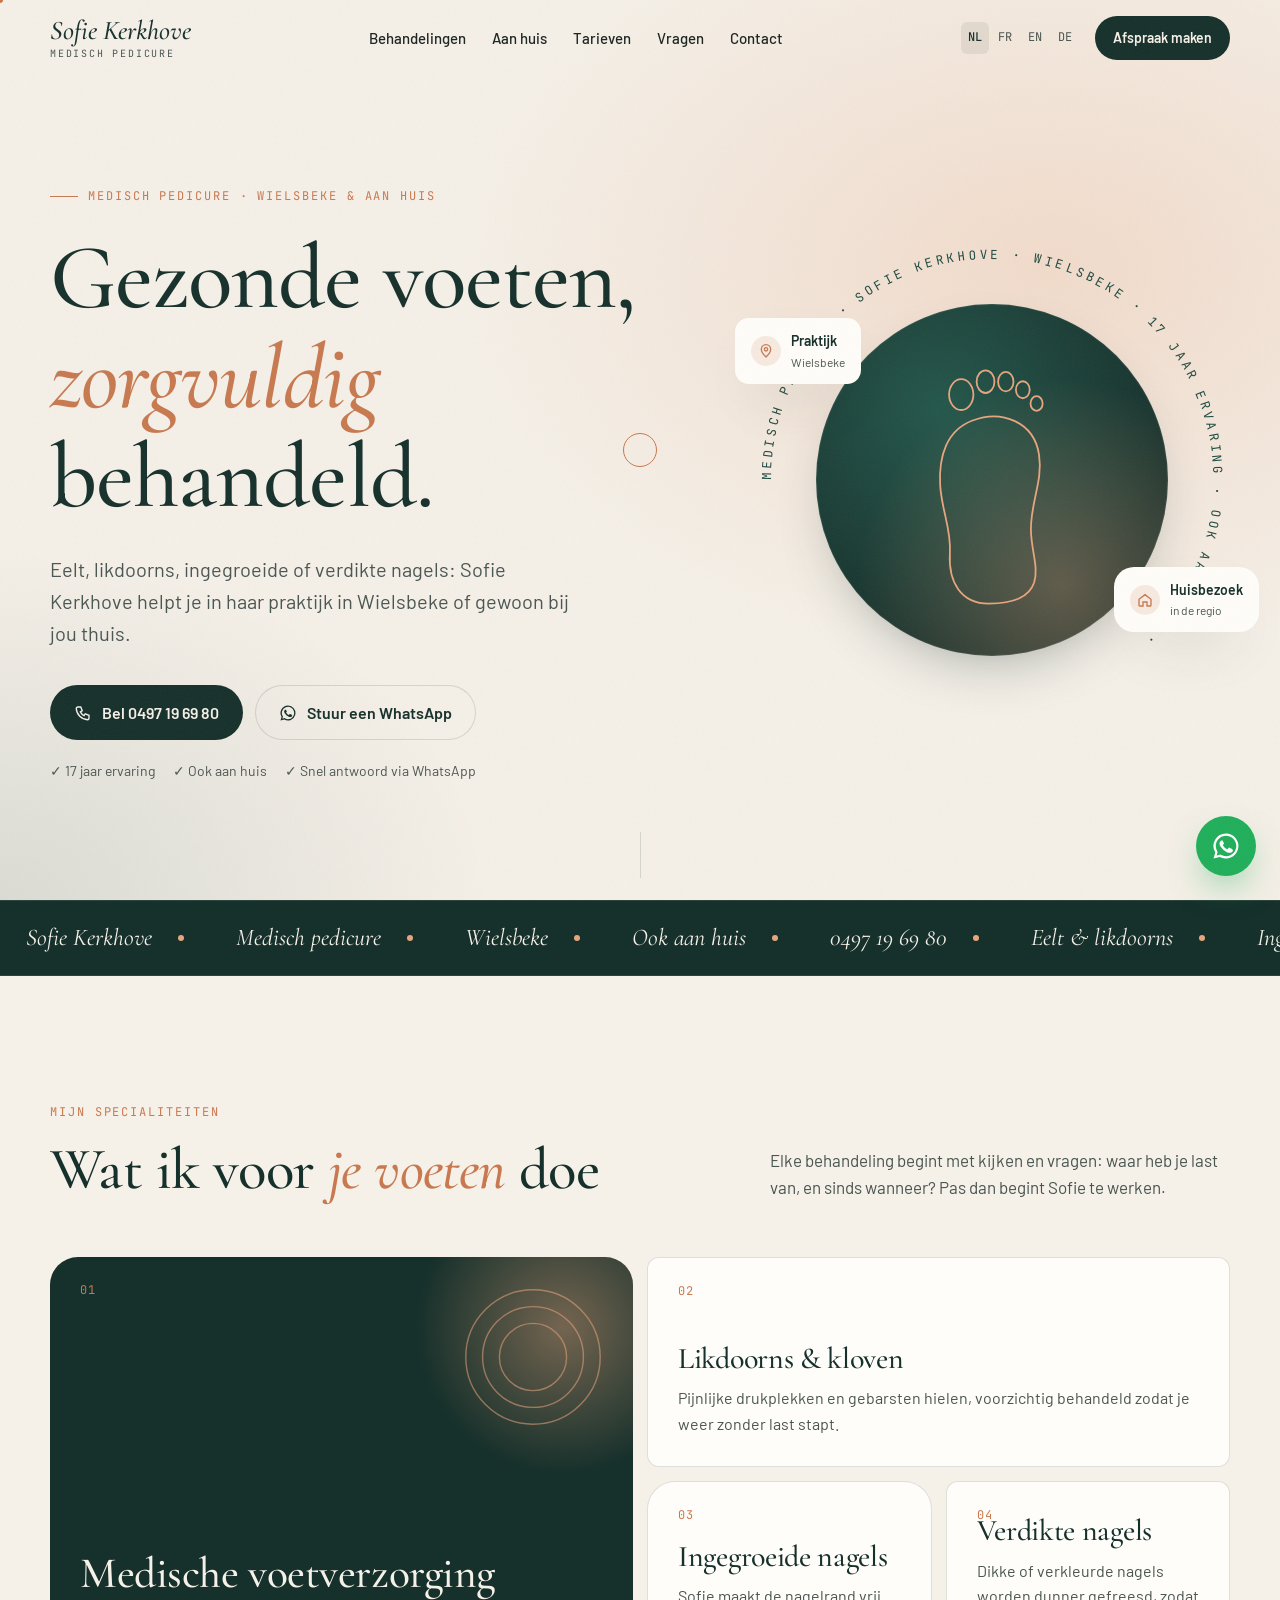
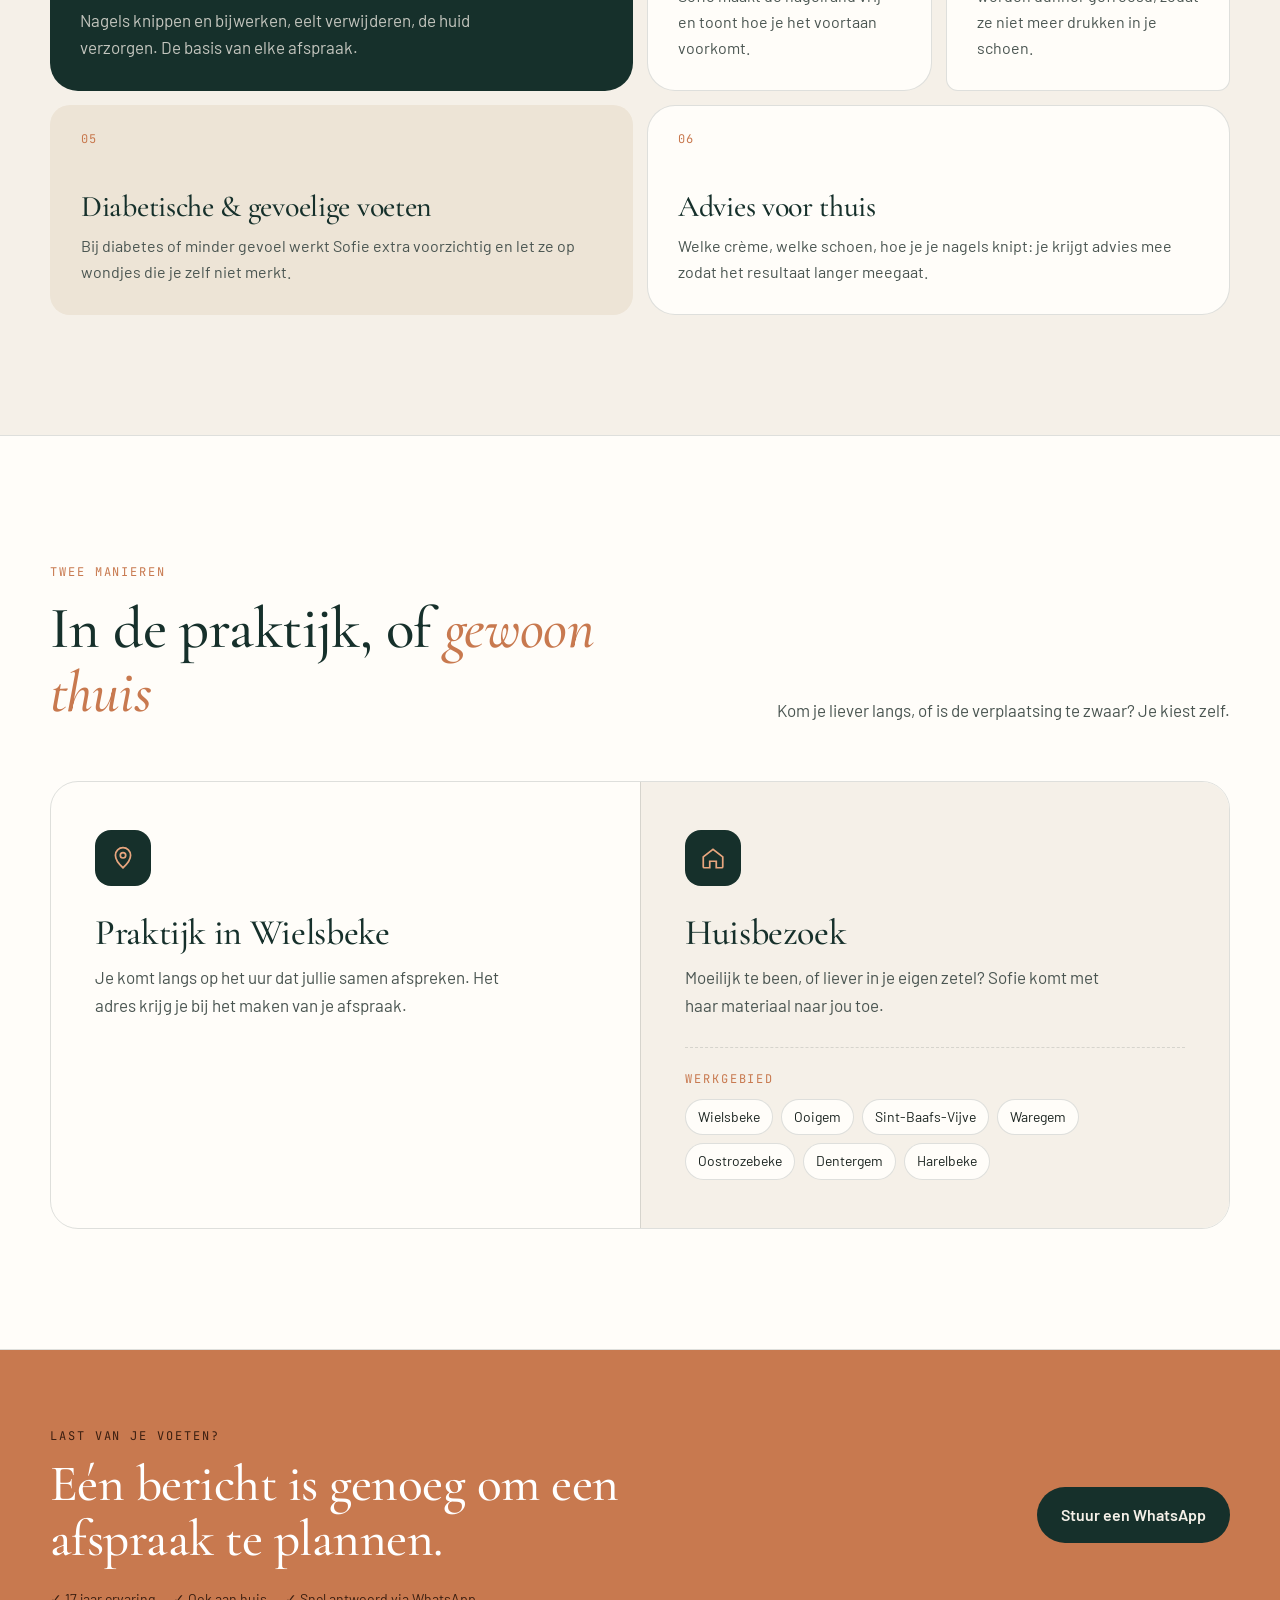
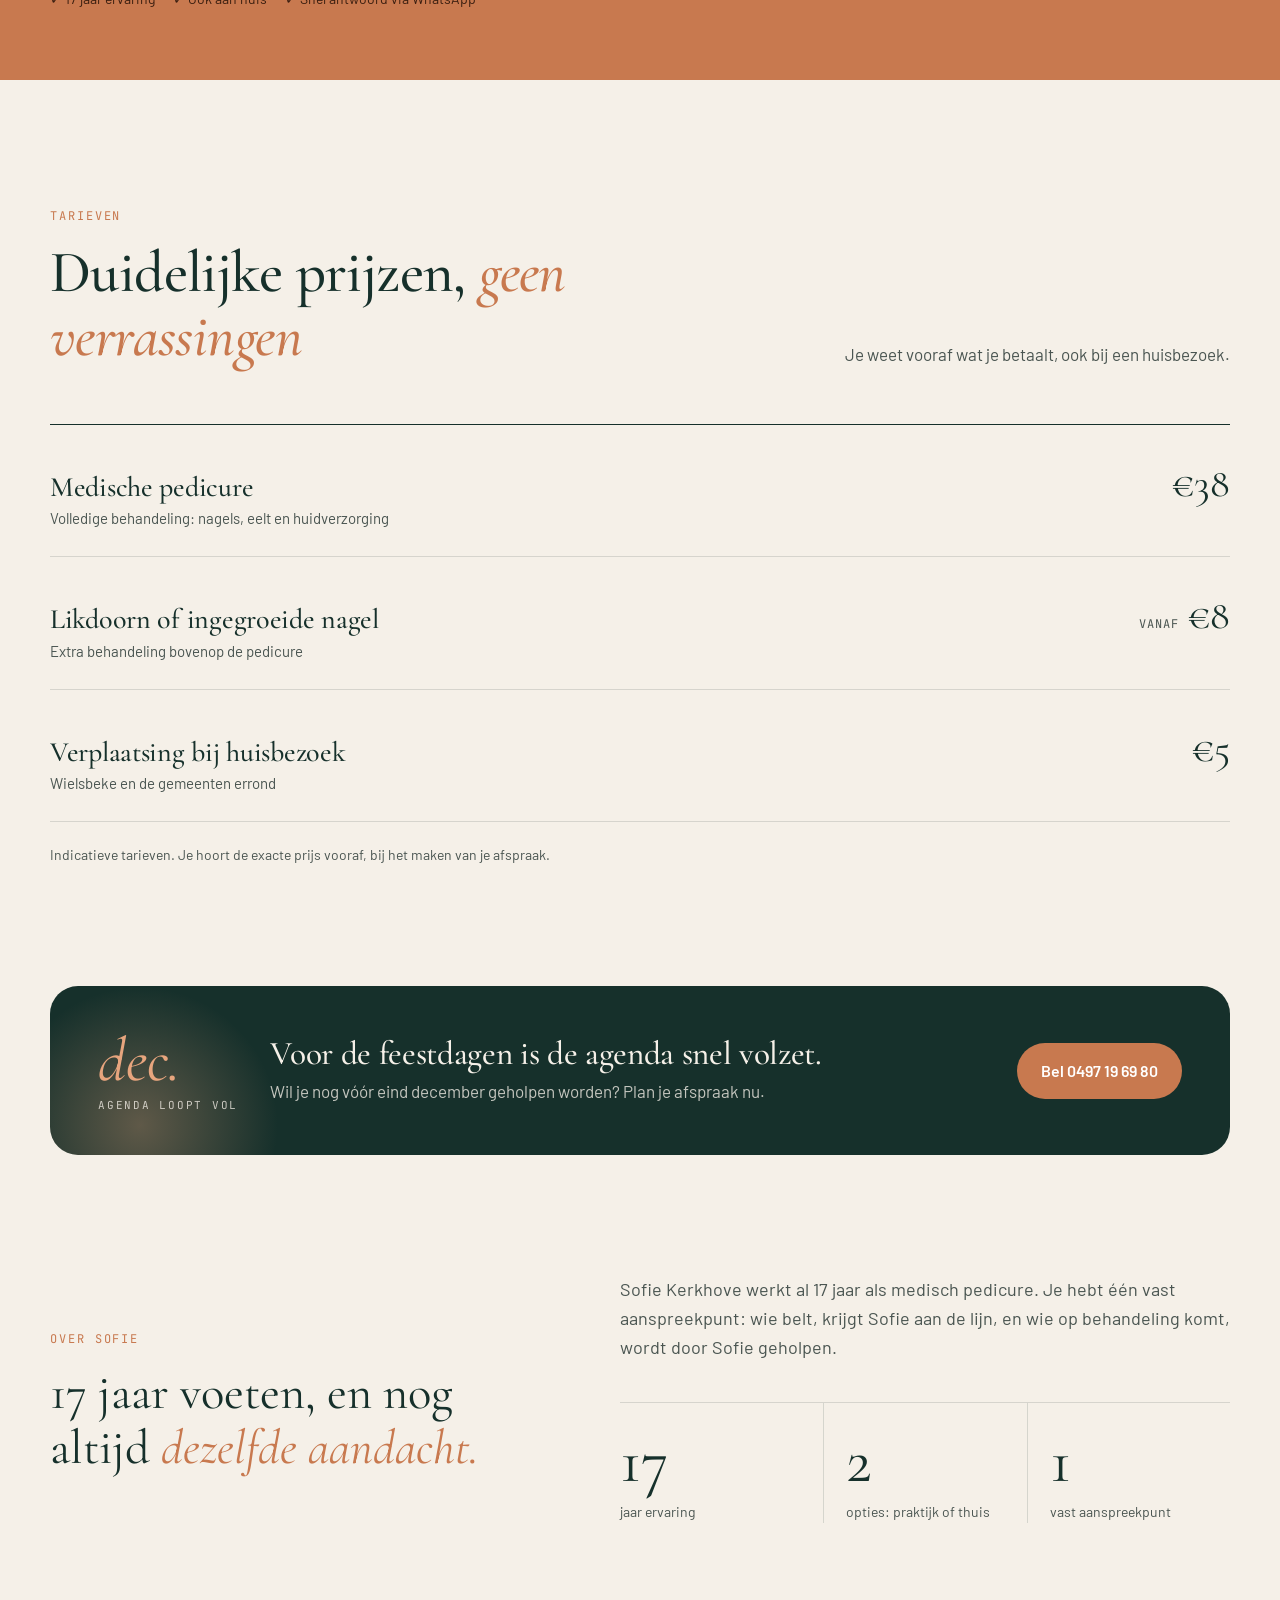
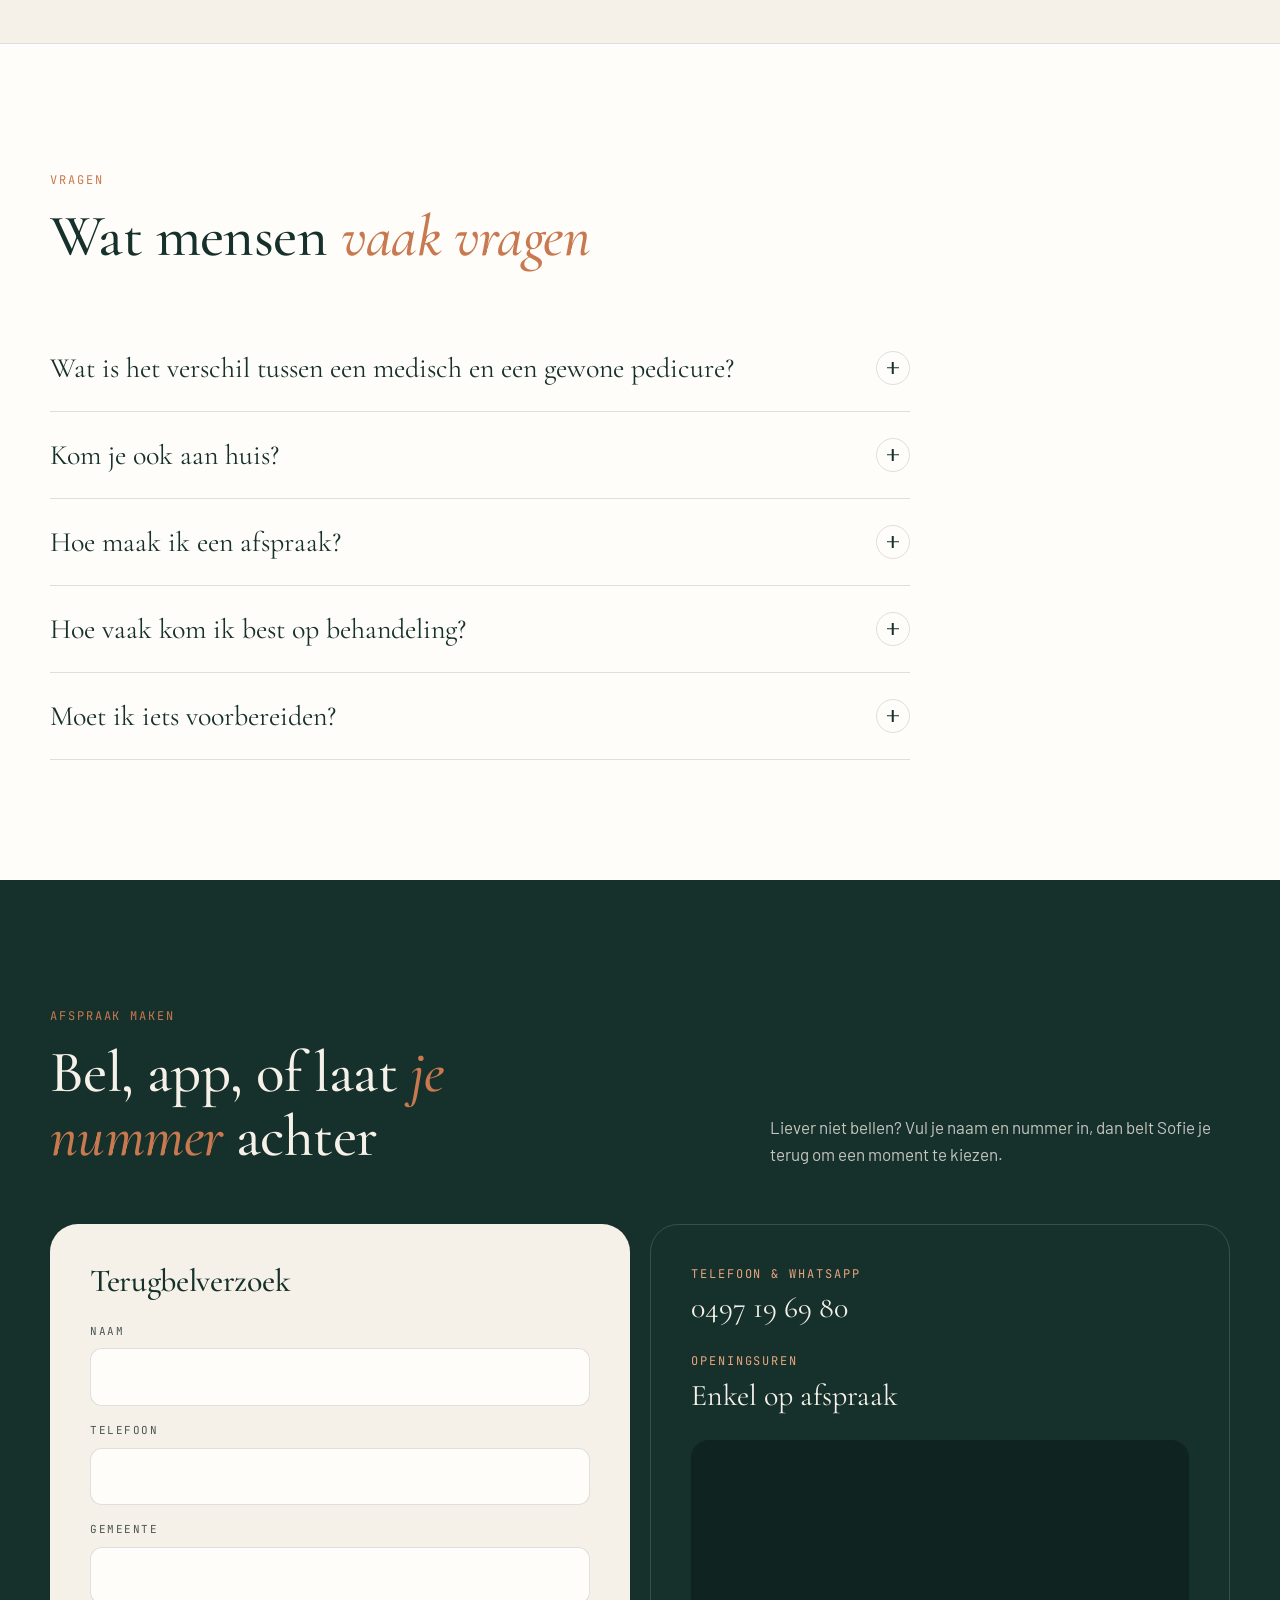
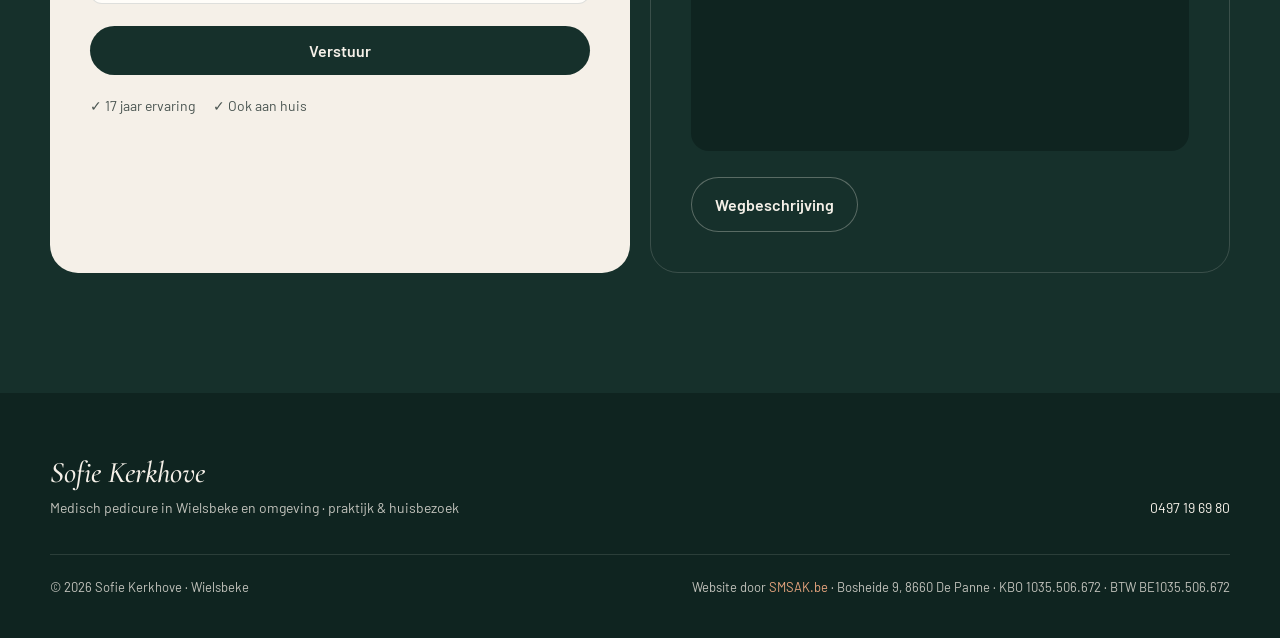
==== index.html @ 0a13ff04 "Demo-site Sofie Kerkhove, medisch pedicure Wielsbeke Co-Authored-By: Claude Opus 5.5 <noreply@anthro" ====
<!DOCTYPE html>
<html lang="nl" data-lang="nl" data-profiel="A">
<head>
<meta charset="UTF-8">
<meta name="viewport" content="width=device-width, initial-scale=1">
<title>Sofie Kerkhove — Medisch pedicure in Wielsbeke &amp; aan huis</title>
<meta name="description" content="Sofie Kerkhove, medisch pedicure in Wielsbeke met 17 jaar ervaring. Eelt, likdoorns, ingegroeide nagels. In de praktijk of aan huis. Bel 0497 19 69 80.">
<link rel="canonical" href="https://www.pedicure-sofiekerkhove.be/">
<meta name="theme-color" content="#16302B">

<meta property="og:title" content="Sofie Kerkhove — Medisch pedicure in Wielsbeke">
<meta property="og:description" content="17 jaar ervaring. Behandeling in de praktijk in Wielsbeke of bij jou thuis. Bel of WhatsApp 0497 19 69 80.">
<meta property="og:image" content="https://www.pedicure-sofiekerkhove.be/og.jpg">
<meta property="og:type" content="website">
<meta property="og:url" content="https://www.pedicure-sofiekerkhove.be/">
<meta property="og:site_name" content="Sofie Kerkhove · Medisch pedicure">
<meta property="og:locale" content="nl_BE">
<meta property="og:locale:alternate" content="fr_BE">
<meta property="og:locale:alternate" content="en_GB">
<meta property="og:locale:alternate" content="de_DE">
<meta name="twitter:card" content="summary_large_image">
<meta name="twitter:title" content="Sofie Kerkhove — Medisch pedicure in Wielsbeke">
<meta name="twitter:description" content="17 jaar ervaring. In de praktijk of aan huis. Bel of WhatsApp 0497 19 69 80.">
<meta name="twitter:image" content="https://www.pedicure-sofiekerkhove.be/og.jpg">

<link rel="preconnect" href="https://fonts.googleapis.com">
<link rel="preconnect" href="https://fonts.gstatic.com" crossorigin>
<link rel="preconnect" href="https://cdnjs.cloudflare.com">
<link href="https://fonts.googleapis.com/css2?family=Cormorant+Garamond:ital,wght@0,500;0,600;1,400;1,500&family=Barlow:wght@400;500;600&family=JetBrains+Mono:wght@400;500&display=swap" rel="stylesheet">
<link rel="icon" href="data:image/svg+xml,%3Csvg xmlns='http://www.w3.org/2000/svg' viewBox='0 0 64 64'%3E%3Crect width='64' height='64' rx='14' fill='%2316302B'/%3E%3Ctext x='32' y='44' font-family='Georgia' font-style='italic' font-size='34' text-anchor='middle' fill='%23E7A57E'%3ESK%3C/text%3E%3C/svg%3E">

<script type="application/ld+json">
{
  "@context": "https://schema.org",
  "@type": "HealthAndBeautyBusiness",
  "name": "Sofie Kerkhove — Medisch pedicure",
  "description": "Medisch pedicure met 17 jaar ervaring. Behandeling in de praktijk in Wielsbeke of aan huis.",
  "url": "https://www.pedicure-sofiekerkhove.be/",
  "telephone": "+32497196980",
  "image": "https://www.pedicure-sofiekerkhove.be/og.jpg",
  "priceRange": "€€",
  "address": { "@type": "PostalAddress", "addressLocality": "Wielsbeke", "postalCode": "8710", "addressRegion": "West-Vlaanderen", "addressCountry": "BE" },
  "areaServed": ["Wielsbeke", "Ooigem", "Sint-Baafs-Vijve", "Waregem", "Oostrozebeke", "Dentergem", "Harelbeke"],
  "amenityFeature": [{ "@type": "LocationFeatureSpecification", "name": "Enkel op afspraak", "value": true }, { "@type": "LocationFeatureSpecification", "name": "Huisbezoek", "value": true }],
  "makesOffer": [
    { "@type": "Offer", "itemOffered": { "@type": "Service", "name": "Medische voetverzorging" } },
    { "@type": "Offer", "itemOffered": { "@type": "Service", "name": "Behandeling likdoorns en kloven" } },
    { "@type": "Offer", "itemOffered": { "@type": "Service", "name": "Behandeling ingegroeide nagels" } },
    { "@type": "Offer", "itemOffered": { "@type": "Service", "name": "Pedicure aan huis" } }
  ]
}
</script>
<script type="application/ld+json">
{
  "@context": "https://schema.org",
  "@type": "FAQPage",
  "mainEntity": [
    { "@type": "Question", "name": "Wat is het verschil tussen een medisch en een gewone pedicure?", "acceptedAnswer": { "@type": "Answer", "text": "Een medisch pedicure behandelt voetproblemen zoals eelt, likdoorns en ingegroeide nagels, ook bij diabetes en bij ouderen. Een cosmetische pedicure richt zich vooral op het uitzicht." } },
    { "@type": "Question", "name": "Kom je ook aan huis?", "acceptedAnswer": { "@type": "Answer", "text": "Ja. Sofie komt bij je thuis in Wielsbeke en de gemeenten errond." } },
    { "@type": "Question", "name": "Hoe maak ik een afspraak?", "acceptedAnswer": { "@type": "Answer", "text": "Bel of stuur een WhatsApp naar 0497 19 69 80, of laat je gegevens achter in het formulier." } }
  ]
}
</script>

<style>
:root{
  --primary:#1F4A40;
  --dark:#16302B;
  --accent:#C8794F;
  --accent-soft:#E7A57E;
  --light:#F5F0E8;
  --surface:#FFFDF9;
  --ink:#1B2420;
  --muted:#4A5551;
  --line:rgba(22,48,43,.14);
  --on-dark:#F5F0E8;
  --on-dark-muted:rgba(245,240,232,.78);
  --shadow:0 24px 60px -28px rgba(22,48,43,.45);
  --font-display:'Cormorant Garamond',Georgia,serif;
  --font-body:'Barlow',-apple-system,BlinkMacSystemFont,sans-serif;
  --font-mono:'JetBrains Mono',ui-monospace,Consolas,monospace;
  --dur-fast-01:70ms;--dur-fast-02:110ms;--dur-moderate-01:150ms;--dur-moderate-02:240ms;--dur-slow-01:400ms;--dur-slow-02:700ms;
  --ease-standard:cubic-bezier(0.2,0,0.38,0.9);
  --ease-entrance:cubic-bezier(0,0,0.38,0.9);
  --ease-exit:cubic-bezier(0.2,0,1,0.9);
}
[data-profiel="A"]{
  --ease-standard:cubic-bezier(0.4,0.14,0.3,1);
  --ease-entrance:cubic-bezier(0,0,0.3,1);
  --ease-exit:cubic-bezier(0.4,0.14,1,1);
}
*,*::before,*::after{box-sizing:border-box;margin:0;padding:0}
html{scroll-behavior:smooth;-webkit-text-size-adjust:100%}
body{font-family:var(--font-body);font-size:17px;line-height:1.6;color:var(--ink);background:var(--light);overflow-x:hidden}
body::after{content:"";position:fixed;inset:0;pointer-events:none;z-index:90;opacity:.05;
  background-image:url("data:image/svg+xml,%3Csvg xmlns='http://www.w3.org/2000/svg' width='200' height='200'%3E%3Cfilter id='n'%3E%3CfeTurbulence type='fractalNoise' baseFrequency='.85' numOctaves='3' stitchTiles='stitch'/%3E%3C/filter%3E%3Crect width='100%25' height='100%25' filter='url(%23n)'/%3E%3C/svg%3E")}
img,svg{display:block;max-width:100%}
a{color:inherit}
h1,h2,h3{font-family:var(--font-display);font-weight:500;line-height:1.08;letter-spacing:-.01em}
h1 em,h2 em{font-style:italic;color:var(--accent)}
.wrap{width:min(1180px,100% - 40px);margin-inline:auto}
.label{font-family:var(--font-mono);font-size:12px;letter-spacing:.16em;text-transform:uppercase;color:var(--accent)}
section{position:relative}

/* Loader */
#pc-loader{position:fixed;inset:0;z-index:200;background:var(--dark);display:flex;flex-direction:column;align-items:center;justify-content:center;gap:18px;color:var(--on-dark);transition:opacity var(--dur-slow-02) var(--ease-exit),visibility var(--dur-slow-02)}
#pc-loader.out{opacity:0;visibility:hidden}
.pc-logo{font-family:var(--font-display);font-style:italic;font-size:clamp(34px,6vw,54px)}
.pc-bar{width:180px;height:2px;background:rgba(245,240,232,.18);overflow:hidden;border-radius:2px}
.pc-bar span{display:block;height:100%;width:0;background:var(--accent-soft);animation:load 1.1s var(--ease-standard) forwards}
.pc-sub{font-family:var(--font-mono);font-size:11px;letter-spacing:.2em;text-transform:uppercase;color:var(--on-dark-muted)}
@keyframes load{to{width:100%}}

/* Cursor */
.c-dot,.c-ring{display:none}
@media (hover:hover) and (pointer:fine){
  .c-dot,.c-ring{display:block;position:fixed;top:0;left:0;pointer-events:none;z-index:150;border-radius:50%}
  .c-dot{width:6px;height:6px;background:var(--accent);margin:-3px 0 0 -3px}
  .c-ring{width:34px;height:34px;border:1px solid var(--accent);margin:-17px 0 0 -17px;transition:width var(--dur-moderate-02) var(--ease-standard),height var(--dur-moderate-02) var(--ease-standard),margin var(--dur-moderate-02) var(--ease-standard),background var(--dur-moderate-02)}
  .c-ring.hover{width:58px;height:58px;margin:-29px 0 0 -29px;background:rgba(200,121,79,.12)}
}

/* Nav */
.nav{position:fixed;top:0;left:0;right:0;z-index:80;transition:background var(--dur-moderate-02) var(--ease-standard),box-shadow var(--dur-moderate-02)}
.nav.scrolled{background:rgba(245,240,232,.92);backdrop-filter:blur(12px);-webkit-backdrop-filter:blur(12px);box-shadow:0 1px 0 var(--line)}
.nav-in{display:flex;align-items:center;justify-content:space-between;gap:24px;height:76px}
.brand{text-decoration:none;display:flex;flex-direction:column;line-height:1}
.brand b{font-family:var(--font-display);font-style:italic;font-weight:500;font-size:27px;color:var(--dark)}
.brand small{font-family:var(--font-mono);font-size:10px;letter-spacing:.18em;text-transform:uppercase;color:var(--muted);margin-top:5px}
.nav-links{display:flex;gap:26px;list-style:none}
.nav-links a{text-decoration:none;font-weight:500;font-size:15px;color:var(--ink);position:relative}
.nav-links a::after{content:"";position:absolute;left:0;bottom:-4px;height:1px;width:100%;background:var(--accent);transform:scaleX(0);transform-origin:left;transition:transform var(--dur-moderate-02) var(--ease-standard)}
.nav-links a:hover::after{transform:scaleX(1)}
.nav-right{display:flex;align-items:center;gap:16px}
.lang-switcher{display:flex;gap:2px;font-family:var(--font-mono);font-size:12px}
.lang-btn{background:none;border:0;cursor:pointer;padding:6px 7px;color:var(--muted);font:inherit;border-radius:6px}
.lang-btn.active{color:var(--dark);background:rgba(22,48,43,.08);font-weight:500}
.btn{display:inline-flex;align-items:center;justify-content:center;gap:10px;padding:15px 24px;border-radius:999px;font-family:var(--font-body);font-weight:600;font-size:16px;text-decoration:none;border:0;cursor:pointer;transition:transform var(--dur-fast-01) var(--ease-standard),background var(--dur-moderate-02) var(--ease-standard),box-shadow var(--dur-moderate-02)}
.btn:active{transform:scale(.97)}
.btn svg{width:18px;height:18px;flex:none}
.btn-dark{background:var(--dark);color:var(--on-dark)}
.btn-dark:hover{background:var(--primary);box-shadow:var(--shadow)}
.btn-accent{background:var(--accent);color:#fff}
.btn-accent:hover{background:#B5683F;box-shadow:0 18px 40px -18px rgba(200,121,79,.8)}
.btn-ghost{background:transparent;color:var(--dark);box-shadow:inset 0 0 0 1px var(--line)}
.btn-ghost:hover{box-shadow:inset 0 0 0 1px var(--dark)}
.btn-sm{padding:11px 18px;font-size:14px}
.burger{display:none;background:none;border:0;width:42px;height:42px;cursor:pointer;position:relative}
.burger span{position:absolute;left:10px;right:10px;height:1.5px;background:var(--dark);transition:transform var(--dur-moderate-02) var(--ease-standard),opacity var(--dur-fast-02)}
.burger span:nth-child(1){top:15px}.burger span:nth-child(2){top:21px}.burger span:nth-child(3){top:27px}
.burger.open span:nth-child(1){transform:translateY(6px) rotate(45deg)}
.burger.open span:nth-child(2){opacity:0}
.burger.open span:nth-child(3){transform:translateY(-6px) rotate(-45deg)}
.mobile-menu{position:fixed;inset:0;z-index:70;background:var(--dark);color:var(--on-dark);padding:110px 28px 40px;display:flex;flex-direction:column;gap:28px;transform:translateY(-100%);transition:transform var(--dur-slow-01) var(--ease-standard)}
.mobile-menu{visibility:hidden}
.mobile-menu.open{transform:none;visibility:visible}
.mobile-menu a{font-family:var(--font-display);font-size:38px;text-decoration:none;font-style:italic}
.mobile-menu .lang-switcher{font-size:15px}
.mobile-menu .lang-btn{color:var(--on-dark-muted)}
.mobile-menu .lang-btn.active{color:var(--dark);background:var(--accent-soft)}

/* Hero */
.hero{min-height:100vh;min-height:100svh;padding:130px 0 70px;display:flex;align-items:center;overflow:hidden;
  background:radial-gradient(900px 600px at 82% 30%,rgba(231,165,126,.28),transparent 65%),radial-gradient(700px 500px at 0% 100%,rgba(31,74,64,.12),transparent 70%),var(--light)}
.hero-grid{display:grid;grid-template-columns:1.15fr .85fr;gap:60px;align-items:center}
.hero .label{display:inline-flex;align-items:center;gap:10px}
.hero .label::before{content:"";width:28px;height:1px;background:var(--accent)}
.hero h1{font-size:clamp(46px,7.2vw,98px);margin:22px 0 26px;color:var(--dark)}
.hero-sub{font-size:clamp(17px,1.6vw,20px);color:var(--muted);max-width:540px}
.hero-ctas{display:flex;flex-wrap:wrap;gap:12px;margin-top:36px}
.cta-micro{display:flex;flex-wrap:wrap;gap:6px 18px;margin-top:20px;font-size:14px;color:var(--muted)}
.cta-micro span{white-space:nowrap}
.stagger>*{opacity:0;transform:translateY(20px)}
body.ready .stagger>*{animation:rise .7s var(--ease-entrance) forwards}
body.ready .stagger>*:nth-child(2){animation-delay:.15s}
body.ready .stagger>*:nth-child(3){animation-delay:.3s}
body.ready .stagger>*:nth-child(4){animation-delay:.45s}
body.ready .stagger>*:nth-child(5){animation-delay:.6s}
@keyframes rise{to{opacity:1;transform:none}}

.hero-art{position:relative;aspect-ratio:1/1;max-width:500px;justify-self:center;width:100%}
.orbit{position:absolute;inset:0;animation:spin 60s linear infinite}
.orbit text{font-family:var(--font-mono);font-size:10.5px;letter-spacing:3.2px;fill:var(--primary)}
@keyframes spin{to{transform:rotate(360deg)}}
.disc{position:absolute;inset:13%;border-radius:50%;background:radial-gradient(circle at 35% 30%,#24574B,var(--dark) 70%);box-shadow:var(--shadow),inset 0 0 0 1px rgba(245,240,232,.08);display:grid;place-items:center;overflow:hidden}
.disc::before{content:"";position:absolute;inset:0;background:radial-gradient(circle at 70% 80%,rgba(231,165,126,.35),transparent 55%)}
.foot{width:46%;position:relative}
.foot path,.foot ellipse{fill:none;stroke:var(--accent-soft);stroke-width:2.2;stroke-linecap:round;stroke-linejoin:round}
.foot .draw{stroke-dasharray:var(--len,900);stroke-dashoffset:var(--len,900)}
body.ready .foot .draw{animation:draw 2.4s var(--ease-standard) .5s forwards}
body.ready .foot .draw.t1{animation-delay:1.5s;animation-duration:.6s}
body.ready .foot .draw.t2{animation-delay:1.62s;animation-duration:.6s}
body.ready .foot .draw.t3{animation-delay:1.74s;animation-duration:.6s}
body.ready .foot .draw.t4{animation-delay:1.86s;animation-duration:.6s}
body.ready .foot .draw.t5{animation-delay:1.98s;animation-duration:.6s}
@keyframes draw{to{stroke-dashoffset:0}}
.chip{position:absolute;background:var(--surface);border-radius:14px;padding:12px 16px;box-shadow:var(--shadow);display:flex;align-items:center;gap:10px;font-size:14px;font-weight:600;color:var(--dark);opacity:0;transform:translateY(12px)}
.chip i{width:30px;height:30px;border-radius:50%;display:grid;place-items:center;background:rgba(200,121,79,.14);color:var(--accent);font-style:normal}
.chip i svg{width:16px;height:16px}
.chip small{display:block;font-weight:400;color:var(--muted);font-size:12px}
.chip-1{left:-4%;top:16%}.chip-2{right:-6%;bottom:18%;border-radius:20px}
body.ready .chip{animation:rise .7s var(--ease-entrance) forwards}
body.ready .chip-1{animation-delay:1.1s}body.ready .chip-2{animation-delay:1.3s}
.scroll-ind{position:absolute;left:50%;bottom:22px;width:1px;height:46px;background:var(--line);overflow:hidden}
.scroll-ind::after{content:"";position:absolute;top:-46px;left:0;width:1px;height:46px;background:var(--accent);animation:drip 2.2s var(--ease-standard) infinite}
@keyframes drip{to{top:46px}}

/* Marquee */
.pc-strip{background:var(--dark);color:var(--on-dark);overflow:hidden;padding:18px 0;border-block:1px solid rgba(245,240,232,.1)}
.pc-track{display:flex;width:max-content;animation:marquee 38s linear infinite}
.pc-track span{font-family:var(--font-display);font-style:italic;font-size:24px;padding:0 26px;white-space:nowrap;display:flex;align-items:center;gap:26px}
.pc-track span::after{content:"";width:6px;height:6px;border-radius:50%;background:var(--accent-soft)}
@keyframes marquee{to{transform:translateX(-50%)}}

/* Sections */
.sec{padding:120px 0}
.sec-head{display:grid;grid-template-columns:1fr 1fr;gap:40px;align-items:end;margin-bottom:56px}
.sec-head h2{font-size:clamp(36px,4.6vw,62px);color:var(--dark);margin-top:14px}
.sec-head p{color:var(--muted);max-width:460px;justify-self:end}

.reveal{opacity:0;transform:translateY(24px);transition:opacity var(--dur-slow-02) var(--ease-entrance),transform var(--dur-slow-02) var(--ease-entrance)}
.reveal.visible{opacity:1;transform:none}

/* Bento */
.bento{display:grid;grid-template-columns:repeat(4,1fr);grid-auto-rows:minmax(210px,auto);gap:14px}
.cell{background:var(--surface);border:1px solid var(--line);border-radius:20px;padding:30px;position:relative;overflow:hidden;display:flex;flex-direction:column;justify-content:flex-end}
.cell h3{font-size:30px;color:var(--dark);margin-bottom:10px}
.cell p{color:var(--muted);font-size:16px}
.cell .num{position:absolute;top:24px;left:30px;font-family:var(--font-mono);font-size:12px;color:var(--accent);letter-spacing:.12em}
.cell-a{grid-column:span 2;grid-row:span 2;background:var(--dark);border:0;border-radius:28px;color:var(--on-dark)}
.cell-a h3{color:var(--on-dark);font-size:clamp(34px,3.4vw,46px)}
.cell-a p{color:var(--on-dark-muted);max-width:420px;font-size:17px}
.cell-a .glow{position:absolute;right:-90px;top:-90px;width:320px;height:320px;border-radius:50%;background:radial-gradient(circle,rgba(231,165,126,.45),transparent 65%)}
.cell-a .rings{position:absolute;right:30px;top:30px;width:140px;opacity:.55}
.cell-a .rings circle{fill:none;stroke:var(--accent-soft);stroke-width:1}
.cell-b{grid-column:span 2;border-radius:12px}
.cell-c{border-radius:28px}
.cell-d{border-radius:12px}
.cell-e{grid-column:span 2;background:#EDE4D6;border-color:transparent}
.cell-f{grid-column:span 2;border-radius:28px}
.cell:not(.cell-a){transition:transform var(--dur-moderate-02) var(--ease-standard),border-color var(--dur-moderate-02)}
.cell:not(.cell-a):hover{transform:translateY(-3px);border-color:rgba(200,121,79,.5)}

/* Two ways */
.ways{background:var(--surface);border-block:1px solid var(--line)}
.ways-grid{display:grid;grid-template-columns:1fr 1fr;gap:0;border:1px solid var(--line);border-radius:28px;overflow:hidden}
.way{padding:48px 44px;position:relative}
.way + .way{border-left:1px solid var(--line);background:var(--light)}
.way .ico{width:56px;height:56px;border-radius:16px;background:var(--dark);color:var(--accent-soft);display:grid;place-items:center;margin-bottom:28px}
.way .ico svg{width:26px;height:26px}
.way h3{font-size:36px;color:var(--dark);margin-bottom:12px}
.way p{color:var(--muted);max-width:430px}
.area{margin-top:28px;padding-top:22px;border-top:1px dashed var(--line)}
.area .label{display:block;margin-bottom:10px}
.area ul{list-style:none;display:flex;flex-wrap:wrap;gap:8px}
.area li{font-size:14px;padding:6px 12px;border-radius:999px;background:var(--surface);border:1px solid var(--line)}

/* Mid CTA */
.cta-strip{background:var(--accent);color:#fff;padding:70px 0;overflow:hidden}
.cta-strip .wrap{display:flex;align-items:center;justify-content:space-between;gap:40px}
.cta-strip .label{color:#3A1E10}
.cta-strip h2{font-size:clamp(32px,4vw,52px);max-width:640px;margin-top:10px;color:#fff}
.cta-strip .btn-dark{white-space:nowrap}
.cta-strip .cta-micro{color:#3A1E10}

/* Prices */
.price-list{border-top:1px solid var(--dark)}
.price-row{display:grid;grid-template-columns:1fr auto;gap:24px;align-items:baseline;padding:26px 0;border-bottom:1px solid var(--line)}
.price-row h3{font-size:28px;color:var(--dark)}
.price-row p{color:var(--muted);font-size:15px;margin-top:4px}
.price-row .amt{font-family:var(--font-display);font-size:40px;color:var(--dark);white-space:nowrap}
.price-row .amt small{font-family:var(--font-mono);font-size:12px;color:var(--muted);margin-right:8px;letter-spacing:.08em;text-transform:uppercase}
.price-note{margin-top:22px;font-size:14px;color:var(--muted)}

/* Urgentie */
.urgentie{padding:0 0 120px}
.urg-box{background:var(--dark);color:var(--on-dark);border-radius:28px;padding:44px 48px;display:grid;grid-template-columns:auto 1fr auto;gap:32px;align-items:center;position:relative;overflow:hidden}
.urg-box::before{content:"";position:absolute;left:-60px;bottom:-120px;width:300px;height:300px;border-radius:50%;background:radial-gradient(circle,rgba(231,165,126,.35),transparent 65%)}
.urg-date{font-family:var(--font-display);font-style:italic;font-size:62px;line-height:1;color:var(--accent-soft);position:relative}
.urg-date small{display:block;font-family:var(--font-mono);font-style:normal;font-size:11px;letter-spacing:.16em;text-transform:uppercase;color:var(--on-dark-muted);margin-top:8px}
.urg-box h3{font-size:clamp(26px,2.6vw,36px)}
.urg-box p{color:var(--on-dark-muted);margin-top:6px}

/* About */
.about-grid{display:grid;grid-template-columns:.9fr 1.1fr;gap:70px;align-items:center}
.about-quote{font-family:var(--font-display);font-size:clamp(34px,3.8vw,52px);line-height:1.12;color:var(--dark)}
.about-quote em{color:var(--accent)}
.about-text p{color:var(--muted);font-size:18px}
.counters{display:grid;grid-template-columns:repeat(3,1fr);margin-top:40px;border-top:1px solid var(--line)}
.counter{padding:26px 18px 0 0}
.counter + .counter{border-left:1px solid var(--line);padding-left:22px}
.sp-number{font-family:var(--font-display);font-size:64px;line-height:1;color:var(--dark)}
.counter span{display:block;font-size:14px;color:var(--muted);margin-top:8px}

/* FAQ */
.faq{background:var(--surface);border-top:1px solid var(--line)}
.faq-list{max-width:860px}
.faq-item{border-bottom:1px solid var(--line)}
.faq-q{width:100%;display:flex;justify-content:space-between;align-items:center;gap:20px;background:none;border:0;padding:26px 0;cursor:pointer;text-align:left;font-family:var(--font-display);font-size:clamp(22px,2.2vw,28px);color:var(--dark)}
.faq-q .pm{flex:none;width:34px;height:34px;border-radius:50%;border:1px solid var(--line);position:relative;transition:transform var(--dur-moderate-02) var(--ease-standard),background var(--dur-moderate-02)}
.faq-q .pm::before,.faq-q .pm::after{content:"";position:absolute;left:50%;top:50%;width:12px;height:1.5px;background:var(--dark);transform:translate(-50%,-50%)}
.faq-q .pm::after{transform:translate(-50%,-50%) rotate(90deg)}
.faq-item.open .pm{transform:rotate(45deg);background:rgba(200,121,79,.14)}
.faq-a{display:grid;grid-template-rows:0fr;transition:grid-template-rows var(--dur-slow-01) var(--ease-standard)}
.faq-a > p{overflow:hidden;color:var(--muted);max-width:720px}
.faq-item.open .faq-a{grid-template-rows:1fr}
.faq-item.open .faq-a > p{padding-bottom:26px}

/* Contact */
.contact{background:var(--dark);color:var(--on-dark)}
.contact .sec-head h2{color:var(--on-dark)}
.contact .sec-head p{color:var(--on-dark-muted)}
.contact-grid{display:grid;grid-template-columns:1fr 1fr;gap:20px}
.form-card{background:var(--light);color:var(--ink);border-radius:28px;padding:40px}
.form-card h3{font-size:32px;color:var(--dark);margin-bottom:24px}
.field{margin-bottom:16px}
.field label{display:block;font-family:var(--font-mono);font-size:11px;letter-spacing:.14em;text-transform:uppercase;color:var(--muted);margin-bottom:8px}
.field input{width:100%;padding:15px 16px;border-radius:12px;border:1px solid var(--line);background:var(--surface);font:inherit;font-size:16px;color:var(--ink);transition:border-color var(--dur-fast-02) var(--ease-entrance)}
.field input:focus{outline:none;border-color:var(--accent);box-shadow:0 0 0 3px rgba(200,121,79,.18)}
.hp{position:absolute;left:-9999px;width:1px;height:1px;overflow:hidden}
.form-card .btn{width:100%;margin-top:6px}
.form-msg{margin-top:16px;font-size:15px;color:var(--primary);font-weight:600;min-height:1.2em}
.info-card{border:1px solid rgba(245,240,232,.16);border-radius:28px;padding:40px;display:flex;flex-direction:column;gap:26px}
.info-row .label{color:var(--accent-soft);display:block;margin-bottom:6px}
.info-row a,.info-row div{font-family:var(--font-display);font-size:30px;text-decoration:none;color:var(--on-dark);line-height:1.2}
.map{border-radius:18px;overflow:hidden;aspect-ratio:16/10;background:#0F2420;flex:1;min-height:200px}
.map iframe{width:100%;height:100%;border:0;filter:grayscale(.4) contrast(.95)}
.info-card .btn-ghost{color:var(--on-dark);box-shadow:inset 0 0 0 1px rgba(245,240,232,.3);align-self:flex-start}
.info-card .btn-ghost:hover{box-shadow:inset 0 0 0 1px var(--on-dark)}

/* Footer */
footer{background:#0F2420;color:var(--on-dark-muted);padding:56px 0 40px;font-size:14px}
.foot-grid{display:flex;justify-content:space-between;gap:30px;flex-wrap:wrap;align-items:flex-end}
.foot-brand b{font-family:var(--font-display);font-style:italic;font-weight:500;font-size:30px;color:var(--on-dark);display:block}
.foot-credit{margin-top:34px;padding-top:22px;border-top:1px solid rgba(245,240,232,.12);font-size:13px;display:flex;justify-content:space-between;flex-wrap:wrap;gap:10px}
.foot-credit a{color:var(--accent-soft);text-decoration:none}

/* WhatsApp float + mobile bar */
.wa-float{position:fixed;right:24px;bottom:24px;z-index:60;width:60px;height:60px;border-radius:50%;background:#1FAF5A;color:#fff;display:grid;place-items:center;box-shadow:0 16px 36px -12px rgba(31,175,90,.7);text-decoration:none;transition:transform var(--dur-moderate-01) var(--ease-standard)}
.wa-float:hover{transform:scale(1.06)}
.wa-float svg{width:30px;height:30px}
.wa-tip{position:absolute;right:72px;background:var(--surface);color:var(--ink);font-size:14px;font-weight:600;padding:9px 14px;border-radius:10px;white-space:nowrap;box-shadow:var(--shadow);opacity:0;transform:translateX(8px);transition:opacity var(--dur-moderate-02) var(--ease-entrance),transform var(--dur-moderate-02) var(--ease-entrance);pointer-events:none}
.wa-float:hover .wa-tip{opacity:1;transform:none}
#mobile-bar{position:fixed;left:0;right:0;bottom:0;z-index:65;display:none;grid-template-columns:1fr 1fr;background:var(--dark);transform:translateY(100%);transition:transform var(--dur-moderate-02) var(--ease-standard);padding-bottom:env(safe-area-inset-bottom)}
#mobile-bar.show{transform:translateY(0)}
#mobile-bar a{display:flex;align-items:center;justify-content:center;gap:9px;padding:17px 10px;color:var(--on-dark);text-decoration:none;font-weight:600;font-size:16px}
#mobile-bar a + a{background:#1FAF5A;color:#fff}
#mobile-bar svg{width:19px;height:19px}

@media (max-width:1024px){
  .nav-links{display:none}
  .bento{grid-template-columns:repeat(2,1fr)}
  .cell-a,.cell-e,.cell-f,.cell-b{grid-column:span 2}
}
@media (max-width:800px){
  body{font-size:16px;padding-bottom:68px}
  body::after,body::before{display:none !important}
  .nav-right .lang-switcher,.nav-right .btn{display:none}
  .burger{display:block}
  #mobile-bar{display:grid}
  .wa-float{display:none}
  .hero{padding:110px 0 60px}
  .hero-grid,.sec-head,.ways-grid,.about-grid,.contact-grid,.urg-box,.counters{grid-template-columns:1fr !important}
  .bento{grid-template-columns:1fr !important}
  .cell-a,.cell-b,.cell-e,.cell-f{grid-column:auto}
  .cell-a{grid-row:auto;min-height:340px}
  .hero-art{max-width:300px;margin-top:10px}
  .hero .label::before{display:none}
  .chip-1{left:0}.chip-2{right:0}
  .sec-head p{justify-self:start}
  .sec{padding:84px 0}
  .way{padding:36px 26px}
  .way + .way{border-left:none;border-top:1px solid var(--line)}
  .counter + .counter{border-left:none;padding-left:0;border-top:1px solid var(--line)}
  .counter{padding:20px 0;border-bottom:none}
  .cta-strip .wrap{flex-direction:column;align-items:flex-start}
  .urg-box{padding:34px 26px;gap:18px}
  .form-card,.info-card{padding:28px 22px}
  .price-row .amt{font-size:32px}
  .scroll-ind{display:none}
}
@media (prefers-reduced-motion:reduce){
  *,*::before,*::after{animation-duration:.01ms !important;animation-iteration-count:1 !important;transition-duration:.01ms !important}
  .stagger>*,.chip,.reveal{opacity:1 !important;transform:none !important}
  .foot .draw{stroke-dashoffset:0 !important}
}
</style>
</head>
<body>

<div id="pc-loader" aria-hidden="true">
  <div class="pc-logo">Sofie Kerkhove</div>
  <div class="pc-bar"><span></span></div>
  <div class="pc-sub" data-i18n="loader_sub">Medisch pedicure · Wielsbeke</div>
</div>
<div class="c-dot" aria-hidden="true"></div>
<div class="c-ring" aria-hidden="true"></div>

<header class="nav" id="nav">
  <div class="wrap nav-in">
    <a href="#top" class="brand" aria-label="Sofie Kerkhove"><b>Sofie Kerkhove</b><small data-i18n="brand_sub">Medisch pedicure</small></a>
    <ul class="nav-links">
      <li><a href="#behandelingen" data-i18n="nav_treat">Behandelingen</a></li>
      <li><a href="#aan-huis" data-i18n="nav_home">Aan huis</a></li>
      <li><a href="#tarieven" data-i18n="nav_price">Tarieven</a></li>
      <li><a href="#vragen" data-i18n="nav_faq">Vragen</a></li>
      <li><a href="#afspraak" data-i18n="nav_contact">Contact</a></li>
    </ul>
    <div class="nav-right">
      <div class="lang-switcher" role="group" aria-label="Taal">
        <button class="lang-btn active" data-lang="nl" type="button">NL</button>
        <button class="lang-btn" data-lang="fr" type="button">FR</button>
        <button class="lang-btn" data-lang="en" type="button">EN</button>
        <button class="lang-btn" data-lang="de" type="button">DE</button>
      </div>
      <a href="#afspraak" class="btn btn-dark btn-sm reserve-btn" data-i18n="nav_cta">Afspraak maken</a>
      <button class="burger" id="burger" type="button" aria-label="Menu" aria-expanded="false"><span></span><span></span><span></span></button>
    </div>
  </div>
</header>

<nav class="mobile-menu" id="mobile-menu" aria-label="Mobiel">
  <a href="#behandelingen" data-i18n="nav_treat">Behandelingen</a>
  <a href="#aan-huis" data-i18n="nav_home">Aan huis</a>
  <a href="#tarieven" data-i18n="nav_price">Tarieven</a>
  <a href="#vragen" data-i18n="nav_faq">Vragen</a>
  <a href="#afspraak" data-i18n="nav_contact">Contact</a>
  <div class="lang-switcher" role="group" aria-label="Taal">
    <button class="lang-btn active" data-lang="nl" type="button">NL</button>
    <button class="lang-btn" data-lang="fr" type="button">FR</button>
    <button class="lang-btn" data-lang="en" type="button">EN</button>
    <button class="lang-btn" data-lang="de" type="button">DE</button>
  </div>
</nav>

<main id="top">
<section class="hero">
  <div class="wrap hero-grid">
    <div class="stagger">
      <span class="label" data-i18n="hero_eyebrow">Medisch pedicure · Wielsbeke &amp; aan huis</span>
      <h1 data-i18n-html="hero_title">Gezonde voeten,<br><em>zorgvuldig</em> behandeld.</h1>
      <p class="hero-sub" data-i18n="hero_sub">Eelt, likdoorns, ingegroeide of verdikte nagels: Sofie Kerkhove helpt je in haar praktijk in Wielsbeke of gewoon bij jou thuis.</p>
      <div class="hero-ctas">
        <a href="tel:+32497196980" class="btn btn-dark cta-primary reserve-btn"><svg viewBox="0 0 24 24" fill="none" stroke="currentColor" stroke-width="1.8"><path d="M5 4h4l2 5-2.5 1.5a11 11 0 0 0 5 5L15 13l5 2v4a2 2 0 0 1-2 2A16 16 0 0 1 3 6a2 2 0 0 1 2-2"/></svg><span data-i18n="btn_call">Bel 0497 19 69 80</span></a>
        <a href="https://wa.me/32497196980" class="btn btn-ghost js-wa"><svg viewBox="0 0 24 24" fill="currentColor"><path d="M12 2a10 10 0 0 0-8.6 15.1L2 22l5-1.3A10 10 0 1 0 12 2zm0 18.2a8.2 8.2 0 0 1-4.2-1.2l-.3-.2-3 .8.8-2.9-.2-.3A8.2 8.2 0 1 1 12 20.2zm4.5-6.1c-.2-.1-1.5-.7-1.7-.8s-.4-.1-.6.1-.7.8-.8 1-.3.2-.5.1a6.7 6.7 0 0 1-3.3-2.9c-.3-.4.2-.4.7-1.4.1-.2 0-.3 0-.4l-.8-1.8c-.2-.5-.4-.4-.6-.4h-.5a1 1 0 0 0-.7.3 3 3 0 0 0-.9 2.2 5.2 5.2 0 0 0 1.1 2.7 11.8 11.8 0 0 0 4.5 4c1.7.7 2.3.8 3.2.6a2.7 2.7 0 0 0 1.8-1.2 2.2 2.2 0 0 0 .1-1.2c0-.1-.2-.2-.5-.3z"/></svg><span data-i18n="btn_wa">Stuur een WhatsApp</span></a>
      </div>
      <div class="cta-micro">
        <span>✓ <span data-i18n="micro1">17 jaar ervaring</span></span>
        <span>✓ <span data-i18n="micro2">Ook aan huis</span></span>
        <span>✓ <span data-i18n="micro3">Snel antwoord via WhatsApp</span></span>
      </div>
    </div>

    <div class="hero-art" aria-hidden="true">
      <svg class="orbit" viewBox="0 0 400 400">
        <defs><path id="circ" d="M200,200 m-186,0 a186,186 0 1,1 372,0 a186,186 0 1,1 -372,0"/></defs>
        <text><textPath href="#circ">MEDISCH PEDICURE · SOFIE KERKHOVE · WIELSBEKE · 17 JAAR ERVARING · OOK AAN HUIS · </textPath></text>
      </svg>
      <div class="disc">
        <svg class="foot" viewBox="0 0 200 330">
          <path class="draw" style="--len:820" d="M96 318c-34 0-50-26-48-62 2-30-10-52-12-84-2-36 8-68 40-80 36-14 76 2 82 42 5 32-10 58-10 92 0 26 10 46 4 66-6 18-24 26-56 26z"/>
          <ellipse class="draw t1" style="--len:110" cx="62" cy="60" rx="15" ry="19"/>
          <ellipse class="draw t2" style="--len:80" cx="92" cy="44" rx="11" ry="14"/>
          <ellipse class="draw t3" style="--len:70" cx="117" cy="44" rx="9.5" ry="12"/>
          <ellipse class="draw t4" style="--len:60" cx="138" cy="54" rx="8.5" ry="10.5"/>
          <ellipse class="draw t5" style="--len:52" cx="155" cy="71" rx="7.5" ry="9"/>
        </svg>
      </div>
      <div class="chip chip-1"><i><svg viewBox="0 0 24 24" fill="none" stroke="currentColor" stroke-width="2"><path d="M12 21s-7-6.2-7-11.5A7 7 0 0 1 19 9.5C19 14.8 12 21 12 21z"/><circle cx="12" cy="9.5" r="2.5"/></svg></i><div><span data-i18n="chip1">Praktijk</span><small>Wielsbeke</small></div></div>
      <div class="chip chip-2"><i><svg viewBox="0 0 24 24" fill="none" stroke="currentColor" stroke-width="2"><path d="M3 11l9-7 9 7v9a1 1 0 0 1-1 1h-5v-6H9v6H4a1 1 0 0 1-1-1z"/></svg></i><div><span data-i18n="chip2">Huisbezoek</span><small data-i18n="chip2_sub">in de regio</small></div></div>
    </div>
  </div>
  <div class="scroll-ind" aria-hidden="true"></div>
</section>

<div class="pc-strip" aria-hidden="true"><div class="pc-track" id="pc-track">
  <span data-i18n="tape_a">Sofie Kerkhove</span><span data-i18n="tape_b">Medisch pedicure</span><span>Wielsbeke</span><span data-i18n="tape_c">Ook aan huis</span><span>0497 19 69 80</span><span data-i18n="tape_d">Eelt &amp; likdoorns</span><span data-i18n="tape_e">Ingegroeide nagels</span>
  <span data-i18n="tape_a">Sofie Kerkhove</span><span data-i18n="tape_b">Medisch pedicure</span><span>Wielsbeke</span><span data-i18n="tape_c">Ook aan huis</span><span>0497 19 69 80</span><span data-i18n="tape_d">Eelt &amp; likdoorns</span><span data-i18n="tape_e">Ingegroeide nagels</span>
</div></div>

<section class="sec" id="behandelingen">
  <div class="wrap">
    <div class="sec-head reveal">
      <div><span class="label" data-i18n="treat_eyebrow">Mijn specialiteiten</span><h2 data-i18n-html="treat_title">Wat ik voor <em>je voeten</em> doe</h2></div>
      <p data-i18n="treat_intro">Elke behandeling begint met kijken en vragen: waar heb je last van, en sinds wanneer? Pas dan begint Sofie te werken.</p>
    </div>
    <div class="bento">
      <article class="cell cell-a reveal">
        <span class="glow"></span>
        <svg class="rings" viewBox="0 0 100 100"><circle cx="50" cy="50" r="48"/><circle cx="50" cy="50" r="36"/><circle cx="50" cy="50" r="24"/></svg>
        <span class="num">01</span>
        <h3 data-i18n="c1_t">Medische voetverzorging</h3>
        <p data-i18n="c1_d">Nagels knippen en bijwerken, eelt verwijderen, de huid verzorgen. De basis van elke afspraak.</p>
      </article>
      <article class="cell cell-b reveal"><span class="num">02</span><h3 data-i18n="c2_t">Likdoorns &amp; kloven</h3><p data-i18n="c2_d">Pijnlijke drukplekken en gebarsten hielen, voorzichtig behandeld zodat je weer zonder last stapt.</p></article>
      <article class="cell cell-c reveal"><span class="num">03</span><h3 data-i18n="c3_t">Ingegroeide nagels</h3><p data-i18n="c3_d">Sofie maakt de nagelrand vrij en toont hoe je het voortaan voorkomt.</p></article>
      <article class="cell cell-d reveal"><span class="num">04</span><h3 data-i18n="c4_t">Verdikte nagels</h3><p data-i18n="c4_d">Dikke of verkleurde nagels worden dunner gefreesd, zodat ze niet meer drukken in je schoen.</p></article>
      <article class="cell cell-e reveal"><span class="num">05</span><h3 data-i18n="c5_t">Diabetische &amp; gevoelige voeten</h3><p data-i18n="c5_d">Bij diabetes of minder gevoel werkt Sofie extra voorzichtig en let ze op wondjes die je zelf niet merkt.</p></article>
      <article class="cell cell-f reveal"><span class="num">06</span><h3 data-i18n="c6_t">Advies voor thuis</h3><p data-i18n="c6_d">Welke crème, welke schoen, hoe je je nagels knipt: je krijgt advies mee zodat het resultaat langer meegaat.</p></article>
    </div>
  </div>
</section>

<section class="sec ways" id="aan-huis">
  <div class="wrap">
    <div class="sec-head reveal">
      <div><span class="label" data-i18n="home_eyebrow">Twee manieren</span><h2 data-i18n-html="home_title">In de praktijk, of <em>gewoon thuis</em></h2></div>
      <p data-i18n="home_intro">Kom je liever langs, of is de verplaatsing te zwaar? Je kiest zelf.</p>
    </div>
    <div class="ways-grid reveal">
      <div class="way">
        <div class="ico"><svg viewBox="0 0 24 24" fill="none" stroke="currentColor" stroke-width="1.6"><path d="M12 21s-7-6.2-7-11.5A7 7 0 0 1 19 9.5C19 14.8 12 21 12 21z"/><circle cx="12" cy="9.5" r="2.5"/></svg></div>
        <h3 data-i18n="prac_t">Praktijk in Wielsbeke</h3>
        <p data-i18n="prac_d">Je komt langs op het uur dat jullie samen afspreken. Het adres krijg je bij het maken van je afspraak.</p>
      </div>
      <div class="way">
        <div class="ico"><svg viewBox="0 0 24 24" fill="none" stroke="currentColor" stroke-width="1.6"><path d="M3 11l9-7 9 7v9a1 1 0 0 1-1 1h-5v-6H9v6H4a1 1 0 0 1-1-1z"/></svg></div>
        <h3 data-i18n="homev_t">Huisbezoek</h3>
        <p data-i18n="homev_d">Moeilijk te been, of liever in je eigen zetel? Sofie komt met haar materiaal naar jou toe.</p>
        <div class="area">
          <span class="label" data-i18n="area_label">Werkgebied</span>
          <ul><li>Wielsbeke</li><li>Ooigem</li><li>Sint-Baafs-Vijve</li><li>Waregem</li><li>Oostrozebeke</li><li>Dentergem</li><li>Harelbeke</li></ul>
        </div>
      </div>
    </div>
  </div>
</section>

<section class="cta-strip mid-cta">
  <div class="wrap reveal">
    <div>
      <span class="label" data-i18n="mid_eyebrow">Last van je voeten?</span>
      <h2 data-i18n="mid_title">Eén bericht is genoeg om een afspraak te plannen.</h2>
      <div class="cta-micro">
        <span>✓ <span data-i18n="micro1">17 jaar ervaring</span></span>
        <span>✓ <span data-i18n="micro2">Ook aan huis</span></span>
        <span>✓ <span data-i18n="micro3">Snel antwoord via WhatsApp</span></span>
      </div>
    </div>
    <a href="https://wa.me/32497196980" class="btn btn-dark cta-primary js-wa reserve-btn"><span data-i18n="btn_wa">Stuur een WhatsApp</span></a>
  </div>
</section>

<section class="sec" id="tarieven">
  <div class="wrap">
    <div class="sec-head reveal">
      <div><span class="label" data-i18n="price_eyebrow">Tarieven</span><h2 data-i18n-html="price_title">Duidelijke prijzen, <em>geen verrassingen</em></h2></div>
      <p data-i18n="price_intro">Je weet vooraf wat je betaalt, ook bij een huisbezoek.</p>
    </div>
    <div class="price-list reveal">
      <div class="price-row"><div><h3 data-i18n="p1_t">Medische pedicure</h3><p data-i18n="p1_d">Volledige behandeling: nagels, eelt en huidverzorging</p></div><div class="amt">€38</div></div>
      <div class="price-row"><div><h3 data-i18n="p2_t">Likdoorn of ingegroeide nagel</h3><p data-i18n="p2_d">Extra behandeling bovenop de pedicure</p></div><div class="amt"><small data-i18n="from">vanaf</small>€8</div></div>
      <div class="price-row"><div><h3 data-i18n="p3_t">Verplaatsing bij huisbezoek</h3><p data-i18n="p3_d">Wielsbeke en de gemeenten errond</p></div><div class="amt">€5</div></div>
    </div>
    <p class="price-note" data-i18n="price_note">Indicatieve tarieven. Je hoort de exacte prijs vooraf, bij het maken van je afspraak.</p>
  </div>
</section>

<section class="urgentie">
  <div class="wrap">
    <div class="urg-box reveal">
      <div class="urg-date">dec.<small data-i18n="urg_small">agenda loopt vol</small></div>
      <div><h3 data-i18n="urg_title">Voor de feestdagen is de agenda snel volzet.</h3><p data-i18n="urg_sub">Wil je nog vóór eind december geholpen worden? Plan je afspraak nu.</p></div>
      <a href="tel:+32497196980" class="btn btn-accent"><span data-i18n="btn_call">Bel 0497 19 69 80</span></a>
    </div>
  </div>
</section>

<section class="sec" id="over" style="padding-top:0">
  <div class="wrap about-grid">
    <div class="reveal"><span class="label" data-i18n="about_eyebrow">Over Sofie</span><p class="about-quote" style="margin-top:16px" data-i18n-html="about_title">17 jaar voeten, en nog altijd <em>dezelfde aandacht.</em></p></div>
    <div class="about-text reveal">
      <p data-i18n="about_p">Sofie Kerkhove werkt al 17 jaar als medisch pedicure. Je hebt één vast aanspreekpunt: wie belt, krijgt Sofie aan de lijn, en wie op behandeling komt, wordt door Sofie geholpen.</p>
      <div class="counters">
        <div class="counter"><div class="sp-number" data-count="17">0</div><span data-i18n="sp1">jaar ervaring</span></div>
        <div class="counter"><div class="sp-number" data-count="2">0</div><span data-i18n="sp2">opties: praktijk of thuis</span></div>
        <div class="counter"><div class="sp-number" data-count="1">0</div><span data-i18n="sp3">vast aanspreekpunt</span></div>
      </div>
    </div>
  </div>
</section>

<section class="sec faq" id="vragen">
  <div class="wrap">
    <div class="sec-head reveal">
      <div><span class="label" data-i18n="faq_eyebrow">Vragen</span><h2 data-i18n-html="faq_title">Wat mensen <em>vaak vragen</em></h2></div>
    </div>
    <div class="faq-list reveal" id="faq-list"></div>
  </div>
</section>

<section class="sec contact" id="afspraak">
  <div class="wrap">
    <div class="sec-head reveal">
      <div><span class="label" data-i18n="contact_eyebrow">Afspraak maken</span><h2 data-i18n-html="contact_title">Bel, app, of laat <em>je nummer</em> achter</h2></div>
      <p data-i18n="contact_intro">Liever niet bellen? Vul je naam en nummer in, dan belt Sofie je terug om een moment te kiezen.</p>
    </div>
    <div class="contact-grid">
      <form class="form-card reveal" id="contact-form" action="https://formspree.io/f/xykbwdwy" method="POST">
        <h3 data-i18n="form_title">Terugbelverzoek</h3>
        <div class="field"><label for="f-name" data-i18n="form_name">Naam</label><input id="f-name" name="naam" type="text" autocomplete="name" required></div>
        <div class="field"><label for="f-tel" data-i18n="form_tel">Telefoon</label><input id="f-tel" name="telefoon" type="tel" autocomplete="tel" inputmode="tel" required></div>
        <div class="field"><label for="f-city" data-i18n="form_city">Gemeente</label><input id="f-city" name="gemeente" type="text" autocomplete="address-level2"></div>
        <div class="hp" aria-hidden="true"><input type="text" name="_gotcha" tabindex="-1" autocomplete="off"></div>
        <button class="btn btn-dark" type="submit"><span data-i18n="form_submit">Verstuur</span></button>
        <div class="cta-micro">
          <span>✓ <span data-i18n="micro1">17 jaar ervaring</span></span>
          <span>✓ <span data-i18n="micro2">Ook aan huis</span></span>
        </div>
        <p class="form-msg" id="form-msg" role="status" aria-live="polite"></p>
      </form>
      <div class="info-card reveal">
        <div class="info-row"><span class="label" data-i18n="lbl_tel">Telefoon &amp; WhatsApp</span><a href="tel:+32497196980">0497 19 69 80</a></div>
        <div class="info-row"><span class="label" data-i18n="lbl_hours">Openingsuren</span><div data-i18n="val_hours">Enkel op afspraak</div></div>
        <div class="map"><iframe title="Kaart Wielsbeke" loading="lazy" referrerpolicy="no-referrer-when-downgrade" src="https://www.google.com/maps?q=Wielsbeke%2C%20Belgi%C3%AB&amp;z=13&amp;output=embed"></iframe></div>
        <a class="btn btn-ghost" href="https://www.google.com/maps/dir/?api=1&amp;destination=Wielsbeke%2C%20Belgi%C3%AB" target="_blank" rel="noopener"><span data-i18n="dir_btn">Wegbeschrijving</span></a>
      </div>
    </div>
  </div>
</section>
</main>

<footer>
  <div class="wrap">
    <div class="foot-grid">
      <div class="foot-brand"><b>Sofie Kerkhove</b><span data-i18n="foot_tag">Medisch pedicure in Wielsbeke en omgeving · praktijk &amp; huisbezoek</span></div>
      <div><a href="tel:+32497196980" style="text-decoration:none;color:var(--on-dark)">0497 19 69 80</a></div>
    </div>
    <div class="foot-credit">
      <span>© 2026 Sofie Kerkhove · Wielsbeke</span>
      <span><span data-i18n="foot_made">Website door</span> <a href="https://www.smsak.be" target="_blank" rel="noopener">SMSAK.be</a> · Bosheide 9, 8660 De Panne · KBO 1035.506.672 · BTW BE1035.506.672</span>
    </div>
  </div>
</footer>

<a href="https://wa.me/32497196980" class="wa-float js-wa" aria-label="WhatsApp"><span class="wa-tip" data-i18n="wa_tip">Stuur Sofie een bericht</span><svg viewBox="0 0 24 24" fill="currentColor"><path d="M12 2a10 10 0 0 0-8.6 15.1L2 22l5-1.3A10 10 0 1 0 12 2zm0 18.2a8.2 8.2 0 0 1-4.2-1.2l-.3-.2-3 .8.8-2.9-.2-.3A8.2 8.2 0 1 1 12 20.2zm4.5-6.1c-.2-.1-1.5-.7-1.7-.8s-.4-.1-.6.1-.7.8-.8 1-.3.2-.5.1a6.7 6.7 0 0 1-3.3-2.9c-.3-.4.2-.4.7-1.4.1-.2 0-.3 0-.4l-.8-1.8c-.2-.5-.4-.4-.6-.4h-.5a1 1 0 0 0-.7.3 3 3 0 0 0-.9 2.2 5.2 5.2 0 0 0 1.1 2.7 11.8 11.8 0 0 0 4.5 4c1.7.7 2.3.8 3.2.6a2.7 2.7 0 0 0 1.8-1.2 2.2 2.2 0 0 0 .1-1.2c0-.1-.2-.2-.5-.3z"/></svg></a>

<div id="mobile-bar">
  <a href="tel:+32497196980"><svg viewBox="0 0 24 24" fill="none" stroke="currentColor" stroke-width="1.8"><path d="M5 4h4l2 5-2.5 1.5a11 11 0 0 0 5 5L15 13l5 2v4a2 2 0 0 1-2 2A16 16 0 0 1 3 6a2 2 0 0 1 2-2"/></svg><span data-i18n="bar_call">Bellen</span></a>
  <a href="https://wa.me/32497196980" class="js-wa"><svg viewBox="0 0 24 24" fill="currentColor"><path d="M12 2a10 10 0 0 0-8.6 15.1L2 22l5-1.3A10 10 0 1 0 12 2zm4.5 12.1c-.2-.1-1.5-.7-1.7-.8s-.4-.1-.6.1-.7.8-.8 1-.3.2-.5.1a6.7 6.7 0 0 1-3.3-2.9c-.3-.4.2-.4.7-1.4.1-.2 0-.3 0-.4l-.8-1.8c-.2-.5-.4-.4-.6-.4h-.5a1 1 0 0 0-.7.3 3 3 0 0 0-.9 2.2 5.2 5.2 0 0 0 1.1 2.7 11.8 11.8 0 0 0 4.5 4c1.7.7 2.3.8 3.2.6a2.7 2.7 0 0 0 1.8-1.2 2.2 2.2 0 0 0 .1-1.2c0-.1-.2-.2-.5-.3z"/></svg>WhatsApp</a>
</div>

<script>
var T = {
  nl: {
    loader_sub: "Medisch pedicure · Wielsbeke", brand_sub: "Medisch pedicure",
    nav_treat: "Behandelingen", nav_home: "Aan huis", nav_price: "Tarieven", nav_faq: "Vragen", nav_contact: "Contact", nav_cta: "Afspraak maken",
    hero_eyebrow: "Medisch pedicure · Wielsbeke & aan huis",
    hero_title: "Gezonde voeten,<br><em>zorgvuldig</em> behandeld.",
    hero_sub: "Eelt, likdoorns, ingegroeide of verdikte nagels: Sofie Kerkhove helpt je in haar praktijk in Wielsbeke of gewoon bij jou thuis.",
    btn_call: "Bel 0497 19 69 80", btn_wa: "Stuur een WhatsApp",
    micro1: "17 jaar ervaring", micro2: "Ook aan huis", micro3: "Snel antwoord via WhatsApp",
    chip1: "Praktijk", chip2: "Huisbezoek", chip2_sub: "in de regio",
    tape_a: "Sofie Kerkhove", tape_b: "Medisch pedicure", tape_c: "Ook aan huis", tape_d: "Eelt & likdoorns", tape_e: "Ingegroeide nagels",
    treat_eyebrow: "Mijn specialiteiten", treat_title: "Wat ik voor <em>je voeten</em> doe",
    treat_intro: "Elke behandeling begint met kijken en vragen: waar heb je last van, en sinds wanneer? Pas dan begint Sofie te werken.",
    c1_t: "Medische voetverzorging", c1_d: "Nagels knippen en bijwerken, eelt verwijderen, de huid verzorgen. De basis van elke afspraak.",
    c2_t: "Likdoorns & kloven", c2_d: "Pijnlijke drukplekken en gebarsten hielen, voorzichtig behandeld zodat je weer zonder last stapt.",
    c3_t: "Ingegroeide nagels", c3_d: "Sofie maakt de nagelrand vrij en toont hoe je het voortaan voorkomt.",
    c4_t: "Verdikte nagels", c4_d: "Dikke of verkleurde nagels worden dunner gefreesd, zodat ze niet meer drukken in je schoen.",
    c5_t: "Diabetische & gevoelige voeten", c5_d: "Bij diabetes of minder gevoel werkt Sofie extra voorzichtig en let ze op wondjes die je zelf niet merkt.",
    c6_t: "Advies voor thuis", c6_d: "Welke crème, welke schoen, hoe je je nagels knipt: je krijgt advies mee zodat het resultaat langer meegaat.",
    home_eyebrow: "Twee manieren", home_title: "In de praktijk, of <em>gewoon thuis</em>",
    home_intro: "Kom je liever langs, of is de verplaatsing te zwaar? Je kiest zelf.",
    prac_t: "Praktijk in Wielsbeke", prac_d: "Je komt langs op het uur dat jullie samen afspreken. Het adres krijg je bij het maken van je afspraak.",
    homev_t: "Huisbezoek", homev_d: "Moeilijk te been, of liever in je eigen zetel? Sofie komt met haar materiaal naar jou toe.",
    area_label: "Werkgebied",
    mid_eyebrow: "Last van je voeten?", mid_title: "Eén bericht is genoeg om een afspraak te plannen.",
    price_eyebrow: "Tarieven", price_title: "Duidelijke prijzen, <em>geen verrassingen</em>", price_intro: "Je weet vooraf wat je betaalt, ook bij een huisbezoek.",
    p1_t: "Medische pedicure", p1_d: "Volledige behandeling: nagels, eelt en huidverzorging",
    p2_t: "Likdoorn of ingegroeide nagel", p2_d: "Extra behandeling bovenop de pedicure",
    p3_t: "Verplaatsing bij huisbezoek", p3_d: "Wielsbeke en de gemeenten errond", from: "vanaf",
    price_note: "Indicatieve tarieven. Je hoort de exacte prijs vooraf, bij het maken van je afspraak.",
    urg_small: "agenda loopt vol", urg_title: "Voor de feestdagen is de agenda snel volzet.", urg_sub: "Wil je nog vóór eind december geholpen worden? Plan je afspraak nu.",
    about_eyebrow: "Over Sofie", about_title: "17 jaar voeten, en nog altijd <em>dezelfde aandacht.</em>",
    about_p: "Sofie Kerkhove werkt al 17 jaar als medisch pedicure. Je hebt één vast aanspreekpunt: wie belt, krijgt Sofie aan de lijn, en wie op behandeling komt, wordt door Sofie geholpen.",
    sp1: "jaar ervaring", sp2: "opties: praktijk of thuis", sp3: "vast aanspreekpunt",
    faq_eyebrow: "Vragen", faq_title: "Wat mensen <em>vaak vragen</em>",
    contact_eyebrow: "Afspraak maken", contact_title: "Bel, app, of laat <em>je nummer</em> achter",
    contact_intro: "Liever niet bellen? Vul je naam en nummer in, dan belt Sofie je terug om een moment te kiezen.",
    form_title: "Terugbelverzoek", form_name: "Naam", form_tel: "Telefoon", form_city: "Gemeente", form_submit: "Verstuur",
    form_success: "Bedankt! Sofie belt je zo snel mogelijk terug.", form_error: "Versturen lukte niet. Stuur gerust een WhatsApp naar 0497 19 69 80.",
    lbl_tel: "Telefoon & WhatsApp", lbl_hours: "Openingsuren", val_hours: "Enkel op afspraak", dir_btn: "Wegbeschrijving",
    foot_tag: "Medisch pedicure in Wielsbeke en omgeving · praktijk & huisbezoek", foot_made: "Website door",
    bar_call: "Bellen", wa_tip: "Stuur Sofie een bericht",
    wa_text: "Hallo Sofie, ik wil graag een afspraak maken voor een pedicure.",
    tape: ["Sofie Kerkhove", "Medisch pedicure", "Wielsbeke", "Ook aan huis", "0497 19 69 80", "Eelt & likdoorns", "Ingegroeide nagels"],
    faq: [
      ["Wat is het verschil tussen een medisch en een gewone pedicure?", "Een medisch pedicure behandelt voetproblemen zoals eelt, likdoorns en ingegroeide nagels, ook bij diabetes en bij ouderen. Een cosmetische pedicure richt zich vooral op het uitzicht."],
      ["Kom je ook aan huis?", "Ja. Sofie komt bij je thuis in Wielsbeke en de gemeenten errond. Twijfel je of jouw gemeente erbij hoort? Vraag het gerust."],
      ["Hoe maak ik een afspraak?", "Bel of stuur een WhatsApp naar 0497 19 69 80, of laat je naam en nummer achter in het formulier. Sofie belt je terug."],
      ["Hoe vaak kom ik best op behandeling?", "Voor de meeste mensen is dat om de zes à acht weken. Bij diabetes of nagelproblemen kan het vaker nodig zijn. Dat bespreekt Sofie met je."],
      ["Moet ik iets voorbereiden?", "Nee. Draag schoenen die je makkelijk uit- en aandoet. Heb je diabetes of neem je bloedverdunners, vermeld het dan even."]
    ]
  },
  fr: {
    loader_sub: "Pédicure médicale · Wielsbeke", brand_sub: "Pédicure médicale",
    nav_treat: "Soins", nav_home: "À domicile", nav_price: "Tarifs", nav_faq: "Questions", nav_contact: "Contact", nav_cta: "Prendre rendez-vous",
    hero_eyebrow: "Pédicure médicale · Wielsbeke & à domicile",
    hero_title: "Des pieds sains,<br><em>soignés</em> avec attention.",
    hero_sub: "Callosités, cors, ongles incarnés ou épaissis : Sofie Kerkhove vous soigne à son cabinet de Wielsbeke ou tout simplement chez vous.",
    btn_call: "Appeler le 0497 19 69 80", btn_wa: "Envoyer un WhatsApp",
    micro1: "17 ans d’expérience", micro2: "Aussi à domicile", micro3: "Réponse rapide par WhatsApp",
    chip1: "Cabinet", chip2: "À domicile", chip2_sub: "dans la région",
    tape_a: "Sofie Kerkhove", tape_b: "Pédicure médicale", tape_c: "Aussi à domicile", tape_d: "Callosités & cors", tape_e: "Ongles incarnés",
    treat_eyebrow: "Mes spécialités", treat_title: "Ce que je fais <em>pour vos pieds</em>",
    treat_intro: "Chaque soin commence par un regard et quelques questions : où avez-vous mal, et depuis quand ? Ensuite seulement, Sofie se met au travail.",
    c1_t: "Soin médical du pied", c1_d: "Couper et limer les ongles, retirer les callosités, soigner la peau. La base de chaque rendez-vous.",
    c2_t: "Cors & crevasses", c2_d: "Points de pression douloureux et talons fendillés, traités en douceur pour que vous marchiez à nouveau sans gêne.",
    c3_t: "Ongles incarnés", c3_d: "Sofie dégage le bord de l’ongle et vous montre comment éviter que cela se reproduise.",
    c4_t: "Ongles épaissis", c4_d: "Les ongles épais ou décolorés sont affinés à la fraise, pour qu’ils ne frottent plus dans la chaussure.",
    c5_t: "Pieds diabétiques & sensibles", c5_d: "En cas de diabète ou de sensibilité réduite, Sofie travaille avec une prudence accrue et repère les petites plaies que vous ne sentez pas.",
    c6_t: "Conseils pour la maison", c6_d: "Quelle crème, quelle chaussure, comment couper vos ongles : vous repartez avec des conseils pour que le résultat dure.",
    home_eyebrow: "Deux possibilités", home_title: "Au cabinet, ou <em>chez vous</em>",
    home_intro: "Vous préférez passer, ou le déplacement est trop difficile ? C’est vous qui choisissez.",
    prac_t: "Cabinet à Wielsbeke", prac_d: "Vous venez à l’heure convenue ensemble. L’adresse vous est communiquée à la prise de rendez-vous.",
    homev_t: "Visite à domicile", homev_d: "Difficile de vous déplacer, ou plus à l’aise dans votre fauteuil ? Sofie vient chez vous avec son matériel.",
    area_label: "Zone desservie",
    mid_eyebrow: "Mal aux pieds ?", mid_title: "Un message suffit pour fixer un rendez-vous.",
    price_eyebrow: "Tarifs", price_title: "Des prix clairs, <em>sans surprise</em>", price_intro: "Vous savez à l’avance ce que vous payez, même à domicile.",
    p1_t: "Pédicure médicale", p1_d: "Soin complet : ongles, callosités et soin de la peau",
    p2_t: "Cor ou ongle incarné", p2_d: "Soin supplémentaire en plus de la pédicure",
    p3_t: "Déplacement à domicile", p3_d: "Wielsbeke et communes voisines", from: "dès",
    price_note: "Tarifs indicatifs. Le prix exact vous est communiqué à la prise de rendez-vous.",
    urg_small: "agenda chargé", urg_title: "Avant les fêtes, l’agenda se remplit vite.", urg_sub: "Vous souhaitez un soin avant fin décembre ? Prenez rendez-vous dès maintenant.",
    about_eyebrow: "À propos de Sofie", about_title: "17 ans de soins des pieds, <em>toujours la même attention.</em>",
    about_p: "Sofie Kerkhove est pédicure médicale depuis 17 ans. Vous avez une seule interlocutrice : quand vous appelez, c’est Sofie qui répond, et c’est Sofie qui vous soigne.",
    sp1: "ans d’expérience", sp2: "options : cabinet ou domicile", sp3: "interlocutrice fixe",
    faq_eyebrow: "Questions", faq_title: "Les questions <em>fréquentes</em>",
    contact_eyebrow: "Prendre rendez-vous", contact_title: "Appelez, écrivez, ou laissez <em>votre numéro</em>",
    contact_intro: "Vous préférez ne pas appeler ? Laissez votre nom et votre numéro, Sofie vous rappelle pour fixer un moment.",
    form_title: "Demande de rappel", form_name: "Nom", form_tel: "Téléphone", form_city: "Commune", form_submit: "Envoyer",
    form_success: "Merci ! Sofie vous rappelle au plus vite.", form_error: "L’envoi a échoué. Envoyez un WhatsApp au 0497 19 69 80.",
    lbl_tel: "Téléphone & WhatsApp", lbl_hours: "Heures d’ouverture", val_hours: "Uniquement sur rendez-vous", dir_btn: "Itinéraire",
    foot_tag: "Pédicure médicale à Wielsbeke et environs · cabinet & domicile", foot_made: "Site réalisé par",
    bar_call: "Appeler", wa_tip: "Écrire à Sofie",
    wa_text: "Bonjour Sofie, je souhaite prendre rendez-vous pour une pédicure.",
    tape: ["Sofie Kerkhove", "Pédicure médicale", "Wielsbeke", "Aussi à domicile", "0497 19 69 80", "Callosités & cors", "Ongles incarnés"],
    faq: [
      ["Quelle est la différence entre une pédicure médicale et une pédicure classique ?", "La pédicure médicale traite les problèmes du pied comme les callosités, les cors et les ongles incarnés, y compris chez les diabétiques et les personnes âgées. La pédicure esthétique vise surtout l’apparence."],
      ["Venez-vous à domicile ?", "Oui. Sofie se déplace à Wielsbeke et dans les communes voisines. Vous hésitez pour votre commune ? Demandez simplement."],
      ["Comment prendre rendez-vous ?", "Appelez ou envoyez un WhatsApp au 0497 19 69 80, ou laissez votre nom et votre numéro dans le formulaire. Sofie vous rappelle."],
      ["À quelle fréquence faut-il venir ?", "Pour la plupart des gens, toutes les six à huit semaines. En cas de diabète ou de problèmes d’ongles, cela peut être plus souvent. Sofie en parle avec vous."],
      ["Dois-je préparer quelque chose ?", "Non. Portez des chaussures faciles à enlever. Si vous êtes diabétique ou prenez des anticoagulants, signalez-le simplement."]
    ]
  },
  en: {
    loader_sub: "Medical pedicure · Wielsbeke", brand_sub: "Medical pedicure",
    nav_treat: "Treatments", nav_home: "Home visits", nav_price: "Prices", nav_faq: "FAQ", nav_contact: "Contact", nav_cta: "Reserve a slot",
    hero_eyebrow: "Medical pedicure · Wielsbeke & home visits",
    hero_title: "Healthy feet,<br><em>carefully</em> treated.",
    hero_sub: "Calluses, corns, ingrown or thickened nails: Sofie Kerkhove treats them at her practice in Wielsbeke or in your own home.",
    btn_call: "Call 0497 19 69 80", btn_wa: "Send a WhatsApp",
    micro1: "17 years of experience", micro2: "Home visits too", micro3: "Quick reply on WhatsApp",
    chip1: "Practice", chip2: "Home visit", chip2_sub: "in the area",
    tape_a: "Sofie Kerkhove", tape_b: "Medical pedicure", tape_c: "Home visits too", tape_d: "Calluses & corns", tape_e: "Ingrown nails",
    treat_eyebrow: "What I treat", treat_title: "What I do <em>for your feet</em>",
    treat_intro: "Every treatment starts with a look and a few questions: where does it hurt, and since when? Only then does Sofie get to work.",
    c1_t: "Medical foot care", c1_d: "Trimming and filing nails, removing calluses, caring for the skin. The basis of every appointment.",
    c2_t: "Corns & cracked heels", c2_d: "Painful pressure points and cracked heels, treated gently so you can walk comfortably again.",
    c3_t: "Ingrown nails", c3_d: "Sofie frees the nail edge and shows you how to stop it happening again.",
    c4_t: "Thickened nails", c4_d: "Thick or discoloured nails are filed down so they no longer press in your shoe.",
    c5_t: "Diabetic & sensitive feet", c5_d: "With diabetes or reduced feeling, Sofie works with extra care and looks out for small wounds you might not notice.",
    c6_t: "Advice for home", c6_d: "Which cream, which shoe, how to cut your nails: you leave with advice so the result lasts longer.",
    home_eyebrow: "Two ways", home_title: "At the practice, or <em>at home</em>",
    home_intro: "Prefer to come by, or is travelling too much? You choose.",
    prac_t: "Practice in Wielsbeke", prac_d: "You come at the time you agree on together. You get the address when you book.",
    homev_t: "Home visit", homev_d: "Not very mobile, or happier in your own chair? Sofie brings her equipment to you.",
    area_label: "Service area",
    mid_eyebrow: "Sore feet?", mid_title: "One message is enough to book an appointment.",
    price_eyebrow: "Prices", price_title: "Clear prices, <em>no surprises</em>", price_intro: "You know in advance what you pay, home visits included.",
    p1_t: "Medical pedicure", p1_d: "Full treatment: nails, calluses and skin care",
    p2_t: "Corn or ingrown nail", p2_d: "Extra treatment on top of the pedicure",
    p3_t: "Home visit travel", p3_d: "Wielsbeke and surrounding towns", from: "from",
    price_note: "Indicative prices. You'll hear the exact price in advance, when you book.",
    urg_small: "filling up", urg_title: "The diary fills up fast before the holidays.", urg_sub: "Want to be seen before the end of December? Book your appointment now.",
    about_eyebrow: "About Sofie", about_title: "17 years of feet, and still <em>the same attention.</em>",
    about_p: "Sofie Kerkhove has worked as a medical pedicurist for 17 years. You deal with one person: call, and Sofie answers; come in, and Sofie treats you.",
    sp1: "years of experience", sp2: "options: practice or home", sp3: "point of contact",
    faq_eyebrow: "FAQ", faq_title: "What people <em>often ask</em>",
    contact_eyebrow: "Book", contact_title: "Call, message, or leave <em>your number</em>",
    contact_intro: "Rather not call? Leave your name and number and Sofie will call you back to pick a time.",
    form_title: "Call-back request", form_name: "Name", form_tel: "Phone", form_city: "Town", form_submit: "Send",
    form_success: "Thank you! Sofie will call you back as soon as possible.", form_error: "Sending failed. Feel free to WhatsApp 0497 19 69 80.",
    lbl_tel: "Phone & WhatsApp", lbl_hours: "Opening hours", val_hours: "By appointment only", dir_btn: "Get directions",
    foot_tag: "Medical pedicure in Wielsbeke and the surrounding area · practice & home visits", foot_made: "Website by",
    bar_call: "Call", wa_tip: "Message Sofie",
    wa_text: "Hi Sofie, I'd like to book a pedicure appointment.",
    tape: ["Sofie Kerkhove", "Medical pedicure", "Wielsbeke", "Home visits too", "0497 19 69 80", "Calluses & corns", "Ingrown nails"],
    faq: [
      ["What's the difference between a medical and a regular pedicure?", "A medical pedicure treats foot problems such as calluses, corns and ingrown nails, including for people with diabetes and the elderly. A cosmetic pedicure focuses mainly on appearance."],
      ["Do you do home visits?", "Yes. Sofie visits homes in Wielsbeke and the surrounding towns. Not sure whether your town is covered? Just ask."],
      ["How do I book?", "Call or WhatsApp 0497 19 69 80, or leave your name and number in the form. Sofie will call you back."],
      ["How often should I come?", "For most people, every six to eight weeks. With diabetes or nail problems it may need to be more often. Sofie will discuss this with you."],
      ["Do I need to prepare anything?", "No. Wear shoes that are easy to take off. If you have diabetes or take blood thinners, just mention it."]
    ]
  },
  de: {
    loader_sub: "Medizinische Fußpflege · Wielsbeke", brand_sub: "Medizinische Fußpflege",
    nav_treat: "Behandlungen", nav_home: "Hausbesuche", nav_price: "Preise", nav_faq: "Fragen", nav_contact: "Kontakt", nav_cta: "Termin vereinbaren",
    hero_eyebrow: "Medizinische Fußpflege · Wielsbeke & Hausbesuche",
    hero_title: "Gesunde Füße,<br><em>sorgfältig</em> behandelt.",
    hero_sub: "Hornhaut, Hühneraugen, eingewachsene oder verdickte Nägel: Sofie Kerkhove behandelt Sie in ihrer Praxis in Wielsbeke oder bei Ihnen zu Hause.",
    btn_call: "Anrufen: 0497 19 69 80", btn_wa: "WhatsApp senden",
    micro1: "17 Jahre Erfahrung", micro2: "Auch Hausbesuche", micro3: "Schnelle Antwort per WhatsApp",
    chip1: "Praxis", chip2: "Hausbesuch", chip2_sub: "in der Region",
    tape_a: "Sofie Kerkhove", tape_b: "Medizinische Fußpflege", tape_c: "Auch Hausbesuche", tape_d: "Hornhaut & Hühneraugen", tape_e: "Eingewachsene Nägel",
    treat_eyebrow: "Meine Schwerpunkte", treat_title: "Was ich <em>für Ihre Füße</em> tue",
    treat_intro: "Jede Behandlung beginnt mit Hinsehen und Nachfragen: Wo haben Sie Beschwerden, und seit wann? Erst dann legt Sofie los.",
    c1_t: "Medizinische Fußpflege", c1_d: "Nägel schneiden und feilen, Hornhaut entfernen, Hautpflege. Die Grundlage jedes Termins.",
    c2_t: "Hühneraugen & Risse", c2_d: "Schmerzhafte Druckstellen und rissige Fersen, behutsam behandelt, damit Sie wieder beschwerdefrei gehen.",
    c3_t: "Eingewachsene Nägel", c3_d: "Sofie befreit den Nagelrand und zeigt Ihnen, wie Sie es künftig vermeiden.",
    c4_t: "Verdickte Nägel", c4_d: "Dicke oder verfärbte Nägel werden dünner gefräst, damit sie im Schuh nicht mehr drücken.",
    c5_t: "Diabetische & empfindliche Füße", c5_d: "Bei Diabetes oder vermindertem Gefühl arbeitet Sofie besonders vorsichtig und achtet auf kleine Wunden, die Sie selbst nicht bemerken.",
    c6_t: "Tipps für zu Hause", c6_d: "Welche Creme, welcher Schuh, wie Sie Ihre Nägel schneiden: Sie bekommen Tipps mit, damit das Ergebnis länger hält.",
    home_eyebrow: "Zwei Möglichkeiten", home_title: "In der Praxis, oder <em>bei Ihnen zu Hause</em>",
    home_intro: "Lieber vorbeikommen, oder ist der Weg zu beschwerlich? Sie entscheiden.",
    prac_t: "Praxis in Wielsbeke", prac_d: "Sie kommen zur gemeinsam vereinbarten Zeit. Die Adresse erhalten Sie bei der Terminvereinbarung.",
    homev_t: "Hausbesuch", homev_d: "Schlecht zu Fuß oder lieber im eigenen Sessel? Sofie kommt mit ihrem Material zu Ihnen.",
    area_label: "Einsatzgebiet",
    mid_eyebrow: "Probleme mit den Füßen?", mid_title: "Eine Nachricht genügt für einen Termin.",
    price_eyebrow: "Preise", price_title: "Klare Preise, <em>keine Überraschungen</em>", price_intro: "Sie wissen vorher, was Sie bezahlen, auch beim Hausbesuch.",
    p1_t: "Medizinische Fußpflege", p1_d: "Komplette Behandlung: Nägel, Hornhaut und Hautpflege",
    p2_t: "Hühnerauge oder eingewachsener Nagel", p2_d: "Zusatzbehandlung zur Fußpflege",
    p3_t: "Anfahrt beim Hausbesuch", p3_d: "Wielsbeke und Nachbargemeinden", from: "ab",
    price_note: "Richtpreise. Den genauen Preis erfahren Sie vorab bei der Terminvereinbarung.",
    urg_small: "Kalender füllt sich", urg_title: "Vor den Feiertagen ist der Kalender schnell voll.", urg_sub: "Möchten Sie noch vor Ende Dezember behandelt werden? Vereinbaren Sie jetzt einen Termin.",
    about_eyebrow: "Über Sofie", about_title: "17 Jahre Fußpflege, und immer noch <em>dieselbe Sorgfalt.</em>",
    about_p: "Sofie Kerkhove arbeitet seit 17 Jahren als medizinische Fußpflegerin. Sie haben eine feste Ansprechpartnerin: Wer anruft, spricht mit Sofie, und wer zur Behandlung kommt, wird von Sofie behandelt.",
    sp1: "Jahre Erfahrung", sp2: "Optionen: Praxis oder zu Hause", sp3: "feste Ansprechpartnerin",
    faq_eyebrow: "Fragen", faq_title: "Was oft <em>gefragt wird</em>",
    contact_eyebrow: "Termin", contact_title: "Anrufen, schreiben, oder <em>Nummer</em> hinterlassen",
    contact_intro: "Lieber nicht anrufen? Hinterlassen Sie Name und Nummer, Sofie ruft Sie zurück.",
    form_title: "Rückrufbitte", form_name: "Name", form_tel: "Telefon", form_city: "Ort", form_submit: "Senden",
    form_success: "Danke! Sofie ruft Sie so bald wie möglich zurück.", form_error: "Senden fehlgeschlagen. Schreiben Sie gerne per WhatsApp an 0497 19 69 80.",
    lbl_tel: "Telefon & WhatsApp", lbl_hours: "Öffnungszeiten", val_hours: "Nur nach Vereinbarung", dir_btn: "Route starten",
    foot_tag: "Medizinische Fußpflege in Wielsbeke und Umgebung · Praxis & Hausbesuche", foot_made: "Website von",
    bar_call: "Anrufen", wa_tip: "Sofie schreiben",
    wa_text: "Hallo Sofie, ich möchte gerne einen Termin zur Fußpflege vereinbaren.",
    tape: ["Sofie Kerkhove", "Medizinische Fußpflege", "Wielsbeke", "Auch Hausbesuche", "0497 19 69 80", "Hornhaut & Hühneraugen", "Eingewachsene Nägel"],
    faq: [
      ["Was ist der Unterschied zwischen medizinischer und normaler Fußpflege?", "Die medizinische Fußpflege behandelt Fußprobleme wie Hornhaut, Hühneraugen und eingewachsene Nägel, auch bei Diabetikern und älteren Menschen. Die kosmetische Fußpflege zielt vor allem auf das Aussehen."],
      ["Machen Sie Hausbesuche?", "Ja. Sofie kommt in Wielsbeke und den Nachbargemeinden zu Ihnen nach Hause. Unsicher, ob Ihr Ort dazugehört? Fragen Sie einfach."],
      ["Wie vereinbare ich einen Termin?", "Rufen Sie an oder schreiben Sie per WhatsApp an 0497 19 69 80, oder hinterlassen Sie Name und Nummer im Formular. Sofie ruft zurück."],
      ["Wie oft sollte ich kommen?", "Für die meisten Menschen alle sechs bis acht Wochen. Bei Diabetes oder Nagelproblemen kann es öfter nötig sein. Das bespricht Sofie mit Ihnen."],
      ["Muss ich etwas vorbereiten?", "Nein. Tragen Sie Schuhe, die sich leicht ausziehen lassen. Wenn Sie Diabetes haben oder Blutverdünner nehmen, sagen Sie es kurz."]
    ]
  }
};

var currentLang = "nl";

function buildTape(lang) {
  var track = document.getElementById("pc-track");
  if (!track || !T[lang] || !Array.isArray(T[lang].tape)) return;
  track.textContent = "";
  var items = T[lang].tape.concat(T[lang].tape);
  items.forEach(function (txt) {
    var s = document.createElement("span");
    s.textContent = txt;
    track.appendChild(s);
  });
}

function renderFAQ(lang) {
  var list = document.getElementById("faq-list");
  if (!list || !T[lang] || !Array.isArray(T[lang].faq)) return;
  list.textContent = "";
  T[lang].faq.forEach(function (qa, i) {
    var item = document.createElement("article");
    item.className = "faq-item";
    var q = document.createElement("button");
    q.className = "faq-q";
    q.type = "button";
    q.setAttribute("aria-expanded", "false");
    q.setAttribute("aria-controls", "faq-a-" + i);
    q.textContent = qa[0];
    var pm = document.createElement("span");
    pm.className = "pm";
    pm.setAttribute("aria-hidden", "true");
    q.appendChild(pm);
    var a = document.createElement("section");
    a.className = "faq-a";
    a.id = "faq-a-" + i;
    var p = document.createElement("p");
    p.textContent = qa[1];
    a.appendChild(p);
    q.addEventListener("click", function () {
      var open = item.classList.toggle("open");
      q.setAttribute("aria-expanded", open ? "true" : "false");
    });
    item.appendChild(q);
    item.appendChild(a);
    list.appendChild(item);
  });
}

function updateWaLinks(lang) {
  var txt = (T[lang] && T[lang].wa_text) || T.nl.wa_text;
  document.querySelectorAll(".js-wa").forEach(function (a) {
    a.href = "https://wa.me/32497196980?text=" + encodeURIComponent(txt);
    a.target = "_blank";
    a.rel = "noopener";
  });
}

function setLang(lang) {
  if (!T[lang]) return;
  currentLang = lang;
  document.documentElement.lang = lang;
  document.documentElement.dataset.lang = lang;
  document.querySelectorAll("[data-i18n]").forEach(function (el) {
    var v = T[lang][el.dataset.i18n];
    if (typeof v === "string") el.textContent = v;
  });
  document.querySelectorAll("[data-i18n-html]").forEach(function (el) {
    var v = T[lang][el.dataset.i18nHtml];
    if (typeof v === "string") el.innerHTML = v;
  });
  document.querySelectorAll(".lang-btn").forEach(function (b) {
    b.classList.toggle("active", b.dataset.lang === lang);
  });
  try { buildTape(lang); renderFAQ(lang); updateWaLinks(lang); } catch (e) { console.warn("setLang:", e); }
  try { localStorage.setItem("sk_lang", lang); } catch (e) {}
}

document.addEventListener("DOMContentLoaded", function () {
  try {
    ["nl", "fr", "en", "de"].forEach(function (l) {
      if (!T[l]) throw new Error("T." + l + " ontbreekt");
      if (!Array.isArray(T[l].faq)) throw new Error("T." + l + ".faq ongeldig");
      if (!Array.isArray(T[l].tape)) throw new Error("T." + l + ".tape ongeldig");
    });
  } catch (e) { console.warn("T-validator:", e.message); }

  var start = "nl";
  try {
    var saved = localStorage.getItem("sk_lang");
    if (saved && T[saved]) start = saved;
  } catch (e) {}
  setLang(start);

  document.querySelectorAll(".lang-btn").forEach(function (b) {
    b.addEventListener("click", function () { setLang(b.dataset.lang); });
  });

  /* Loader */
  var loader = document.getElementById("pc-loader");
  var revealed = false;
  function dismiss() {
    if (revealed) return;
    revealed = true;
    if (loader) loader.classList.add("out");
    document.body.classList.add("ready");
  }
  window.addEventListener("load", function () { setTimeout(dismiss, 1200); });
  setTimeout(dismiss, 3200);

  /* Nav + burger */
  var nav = document.getElementById("nav");
  var burger = document.getElementById("burger");
  var menu = document.getElementById("mobile-menu");
  if (burger && menu) {
    burger.addEventListener("click", function () {
      var open = menu.classList.toggle("open");
      burger.classList.toggle("open", open);
      burger.setAttribute("aria-expanded", open ? "true" : "false");
    });
    menu.querySelectorAll("a").forEach(function (a) {
      a.addEventListener("click", function () {
        menu.classList.remove("open");
        burger.classList.remove("open");
        burger.setAttribute("aria-expanded", "false");
      });
    });
  }

  /* Scroll: nav + sticky mobile bar */
  var bar = document.getElementById("mobile-bar");
  var ticking = false;
  function onScroll() {
    var y = window.scrollY || window.pageYOffset;
    if (nav) nav.classList.toggle("scrolled", y > 40);
    if (bar) bar.classList.toggle("show", y > 300);
    ticking = false;
  }
  window.addEventListener("scroll", function () {
    if (!ticking) { requestAnimationFrame(onScroll); ticking = true; }
  }, { passive: true });
  onScroll();

  /* Reveal + counters */
  function runCounter(el) {
    var target = parseInt(el.dataset.count, 10) || 0;
    var t0 = null;
    function step(ts) {
      if (!t0) t0 = ts;
      var p = Math.min((ts - t0) / 1400, 1);
      var eased = 1 - Math.pow(1 - p, 3);
      el.textContent = Math.round(target * eased);
      if (p < 1) requestAnimationFrame(step);
    }
    requestAnimationFrame(step);
  }
  if ("IntersectionObserver" in window) {
    var io = new IntersectionObserver(function (entries) {
      entries.forEach(function (en) {
        if (!en.isIntersecting) return;
        en.target.classList.add("visible");
        en.target.querySelectorAll(".sp-number").forEach(runCounter);
        io.unobserve(en.target);
      });
    }, { threshold: 0.15, rootMargin: "0px 0px -40px 0px" });
    document.querySelectorAll(".reveal").forEach(function (el) { io.observe(el); });
  } else {
    document.querySelectorAll(".reveal").forEach(function (el) { el.classList.add("visible"); });
    document.querySelectorAll(".sp-number").forEach(function (el) { el.textContent = el.dataset.count; });
  }

  /* Cursor */
  var dot = document.querySelector(".c-dot");
  var ring = document.querySelector(".c-ring");
  if (dot && ring && window.matchMedia("(hover: hover) and (pointer: fine)").matches) {
    var mx = innerWidth / 2, my = innerHeight / 2, rx = mx, ry = my;
    document.addEventListener("mousemove", function (e) {
      mx = e.clientX; my = e.clientY;
      dot.style.transform = "translate(" + mx + "px," + my + "px)";
    });
    (function loop() {
      rx += (mx - rx) * 0.1; ry += (my - ry) * 0.1;
      ring.style.transform = "translate(" + rx + "px," + ry + "px)";
      requestAnimationFrame(loop);
    })();
    document.addEventListener("mouseover", function (e) {
      if (e.target.closest && e.target.closest("a,button,input")) ring.classList.add("hover");
    });
    document.addEventListener("mouseout", function (e) {
      if (e.target.closest && e.target.closest("a,button,input")) ring.classList.remove("hover");
    });
  }

  /* Form */
  var form = document.getElementById("contact-form");
  var msg = document.getElementById("form-msg");
  if (form) {
    form.addEventListener("submit", function (e) {
      e.preventDefault();
      if (form._gotcha && form._gotcha.value) return;
      var btn = form.querySelector("button[type=submit]");
      if (btn) btn.disabled = true;
      fetch(form.action, { method: "POST", body: new FormData(form), headers: { Accept: "application/json" } })
        .then(function (r) {
          if (!r.ok) throw new Error("HTTP " + r.status);
          form.reset();
          if (msg) msg.textContent = T[currentLang].form_success;
        })
        .catch(function () {
          if (msg) msg.textContent = T[currentLang].form_error;
        })
        .then(function () { if (btn) btn.disabled = false; });
    });
  }
});
</script>
</body>
</html>
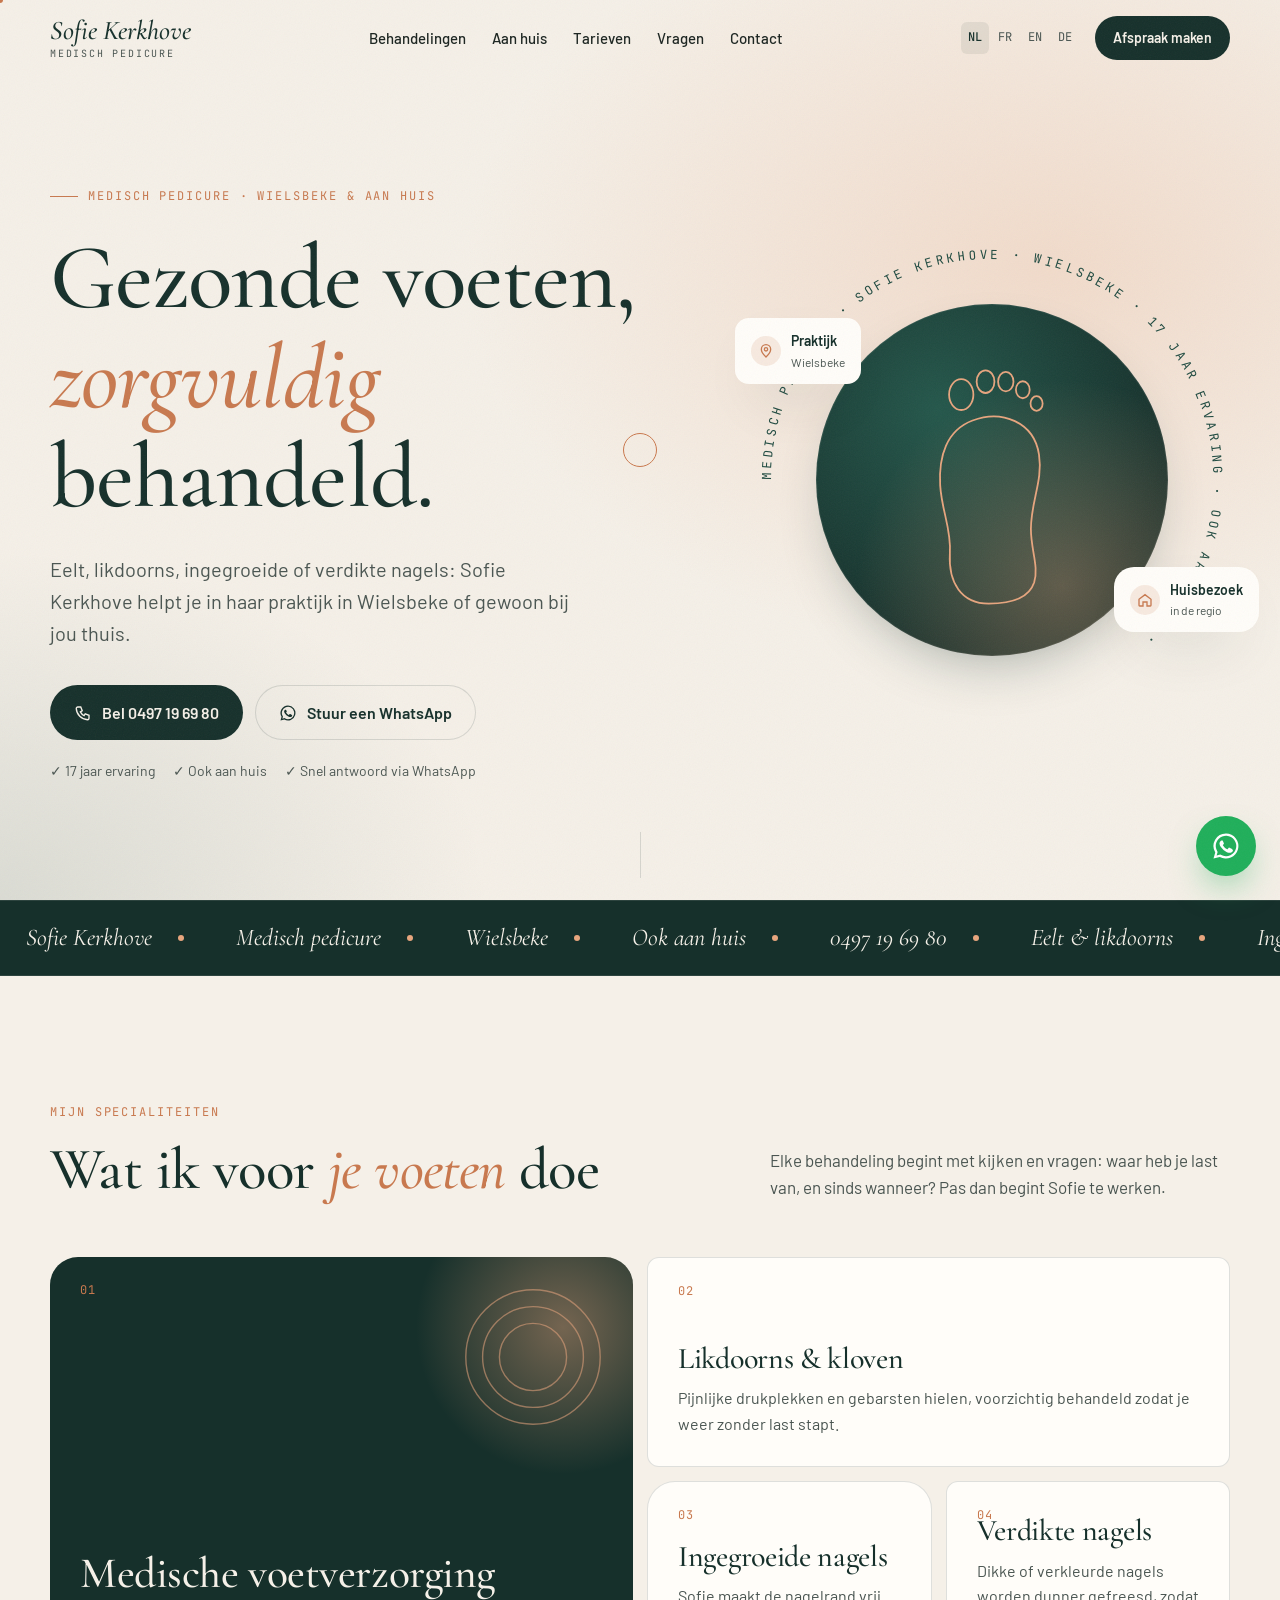
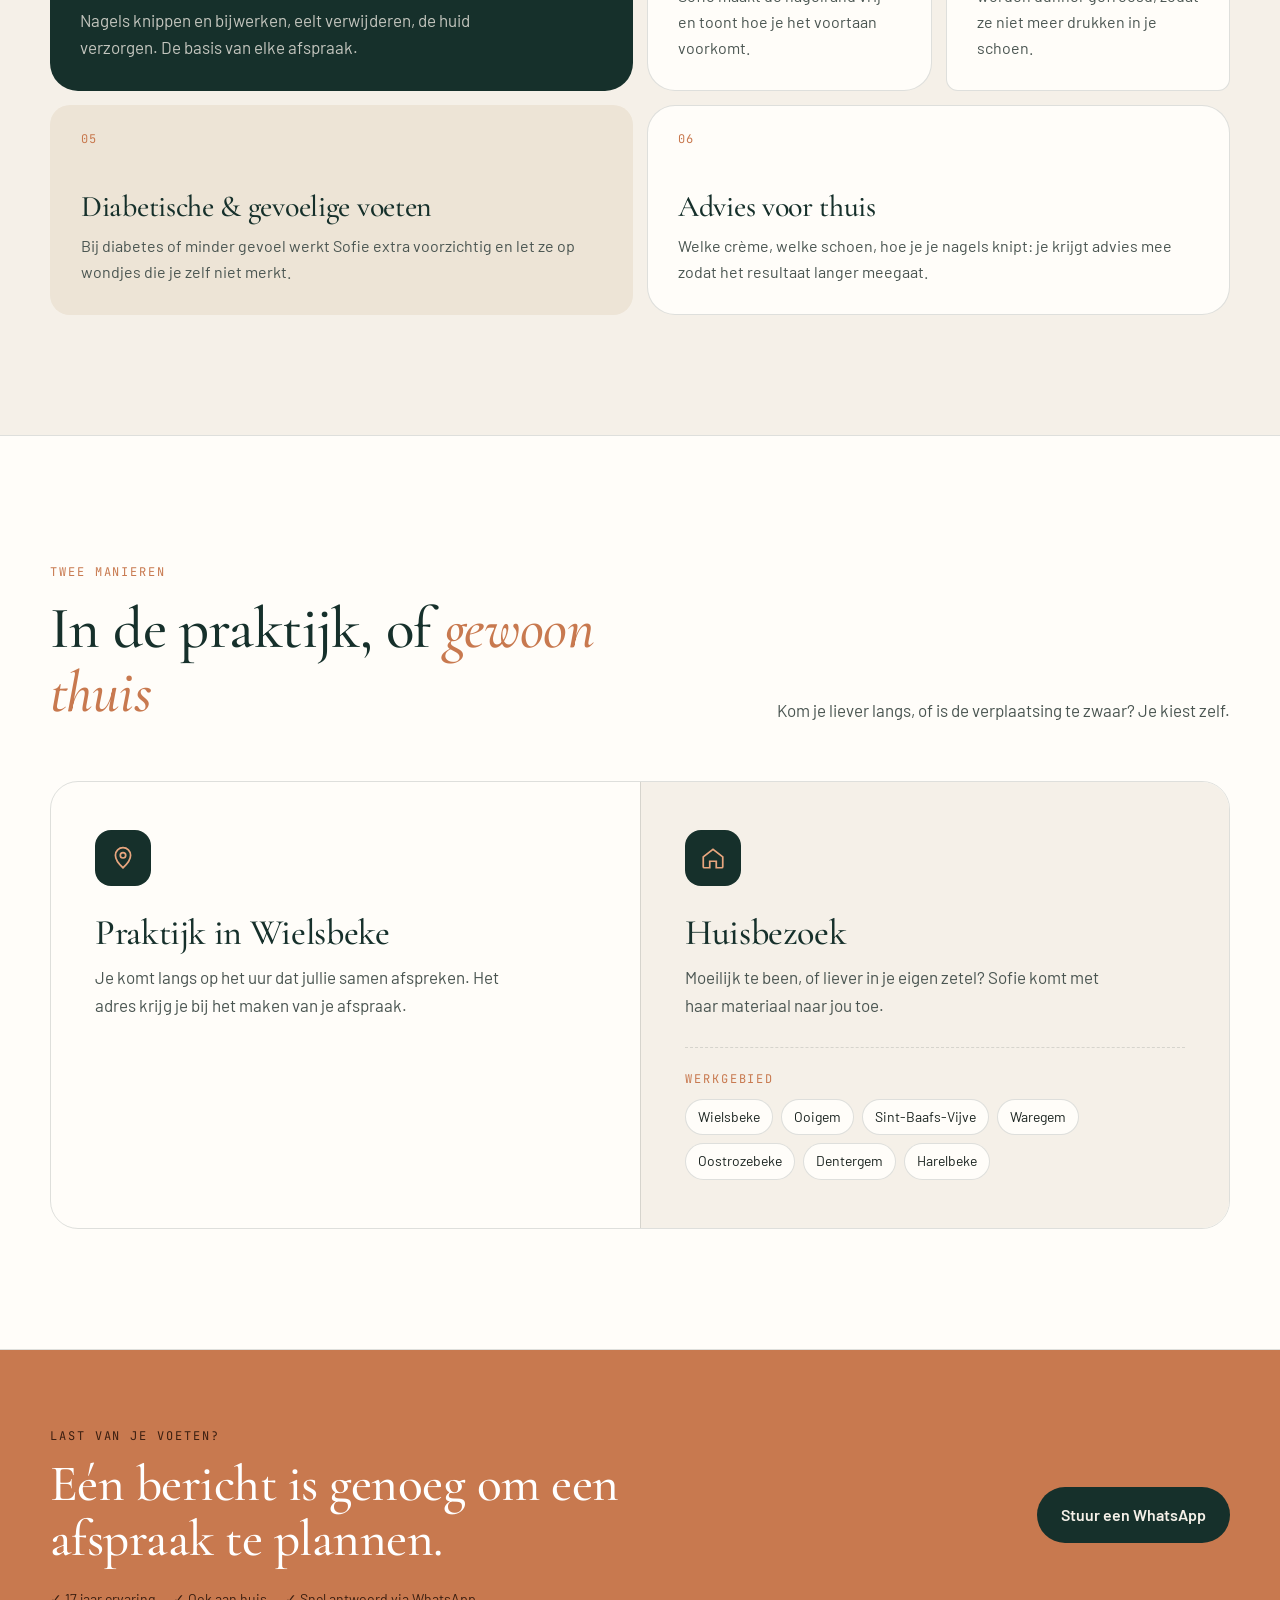
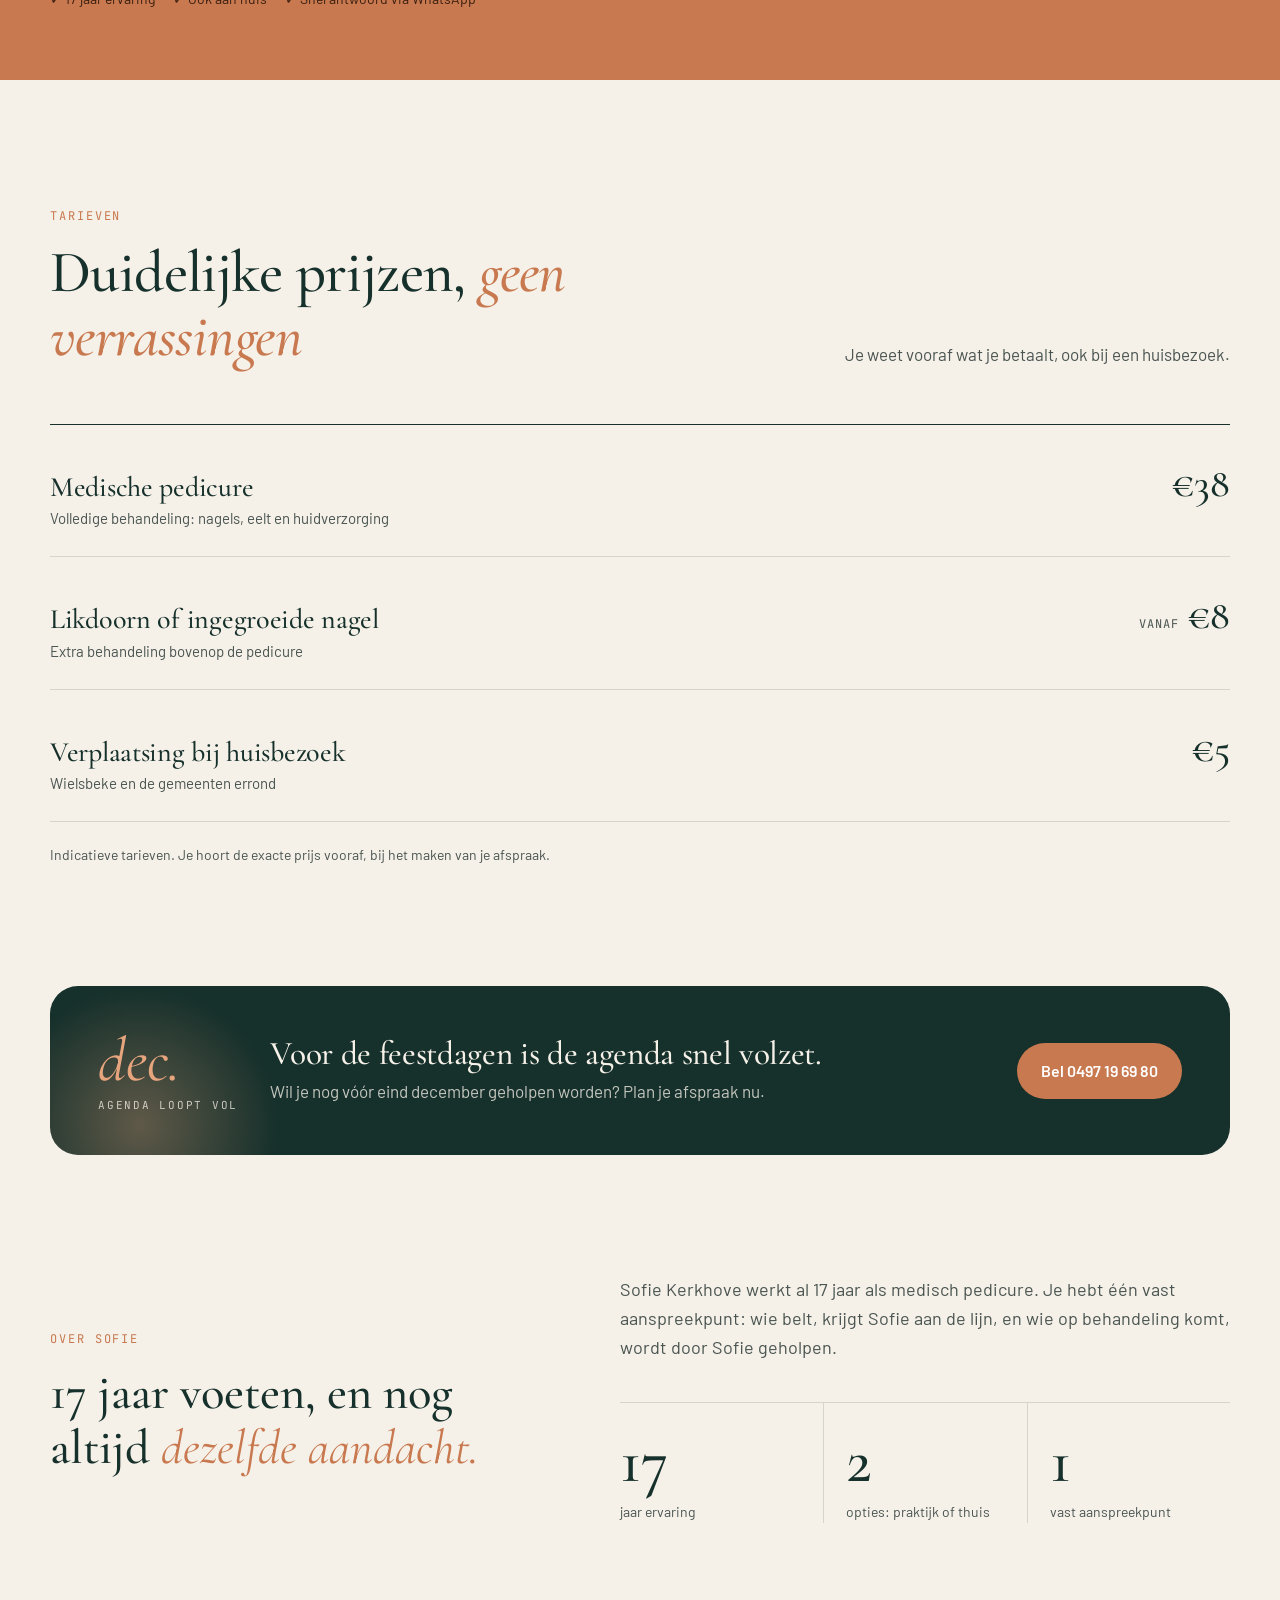
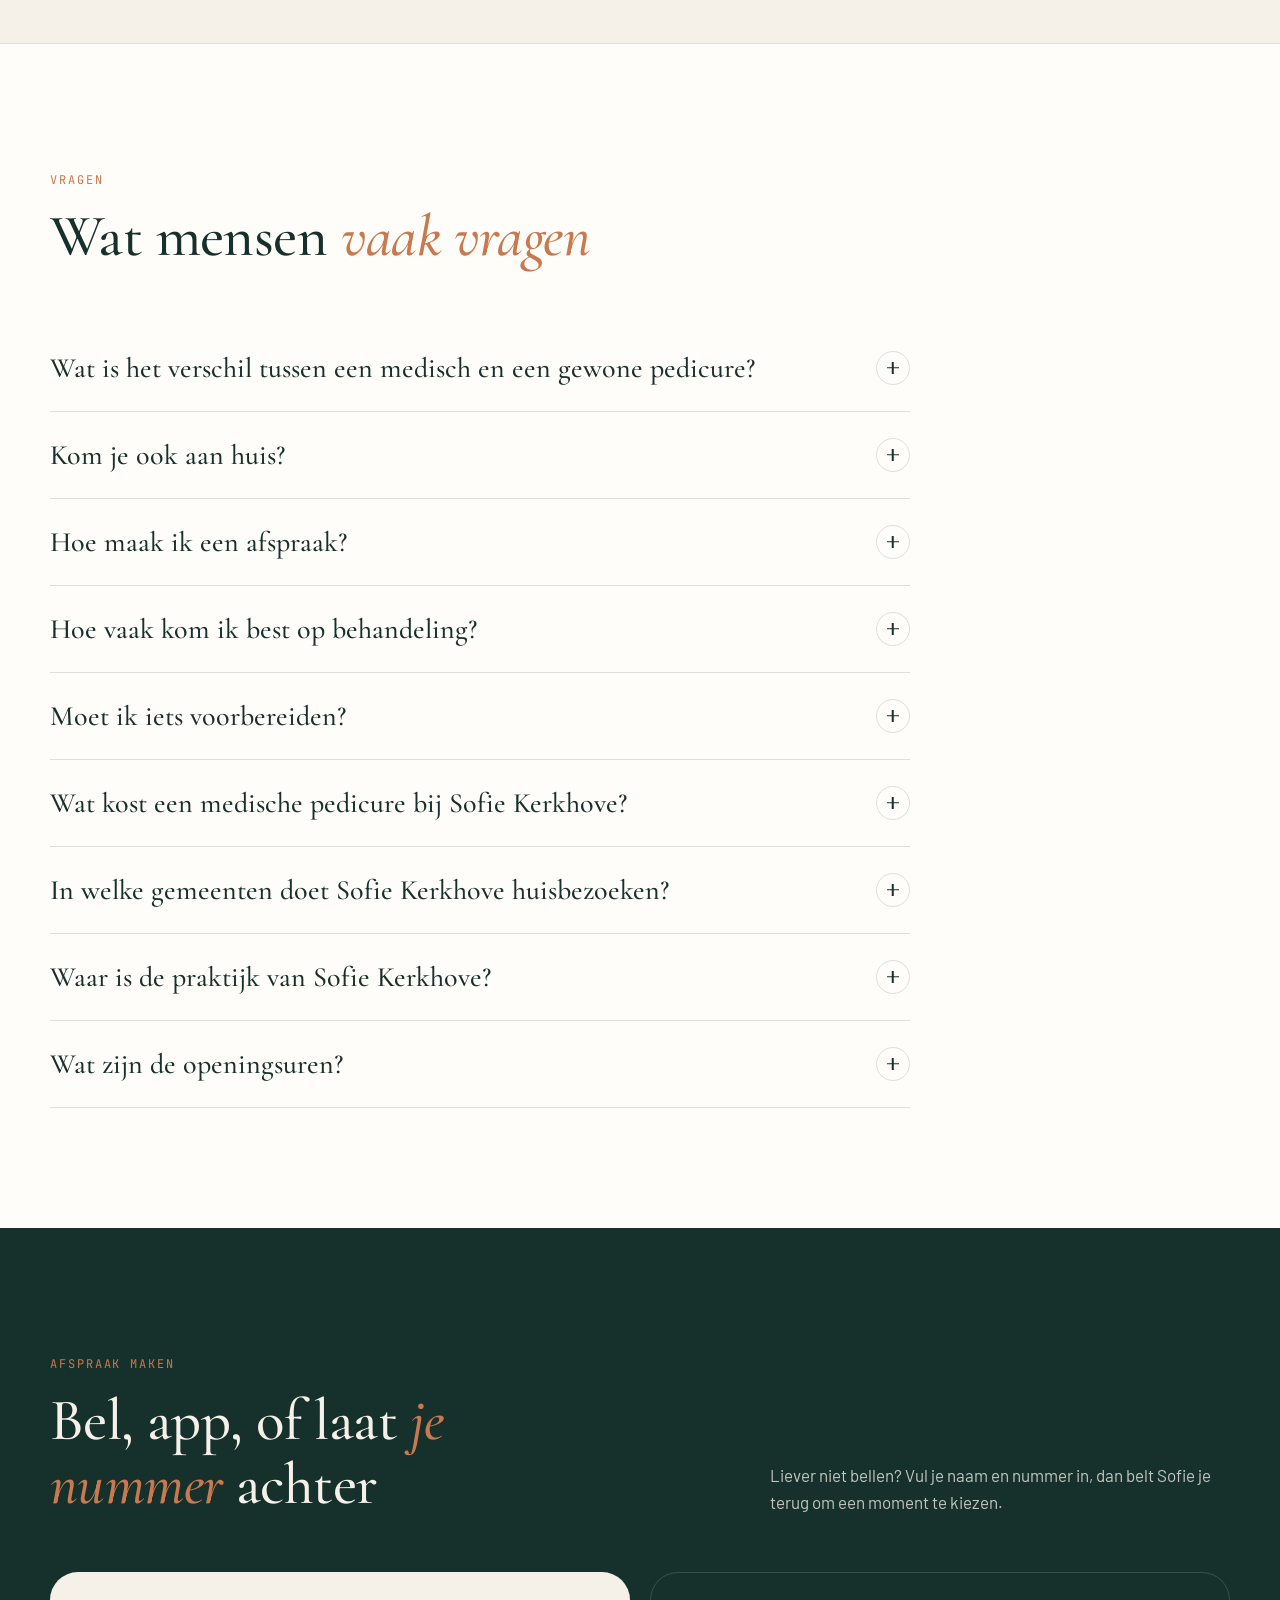
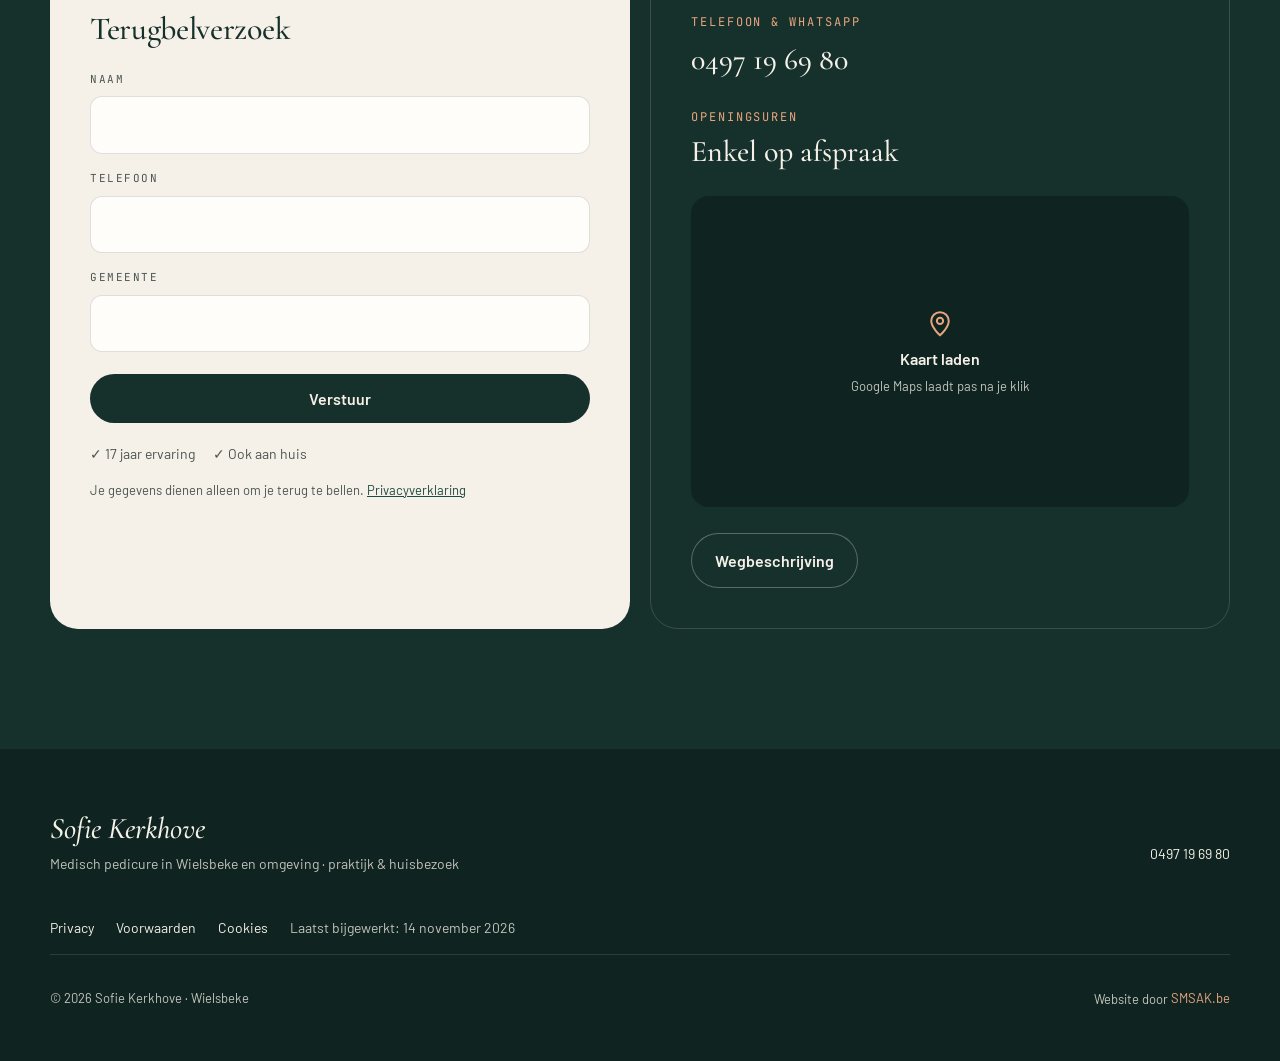
==== commit 9158e0c8: "v5.5-upgrade 2026-11-14: mobiel fundament, schema, GEO-laag, juridisch trio, CSP Fonts zelf gehost, " ====
--- a/index.html
+++ b/index.html
@@ -1,392 +1,272 @@
 <!DOCTYPE html>
-<html lang="nl" data-lang="nl" data-profiel="A">
+<html lang="nl-BE" data-lang="nl" data-profiel="A">
 <head>
 <meta charset="UTF-8">
-<meta name="viewport" content="width=device-width, initial-scale=1">
+<meta name="viewport" content="width=device-width, initial-scale=1.0, viewport-fit=cover">
 <title>Sofie Kerkhove — Medisch pedicure in Wielsbeke &amp; aan huis</title>
 <meta name="description" content="Sofie Kerkhove, medisch pedicure in Wielsbeke met 17 jaar ervaring. Eelt, likdoorns, ingegroeide nagels. In de praktijk of aan huis. Bel 0497 19 69 80.">
-<link rel="canonical" href="https://www.pedicure-sofiekerkhove.be/">
-<meta name="theme-color" content="#16302B">
+<link rel="canonical" href="https://website-sofiekerkhove.vercel.app/">
+<link rel="alternate" hreflang="nl-BE" href="https://website-sofiekerkhove.vercel.app/">
+<link rel="alternate" hreflang="x-default" href="https://website-sofiekerkhove.vercel.app/">
+<meta name="theme-color" content="#16302B" media="(prefers-color-scheme: light)">
+<meta name="theme-color" content="#0F2420" media="(prefers-color-scheme: dark)">
 
 <meta property="og:title" content="Sofie Kerkhove — Medisch pedicure in Wielsbeke">
 <meta property="og:description" content="17 jaar ervaring. Behandeling in de praktijk in Wielsbeke of bij jou thuis. Bel of WhatsApp 0497 19 69 80.">
-<meta property="og:image" content="https://www.pedicure-sofiekerkhove.be/og.jpg">
+<meta property="og:image" content="https://website-sofiekerkhove.vercel.app/og.jpg">
+<meta property="og:image:width" content="1200">
+<meta property="og:image:height" content="630">
+<meta property="og:image:alt" content="Sofie Kerkhove, medisch pedicure in Wielsbeke en aan huis">
 <meta property="og:type" content="website">
-<meta property="og:url" content="https://www.pedicure-sofiekerkhove.be/">
+<meta property="og:url" content="https://website-sofiekerkhove.vercel.app/">
 <meta property="og:site_name" content="Sofie Kerkhove · Medisch pedicure">
 <meta property="og:locale" content="nl_BE">
-<meta property="og:locale:alternate" content="fr_BE">
-<meta property="og:locale:alternate" content="en_GB">
-<meta property="og:locale:alternate" content="de_DE">
 <meta name="twitter:card" content="summary_large_image">
 <meta name="twitter:title" content="Sofie Kerkhove — Medisch pedicure in Wielsbeke">
 <meta name="twitter:description" content="17 jaar ervaring. In de praktijk of aan huis. Bel of WhatsApp 0497 19 69 80.">
-<meta name="twitter:image" content="https://www.pedicure-sofiekerkhove.be/og.jpg">
-
-<link rel="preconnect" href="https://fonts.googleapis.com">
-<link rel="preconnect" href="https://fonts.gstatic.com" crossorigin>
-<link rel="preconnect" href="https://cdnjs.cloudflare.com">
-<link href="https://fonts.googleapis.com/css2?family=Cormorant+Garamond:ital,wght@0,500;0,600;1,400;1,500&family=Barlow:wght@400;500;600&family=JetBrains+Mono:wght@400;500&display=swap" rel="stylesheet">
-<link rel="icon" href="data:image/svg+xml,%3Csvg xmlns='http://www.w3.org/2000/svg' viewBox='0 0 64 64'%3E%3Crect width='64' height='64' rx='14' fill='%2316302B'/%3E%3Ctext x='32' y='44' font-family='Georgia' font-style='italic' font-size='34' text-anchor='middle' fill='%23E7A57E'%3ESK%3C/text%3E%3C/svg%3E">
+<meta name="twitter:image" content="https://website-sofiekerkhove.vercel.app/og.jpg">
+
+<link rel="icon" href="/favicon.ico" sizes="any">
+<link rel="icon" type="image/svg+xml" href="data:image/svg+xml,%3Csvg xmlns='http://www.w3.org/2000/svg' viewBox='0 0 64 64'%3E%3Crect width='64' height='64' rx='14' fill='%2316302B'/%3E%3Ctext x='32' y='44' font-family='Georgia' font-style='italic' font-size='34' text-anchor='middle' fill='%23E7A57E'%3ESK%3C/text%3E%3C/svg%3E">
+<link rel="apple-touch-icon" href="/apple-touch-icon.png">
+<link rel="preload" href="/fonts/cormorant-garamond.woff2" as="font" type="font/woff2" crossorigin>
+<link rel="preload" href="/fonts/barlow-400.woff2" as="font" type="font/woff2" crossorigin>
+<script src="/js/boot.js"></script>
+<link rel="stylesheet" href="/css/site.css">
 
 <script type="application/ld+json">
 {
-  "@context": "https://schema.org",
-  "@type": "HealthAndBeautyBusiness",
-  "name": "Sofie Kerkhove — Medisch pedicure",
-  "description": "Medisch pedicure met 17 jaar ervaring. Behandeling in de praktijk in Wielsbeke of aan huis.",
-  "url": "https://www.pedicure-sofiekerkhove.be/",
-  "telephone": "+32497196980",
-  "image": "https://www.pedicure-sofiekerkhove.be/og.jpg",
-  "priceRange": "€€",
-  "address": { "@type": "PostalAddress", "addressLocality": "Wielsbeke", "postalCode": "8710", "addressRegion": "West-Vlaanderen", "addressCountry": "BE" },
-  "areaServed": ["Wielsbeke", "Ooigem", "Sint-Baafs-Vijve", "Waregem", "Oostrozebeke", "Dentergem", "Harelbeke"],
-  "amenityFeature": [{ "@type": "LocationFeatureSpecification", "name": "Enkel op afspraak", "value": true }, { "@type": "LocationFeatureSpecification", "name": "Huisbezoek", "value": true }],
-  "makesOffer": [
-    { "@type": "Offer", "itemOffered": { "@type": "Service", "name": "Medische voetverzorging" } },
-    { "@type": "Offer", "itemOffered": { "@type": "Service", "name": "Behandeling likdoorns en kloven" } },
-    { "@type": "Offer", "itemOffered": { "@type": "Service", "name": "Behandeling ingegroeide nagels" } },
-    { "@type": "Offer", "itemOffered": { "@type": "Service", "name": "Pedicure aan huis" } }
-  ]
+ "@context": "https://schema.org",
+ "@graph": [
+  {
+   "@type": [
+    "HealthAndBeautyBusiness",
+    "LocalBusiness"
+   ],
+   "@id": "https://website-sofiekerkhove.vercel.app/#business",
+   "name": "Sofie Kerkhove",
+   "alternateName": "Sofie Kerkhove · Medisch pedicure",
+   "description": "Medisch pedicure met 17 jaar ervaring. Behandeling in de praktijk in Wielsbeke of aan huis.",
+   "url": "https://website-sofiekerkhove.vercel.app/",
+   "telephone": "+32497196980",
+   "image": "https://website-sofiekerkhove.vercel.app/og.jpg",
+   "priceRange": "€€",
+   "address": {
+    "@type": "PostalAddress",
+    "addressLocality": "Wielsbeke",
+    "postalCode": "8710",
+    "addressRegion": "West-Vlaanderen",
+    "addressCountry": "BE"
+   },
+   "areaServed": [
+    {
+     "@type": "City",
+     "name": "Wielsbeke"
+    },
+    {
+     "@type": "City",
+     "name": "Ooigem"
+    },
+    {
+     "@type": "City",
+     "name": "Sint-Baafs-Vijve"
+    },
+    {
+     "@type": "City",
+     "name": "Waregem"
+    },
+    {
+     "@type": "City",
+     "name": "Oostrozebeke"
+    },
+    {
+     "@type": "City",
+     "name": "Dentergem"
+    },
+    {
+     "@type": "City",
+     "name": "Harelbeke"
+    }
+   ],
+   "amenityFeature": [
+    {
+     "@type": "LocationFeatureSpecification",
+     "name": "Enkel op afspraak",
+     "value": true
+    },
+    {
+     "@type": "LocationFeatureSpecification",
+     "name": "Huisbezoek",
+     "value": true
+    }
+   ],
+   "makesOffer": [
+    {
+     "@type": "Offer",
+     "itemOffered": {
+      "@type": "Service",
+      "name": "Medische voetverzorging"
+     }
+    },
+    {
+     "@type": "Offer",
+     "itemOffered": {
+      "@type": "Service",
+      "name": "Behandeling likdoorns en kloven"
+     }
+    },
+    {
+     "@type": "Offer",
+     "itemOffered": {
+      "@type": "Service",
+      "name": "Behandeling ingegroeide nagels"
+     }
+    },
+    {
+     "@type": "Offer",
+     "itemOffered": {
+      "@type": "Service",
+      "name": "Pedicure aan huis"
+     }
+    }
+   ]
+  },
+  {
+   "@type": "WebSite",
+   "@id": "https://website-sofiekerkhove.vercel.app/#website",
+   "url": "https://website-sofiekerkhove.vercel.app/",
+   "name": "Sofie Kerkhove · Medisch pedicure",
+   "inLanguage": "nl-BE",
+   "publisher": {
+    "@id": "https://website-sofiekerkhove.vercel.app/#business"
+   }
+  },
+  {
+   "@type": "WebPage",
+   "@id": "https://website-sofiekerkhove.vercel.app/#webpage",
+   "url": "https://website-sofiekerkhove.vercel.app/",
+   "name": "Sofie Kerkhove — Medisch pedicure in Wielsbeke & aan huis",
+   "description": "Sofie Kerkhove, medisch pedicure in Wielsbeke met 17 jaar ervaring. Eelt, likdoorns, ingegroeide nagels. In de praktijk of aan huis. Bel 0497 19 69 80.",
+   "isPartOf": {
+    "@id": "https://website-sofiekerkhove.vercel.app/#website"
+   },
+   "about": {
+    "@id": "https://website-sofiekerkhove.vercel.app/#business"
+   },
+   "breadcrumb": {
+    "@id": "https://website-sofiekerkhove.vercel.app/#breadcrumb"
+   },
+   "inLanguage": "nl-BE",
+   "dateModified": "2026-11-14",
+   "speakable": {
+    "@type": "SpeakableSpecification",
+    "cssSelector": [
+     "h1",
+     ".hero-sub"
+    ]
+   }
+  },
+  {
+   "@type": "BreadcrumbList",
+   "@id": "https://website-sofiekerkhove.vercel.app/#breadcrumb",
+   "itemListElement": [
+    {
+     "@type": "ListItem",
+     "position": 1,
+     "name": "Home",
+     "item": "https://website-sofiekerkhove.vercel.app/"
+    }
+   ]
+  },
+  {
+   "@type": "FAQPage",
+   "@id": "https://website-sofiekerkhove.vercel.app/#faq",
+   "isPartOf": {
+    "@id": "https://website-sofiekerkhove.vercel.app/#webpage"
+   },
+   "inLanguage": "nl-BE",
+   "mainEntity": [
+    {
+     "@type": "Question",
+     "name": "Wat is het verschil tussen een medisch en een gewone pedicure?",
+     "acceptedAnswer": {
+      "@type": "Answer",
+      "text": "Een medisch pedicure behandelt voetproblemen zoals eelt, likdoorns en ingegroeide nagels, ook bij diabetes en bij ouderen. Een cosmetische pedicure richt zich vooral op het uitzicht."
+     }
+    },
+    {
+     "@type": "Question",
+     "name": "Kom je ook aan huis?",
+     "acceptedAnswer": {
+      "@type": "Answer",
+      "text": "Ja. Sofie komt bij je thuis in Wielsbeke en de gemeenten errond. Twijfel je of jouw gemeente erbij hoort? Vraag het gerust."
+     }
+    },
+    {
+     "@type": "Question",
+     "name": "Hoe maak ik een afspraak?",
+     "acceptedAnswer": {
+      "@type": "Answer",
+      "text": "Bel of stuur een WhatsApp naar 0497 19 69 80, of laat je naam en nummer achter in het formulier. Sofie belt je terug."
+     }
+    },
+    {
+     "@type": "Question",
+     "name": "Hoe vaak kom ik best op behandeling?",
+     "acceptedAnswer": {
+      "@type": "Answer",
+      "text": "Voor de meeste mensen is dat om de zes à acht weken. Bij diabetes of nagelproblemen kan het vaker nodig zijn. Dat bespreekt Sofie met je."
+     }
+    },
+    {
+     "@type": "Question",
+     "name": "Moet ik iets voorbereiden?",
+     "acceptedAnswer": {
+      "@type": "Answer",
+      "text": "Nee. Draag schoenen die je makkelijk uit- en aandoet. Heb je diabetes of neem je bloedverdunners, vermeld het dan even."
+     }
+    },
+    {
+     "@type": "Question",
+     "name": "Wat kost een medische pedicure bij Sofie Kerkhove?",
+     "acceptedAnswer": {
+      "@type": "Answer",
+      "text": "Een medische pedicure bij Sofie Kerkhove in Wielsbeke kost 38 euro. Dat is de volledige behandeling: nagels, eelt en huidverzorging. Voor een likdoorn of een ingegroeide nagel komt er een extra behandeling bovenop de pedicure, vanaf 8 euro. Laat je Sofie aan huis komen, dan betaal je 5 euro voor de verplaatsing in Wielsbeke en de gemeenten errond. Het zijn indicatieve tarieven: je hoort de exacte prijs vooraf, bij het maken van je afspraak, ook bij een huisbezoek. Deze prijzen gelden voor een behandeling in de praktijk in Wielsbeke en voor een huisbezoek in Wielsbeke, Ooigem, Sint-Baafs-Vijve, Waregem, Oostrozebeke, Dentergem en Harelbeke. Woon je in een andere gemeente, vraag dan eerst of Sofie tot bij jou komt. Een afspraak maak je door te bellen of een WhatsApp te sturen naar 0497 19 69 80, of door je naam en nummer achter te laten in het formulier op deze pagina."
+     }
+    },
+    {
+     "@type": "Question",
+     "name": "In welke gemeenten doet Sofie Kerkhove huisbezoeken?",
+     "acceptedAnswer": {
+      "@type": "Answer",
+      "text": "Sofie Kerkhove komt aan huis in zeven gemeenten: Wielsbeke, Ooigem, Sint-Baafs-Vijve, Waregem, Oostrozebeke, Dentergem en Harelbeke. Voor de verplaatsing bij een huisbezoek betaal je 5 euro, bovenop de prijs van de behandeling; een medische pedicure kost 38 euro. Dat zijn indicatieve tarieven: de exacte prijs hoor je vooraf, bij het maken van je afspraak. Een huisbezoek is er voor wie moeilijk te been is of liever in de eigen zetel blijft zitten. Sofie komt dan met haar materiaal naar jou toe. Kun je je wel verplaatsen, dan kun je ook naar de praktijk in Wielsbeke komen; het adres krijg je bij het maken van je afspraak. Staat jouw gemeente niet in de lijst, vraag dan gerust of ze erbij hoort. Een huisbezoek plan je door te bellen of een WhatsApp te sturen naar 0497 19 69 80."
+     }
+    },
+    {
+     "@type": "Question",
+     "name": "Waar is de praktijk van Sofie Kerkhove?",
+     "acceptedAnswer": {
+      "@type": "Answer",
+      "text": "De praktijk is in Wielsbeke. Het adres krijg je bij het maken van je afspraak."
+     }
+    },
+    {
+     "@type": "Question",
+     "name": "Wat zijn de openingsuren?",
+     "acceptedAnswer": {
+      "@type": "Answer",
+      "text": "Sofie werkt enkel op afspraak. Bel of stuur een WhatsApp naar 0497 19 69 80 om samen een uur af te spreken."
+     }
+    }
+   ]
+  }
+ ]
 }
 </script>
-<script type="application/ld+json">
-{
-  "@context": "https://schema.org",
-  "@type": "FAQPage",
-  "mainEntity": [
-    { "@type": "Question", "name": "Wat is het verschil tussen een medisch en een gewone pedicure?", "acceptedAnswer": { "@type": "Answer", "text": "Een medisch pedicure behandelt voetproblemen zoals eelt, likdoorns en ingegroeide nagels, ook bij diabetes en bij ouderen. Een cosmetische pedicure richt zich vooral op het uitzicht." } },
-    { "@type": "Question", "name": "Kom je ook aan huis?", "acceptedAnswer": { "@type": "Answer", "text": "Ja. Sofie komt bij je thuis in Wielsbeke en de gemeenten errond." } },
-    { "@type": "Question", "name": "Hoe maak ik een afspraak?", "acceptedAnswer": { "@type": "Answer", "text": "Bel of stuur een WhatsApp naar 0497 19 69 80, of laat je gegevens achter in het formulier." } }
-  ]
-}
-</script>
-
-<style>
-:root{
-  --primary:#1F4A40;
-  --dark:#16302B;
-  --accent:#C8794F;
-  --accent-soft:#E7A57E;
-  --light:#F5F0E8;
-  --surface:#FFFDF9;
-  --ink:#1B2420;
-  --muted:#4A5551;
-  --line:rgba(22,48,43,.14);
-  --on-dark:#F5F0E8;
-  --on-dark-muted:rgba(245,240,232,.78);
-  --shadow:0 24px 60px -28px rgba(22,48,43,.45);
-  --font-display:'Cormorant Garamond',Georgia,serif;
-  --font-body:'Barlow',-apple-system,BlinkMacSystemFont,sans-serif;
-  --font-mono:'JetBrains Mono',ui-monospace,Consolas,monospace;
-  --dur-fast-01:70ms;--dur-fast-02:110ms;--dur-moderate-01:150ms;--dur-moderate-02:240ms;--dur-slow-01:400ms;--dur-slow-02:700ms;
-  --ease-standard:cubic-bezier(0.2,0,0.38,0.9);
-  --ease-entrance:cubic-bezier(0,0,0.38,0.9);
-  --ease-exit:cubic-bezier(0.2,0,1,0.9);
-}
-[data-profiel="A"]{
-  --ease-standard:cubic-bezier(0.4,0.14,0.3,1);
-  --ease-entrance:cubic-bezier(0,0,0.3,1);
-  --ease-exit:cubic-bezier(0.4,0.14,1,1);
-}
-*,*::before,*::after{box-sizing:border-box;margin:0;padding:0}
-html{scroll-behavior:smooth;-webkit-text-size-adjust:100%}
-body{font-family:var(--font-body);font-size:17px;line-height:1.6;color:var(--ink);background:var(--light);overflow-x:hidden}
-body::after{content:"";position:fixed;inset:0;pointer-events:none;z-index:90;opacity:.05;
-  background-image:url("data:image/svg+xml,%3Csvg xmlns='http://www.w3.org/2000/svg' width='200' height='200'%3E%3Cfilter id='n'%3E%3CfeTurbulence type='fractalNoise' baseFrequency='.85' numOctaves='3' stitchTiles='stitch'/%3E%3C/filter%3E%3Crect width='100%25' height='100%25' filter='url(%23n)'/%3E%3C/svg%3E")}
-img,svg{display:block;max-width:100%}
-a{color:inherit}
-h1,h2,h3{font-family:var(--font-display);font-weight:500;line-height:1.08;letter-spacing:-.01em}
-h1 em,h2 em{font-style:italic;color:var(--accent)}
-.wrap{width:min(1180px,100% - 40px);margin-inline:auto}
-.label{font-family:var(--font-mono);font-size:12px;letter-spacing:.16em;text-transform:uppercase;color:var(--accent)}
-section{position:relative}
-
-/* Loader */
-#pc-loader{position:fixed;inset:0;z-index:200;background:var(--dark);display:flex;flex-direction:column;align-items:center;justify-content:center;gap:18px;color:var(--on-dark);transition:opacity var(--dur-slow-02) var(--ease-exit),visibility var(--dur-slow-02)}
-#pc-loader.out{opacity:0;visibility:hidden}
-.pc-logo{font-family:var(--font-display);font-style:italic;font-size:clamp(34px,6vw,54px)}
-.pc-bar{width:180px;height:2px;background:rgba(245,240,232,.18);overflow:hidden;border-radius:2px}
-.pc-bar span{display:block;height:100%;width:0;background:var(--accent-soft);animation:load 1.1s var(--ease-standard) forwards}
-.pc-sub{font-family:var(--font-mono);font-size:11px;letter-spacing:.2em;text-transform:uppercase;color:var(--on-dark-muted)}
-@keyframes load{to{width:100%}}
-
-/* Cursor */
-.c-dot,.c-ring{display:none}
-@media (hover:hover) and (pointer:fine){
-  .c-dot,.c-ring{display:block;position:fixed;top:0;left:0;pointer-events:none;z-index:150;border-radius:50%}
-  .c-dot{width:6px;height:6px;background:var(--accent);margin:-3px 0 0 -3px}
-  .c-ring{width:34px;height:34px;border:1px solid var(--accent);margin:-17px 0 0 -17px;transition:width var(--dur-moderate-02) var(--ease-standard),height var(--dur-moderate-02) var(--ease-standard),margin var(--dur-moderate-02) var(--ease-standard),background var(--dur-moderate-02)}
-  .c-ring.hover{width:58px;height:58px;margin:-29px 0 0 -29px;background:rgba(200,121,79,.12)}
-}
-
-/* Nav */
-.nav{position:fixed;top:0;left:0;right:0;z-index:80;transition:background var(--dur-moderate-02) var(--ease-standard),box-shadow var(--dur-moderate-02)}
-.nav.scrolled{background:rgba(245,240,232,.92);backdrop-filter:blur(12px);-webkit-backdrop-filter:blur(12px);box-shadow:0 1px 0 var(--line)}
-.nav-in{display:flex;align-items:center;justify-content:space-between;gap:24px;height:76px}
-.brand{text-decoration:none;display:flex;flex-direction:column;line-height:1}
-.brand b{font-family:var(--font-display);font-style:italic;font-weight:500;font-size:27px;color:var(--dark)}
-.brand small{font-family:var(--font-mono);font-size:10px;letter-spacing:.18em;text-transform:uppercase;color:var(--muted);margin-top:5px}
-.nav-links{display:flex;gap:26px;list-style:none}
-.nav-links a{text-decoration:none;font-weight:500;font-size:15px;color:var(--ink);position:relative}
-.nav-links a::after{content:"";position:absolute;left:0;bottom:-4px;height:1px;width:100%;background:var(--accent);transform:scaleX(0);transform-origin:left;transition:transform var(--dur-moderate-02) var(--ease-standard)}
-.nav-links a:hover::after{transform:scaleX(1)}
-.nav-right{display:flex;align-items:center;gap:16px}
-.lang-switcher{display:flex;gap:2px;font-family:var(--font-mono);font-size:12px}
-.lang-btn{background:none;border:0;cursor:pointer;padding:6px 7px;color:var(--muted);font:inherit;border-radius:6px}
-.lang-btn.active{color:var(--dark);background:rgba(22,48,43,.08);font-weight:500}
-.btn{display:inline-flex;align-items:center;justify-content:center;gap:10px;padding:15px 24px;border-radius:999px;font-family:var(--font-body);font-weight:600;font-size:16px;text-decoration:none;border:0;cursor:pointer;transition:transform var(--dur-fast-01) var(--ease-standard),background var(--dur-moderate-02) var(--ease-standard),box-shadow var(--dur-moderate-02)}
-.btn:active{transform:scale(.97)}
-.btn svg{width:18px;height:18px;flex:none}
-.btn-dark{background:var(--dark);color:var(--on-dark)}
-.btn-dark:hover{background:var(--primary);box-shadow:var(--shadow)}
-.btn-accent{background:var(--accent);color:#fff}
-.btn-accent:hover{background:#B5683F;box-shadow:0 18px 40px -18px rgba(200,121,79,.8)}
-.btn-ghost{background:transparent;color:var(--dark);box-shadow:inset 0 0 0 1px var(--line)}
-.btn-ghost:hover{box-shadow:inset 0 0 0 1px var(--dark)}
-.btn-sm{padding:11px 18px;font-size:14px}
-.burger{display:none;background:none;border:0;width:42px;height:42px;cursor:pointer;position:relative}
-.burger span{position:absolute;left:10px;right:10px;height:1.5px;background:var(--dark);transition:transform var(--dur-moderate-02) var(--ease-standard),opacity var(--dur-fast-02)}
-.burger span:nth-child(1){top:15px}.burger span:nth-child(2){top:21px}.burger span:nth-child(3){top:27px}
-.burger.open span:nth-child(1){transform:translateY(6px) rotate(45deg)}
-.burger.open span:nth-child(2){opacity:0}
-.burger.open span:nth-child(3){transform:translateY(-6px) rotate(-45deg)}
-.mobile-menu{position:fixed;inset:0;z-index:70;background:var(--dark);color:var(--on-dark);padding:110px 28px 40px;display:flex;flex-direction:column;gap:28px;transform:translateY(-100%);transition:transform var(--dur-slow-01) var(--ease-standard)}
-.mobile-menu{visibility:hidden}
-.mobile-menu.open{transform:none;visibility:visible}
-.mobile-menu a{font-family:var(--font-display);font-size:38px;text-decoration:none;font-style:italic}
-.mobile-menu .lang-switcher{font-size:15px}
-.mobile-menu .lang-btn{color:var(--on-dark-muted)}
-.mobile-menu .lang-btn.active{color:var(--dark);background:var(--accent-soft)}
-
-/* Hero */
-.hero{min-height:100vh;min-height:100svh;padding:130px 0 70px;display:flex;align-items:center;overflow:hidden;
-  background:radial-gradient(900px 600px at 82% 30%,rgba(231,165,126,.28),transparent 65%),radial-gradient(700px 500px at 0% 100%,rgba(31,74,64,.12),transparent 70%),var(--light)}
-.hero-grid{display:grid;grid-template-columns:1.15fr .85fr;gap:60px;align-items:center}
-.hero .label{display:inline-flex;align-items:center;gap:10px}
-.hero .label::before{content:"";width:28px;height:1px;background:var(--accent)}
-.hero h1{font-size:clamp(46px,7.2vw,98px);margin:22px 0 26px;color:var(--dark)}
-.hero-sub{font-size:clamp(17px,1.6vw,20px);color:var(--muted);max-width:540px}
-.hero-ctas{display:flex;flex-wrap:wrap;gap:12px;margin-top:36px}
-.cta-micro{display:flex;flex-wrap:wrap;gap:6px 18px;margin-top:20px;font-size:14px;color:var(--muted)}
-.cta-micro span{white-space:nowrap}
-.stagger>*{opacity:0;transform:translateY(20px)}
-body.ready .stagger>*{animation:rise .7s var(--ease-entrance) forwards}
-body.ready .stagger>*:nth-child(2){animation-delay:.15s}
-body.ready .stagger>*:nth-child(3){animation-delay:.3s}
-body.ready .stagger>*:nth-child(4){animation-delay:.45s}
-body.ready .stagger>*:nth-child(5){animation-delay:.6s}
-@keyframes rise{to{opacity:1;transform:none}}
-
-.hero-art{position:relative;aspect-ratio:1/1;max-width:500px;justify-self:center;width:100%}
-.orbit{position:absolute;inset:0;animation:spin 60s linear infinite}
-.orbit text{font-family:var(--font-mono);font-size:10.5px;letter-spacing:3.2px;fill:var(--primary)}
-@keyframes spin{to{transform:rotate(360deg)}}
-.disc{position:absolute;inset:13%;border-radius:50%;background:radial-gradient(circle at 35% 30%,#24574B,var(--dark) 70%);box-shadow:var(--shadow),inset 0 0 0 1px rgba(245,240,232,.08);display:grid;place-items:center;overflow:hidden}
-.disc::before{content:"";position:absolute;inset:0;background:radial-gradient(circle at 70% 80%,rgba(231,165,126,.35),transparent 55%)}
-.foot{width:46%;position:relative}
-.foot path,.foot ellipse{fill:none;stroke:var(--accent-soft);stroke-width:2.2;stroke-linecap:round;stroke-linejoin:round}
-.foot .draw{stroke-dasharray:var(--len,900);stroke-dashoffset:var(--len,900)}
-body.ready .foot .draw{animation:draw 2.4s var(--ease-standard) .5s forwards}
-body.ready .foot .draw.t1{animation-delay:1.5s;animation-duration:.6s}
-body.ready .foot .draw.t2{animation-delay:1.62s;animation-duration:.6s}
-body.ready .foot .draw.t3{animation-delay:1.74s;animation-duration:.6s}
-body.ready .foot .draw.t4{animation-delay:1.86s;animation-duration:.6s}
-body.ready .foot .draw.t5{animation-delay:1.98s;animation-duration:.6s}
-@keyframes draw{to{stroke-dashoffset:0}}
-.chip{position:absolute;background:var(--surface);border-radius:14px;padding:12px 16px;box-shadow:var(--shadow);display:flex;align-items:center;gap:10px;font-size:14px;font-weight:600;color:var(--dark);opacity:0;transform:translateY(12px)}
-.chip i{width:30px;height:30px;border-radius:50%;display:grid;place-items:center;background:rgba(200,121,79,.14);color:var(--accent);font-style:normal}
-.chip i svg{width:16px;height:16px}
-.chip small{display:block;font-weight:400;color:var(--muted);font-size:12px}
-.chip-1{left:-4%;top:16%}.chip-2{right:-6%;bottom:18%;border-radius:20px}
-body.ready .chip{animation:rise .7s var(--ease-entrance) forwards}
-body.ready .chip-1{animation-delay:1.1s}body.ready .chip-2{animation-delay:1.3s}
-.scroll-ind{position:absolute;left:50%;bottom:22px;width:1px;height:46px;background:var(--line);overflow:hidden}
-.scroll-ind::after{content:"";position:absolute;top:-46px;left:0;width:1px;height:46px;background:var(--accent);animation:drip 2.2s var(--ease-standard) infinite}
-@keyframes drip{to{top:46px}}
-
-/* Marquee */
-.pc-strip{background:var(--dark);color:var(--on-dark);overflow:hidden;padding:18px 0;border-block:1px solid rgba(245,240,232,.1)}
-.pc-track{display:flex;width:max-content;animation:marquee 38s linear infinite}
-.pc-track span{font-family:var(--font-display);font-style:italic;font-size:24px;padding:0 26px;white-space:nowrap;display:flex;align-items:center;gap:26px}
-.pc-track span::after{content:"";width:6px;height:6px;border-radius:50%;background:var(--accent-soft)}
-@keyframes marquee{to{transform:translateX(-50%)}}
-
-/* Sections */
-.sec{padding:120px 0}
-.sec-head{display:grid;grid-template-columns:1fr 1fr;gap:40px;align-items:end;margin-bottom:56px}
-.sec-head h2{font-size:clamp(36px,4.6vw,62px);color:var(--dark);margin-top:14px}
-.sec-head p{color:var(--muted);max-width:460px;justify-self:end}
-
-.reveal{opacity:0;transform:translateY(24px);transition:opacity var(--dur-slow-02) var(--ease-entrance),transform var(--dur-slow-02) var(--ease-entrance)}
-.reveal.visible{opacity:1;transform:none}
-
-/* Bento */
-.bento{display:grid;grid-template-columns:repeat(4,1fr);grid-auto-rows:minmax(210px,auto);gap:14px}
-.cell{background:var(--surface);border:1px solid var(--line);border-radius:20px;padding:30px;position:relative;overflow:hidden;display:flex;flex-direction:column;justify-content:flex-end}
-.cell h3{font-size:30px;color:var(--dark);margin-bottom:10px}
-.cell p{color:var(--muted);font-size:16px}
-.cell .num{position:absolute;top:24px;left:30px;font-family:var(--font-mono);font-size:12px;color:var(--accent);letter-spacing:.12em}
-.cell-a{grid-column:span 2;grid-row:span 2;background:var(--dark);border:0;border-radius:28px;color:var(--on-dark)}
-.cell-a h3{color:var(--on-dark);font-size:clamp(34px,3.4vw,46px)}
-.cell-a p{color:var(--on-dark-muted);max-width:420px;font-size:17px}
-.cell-a .glow{position:absolute;right:-90px;top:-90px;width:320px;height:320px;border-radius:50%;background:radial-gradient(circle,rgba(231,165,126,.45),transparent 65%)}
-.cell-a .rings{position:absolute;right:30px;top:30px;width:140px;opacity:.55}
-.cell-a .rings circle{fill:none;stroke:var(--accent-soft);stroke-width:1}
-.cell-b{grid-column:span 2;border-radius:12px}
-.cell-c{border-radius:28px}
-.cell-d{border-radius:12px}
-.cell-e{grid-column:span 2;background:#EDE4D6;border-color:transparent}
-.cell-f{grid-column:span 2;border-radius:28px}
-.cell:not(.cell-a){transition:transform var(--dur-moderate-02) var(--ease-standard),border-color var(--dur-moderate-02)}
-.cell:not(.cell-a):hover{transform:translateY(-3px);border-color:rgba(200,121,79,.5)}
-
-/* Two ways */
-.ways{background:var(--surface);border-block:1px solid var(--line)}
-.ways-grid{display:grid;grid-template-columns:1fr 1fr;gap:0;border:1px solid var(--line);border-radius:28px;overflow:hidden}
-.way{padding:48px 44px;position:relative}
-.way + .way{border-left:1px solid var(--line);background:var(--light)}
-.way .ico{width:56px;height:56px;border-radius:16px;background:var(--dark);color:var(--accent-soft);display:grid;place-items:center;margin-bottom:28px}
-.way .ico svg{width:26px;height:26px}
-.way h3{font-size:36px;color:var(--dark);margin-bottom:12px}
-.way p{color:var(--muted);max-width:430px}
-.area{margin-top:28px;padding-top:22px;border-top:1px dashed var(--line)}
-.area .label{display:block;margin-bottom:10px}
-.area ul{list-style:none;display:flex;flex-wrap:wrap;gap:8px}
-.area li{font-size:14px;padding:6px 12px;border-radius:999px;background:var(--surface);border:1px solid var(--line)}
-
-/* Mid CTA */
-.cta-strip{background:var(--accent);color:#fff;padding:70px 0;overflow:hidden}
-.cta-strip .wrap{display:flex;align-items:center;justify-content:space-between;gap:40px}
-.cta-strip .label{color:#3A1E10}
-.cta-strip h2{font-size:clamp(32px,4vw,52px);max-width:640px;margin-top:10px;color:#fff}
-.cta-strip .btn-dark{white-space:nowrap}
-.cta-strip .cta-micro{color:#3A1E10}
-
-/* Prices */
-.price-list{border-top:1px solid var(--dark)}
-.price-row{display:grid;grid-template-columns:1fr auto;gap:24px;align-items:baseline;padding:26px 0;border-bottom:1px solid var(--line)}
-.price-row h3{font-size:28px;color:var(--dark)}
-.price-row p{color:var(--muted);font-size:15px;margin-top:4px}
-.price-row .amt{font-family:var(--font-display);font-size:40px;color:var(--dark);white-space:nowrap}
-.price-row .amt small{font-family:var(--font-mono);font-size:12px;color:var(--muted);margin-right:8px;letter-spacing:.08em;text-transform:uppercase}
-.price-note{margin-top:22px;font-size:14px;color:var(--muted)}
-
-/* Urgentie */
-.urgentie{padding:0 0 120px}
-.urg-box{background:var(--dark);color:var(--on-dark);border-radius:28px;padding:44px 48px;display:grid;grid-template-columns:auto 1fr auto;gap:32px;align-items:center;position:relative;overflow:hidden}
-.urg-box::before{content:"";position:absolute;left:-60px;bottom:-120px;width:300px;height:300px;border-radius:50%;background:radial-gradient(circle,rgba(231,165,126,.35),transparent 65%)}
-.urg-date{font-family:var(--font-display);font-style:italic;font-size:62px;line-height:1;color:var(--accent-soft);position:relative}
-.urg-date small{display:block;font-family:var(--font-mono);font-style:normal;font-size:11px;letter-spacing:.16em;text-transform:uppercase;color:var(--on-dark-muted);margin-top:8px}
-.urg-box h3{font-size:clamp(26px,2.6vw,36px)}
-.urg-box p{color:var(--on-dark-muted);margin-top:6px}
-
-/* About */
-.about-grid{display:grid;grid-template-columns:.9fr 1.1fr;gap:70px;align-items:center}
-.about-quote{font-family:var(--font-display);font-size:clamp(34px,3.8vw,52px);line-height:1.12;color:var(--dark)}
-.about-quote em{color:var(--accent)}
-.about-text p{color:var(--muted);font-size:18px}
-.counters{display:grid;grid-template-columns:repeat(3,1fr);margin-top:40px;border-top:1px solid var(--line)}
-.counter{padding:26px 18px 0 0}
-.counter + .counter{border-left:1px solid var(--line);padding-left:22px}
-.sp-number{font-family:var(--font-display);font-size:64px;line-height:1;color:var(--dark)}
-.counter span{display:block;font-size:14px;color:var(--muted);margin-top:8px}
-
-/* FAQ */
-.faq{background:var(--surface);border-top:1px solid var(--line)}
-.faq-list{max-width:860px}
-.faq-item{border-bottom:1px solid var(--line)}
-.faq-q{width:100%;display:flex;justify-content:space-between;align-items:center;gap:20px;background:none;border:0;padding:26px 0;cursor:pointer;text-align:left;font-family:var(--font-display);font-size:clamp(22px,2.2vw,28px);color:var(--dark)}
-.faq-q .pm{flex:none;width:34px;height:34px;border-radius:50%;border:1px solid var(--line);position:relative;transition:transform var(--dur-moderate-02) var(--ease-standard),background var(--dur-moderate-02)}
-.faq-q .pm::before,.faq-q .pm::after{content:"";position:absolute;left:50%;top:50%;width:12px;height:1.5px;background:var(--dark);transform:translate(-50%,-50%)}
-.faq-q .pm::after{transform:translate(-50%,-50%) rotate(90deg)}
-.faq-item.open .pm{transform:rotate(45deg);background:rgba(200,121,79,.14)}
-.faq-a{display:grid;grid-template-rows:0fr;transition:grid-template-rows var(--dur-slow-01) var(--ease-standard)}
-.faq-a > p{overflow:hidden;color:var(--muted);max-width:720px}
-.faq-item.open .faq-a{grid-template-rows:1fr}
-.faq-item.open .faq-a > p{padding-bottom:26px}
-
-/* Contact */
-.contact{background:var(--dark);color:var(--on-dark)}
-.contact .sec-head h2{color:var(--on-dark)}
-.contact .sec-head p{color:var(--on-dark-muted)}
-.contact-grid{display:grid;grid-template-columns:1fr 1fr;gap:20px}
-.form-card{background:var(--light);color:var(--ink);border-radius:28px;padding:40px}
-.form-card h3{font-size:32px;color:var(--dark);margin-bottom:24px}
-.field{margin-bottom:16px}
-.field label{display:block;font-family:var(--font-mono);font-size:11px;letter-spacing:.14em;text-transform:uppercase;color:var(--muted);margin-bottom:8px}
-.field input{width:100%;padding:15px 16px;border-radius:12px;border:1px solid var(--line);background:var(--surface);font:inherit;font-size:16px;color:var(--ink);transition:border-color var(--dur-fast-02) var(--ease-entrance)}
-.field input:focus{outline:none;border-color:var(--accent);box-shadow:0 0 0 3px rgba(200,121,79,.18)}
-.hp{position:absolute;left:-9999px;width:1px;height:1px;overflow:hidden}
-.form-card .btn{width:100%;margin-top:6px}
-.form-msg{margin-top:16px;font-size:15px;color:var(--primary);font-weight:600;min-height:1.2em}
-.info-card{border:1px solid rgba(245,240,232,.16);border-radius:28px;padding:40px;display:flex;flex-direction:column;gap:26px}
-.info-row .label{color:var(--accent-soft);display:block;margin-bottom:6px}
-.info-row a,.info-row div{font-family:var(--font-display);font-size:30px;text-decoration:none;color:var(--on-dark);line-height:1.2}
-.map{border-radius:18px;overflow:hidden;aspect-ratio:16/10;background:#0F2420;flex:1;min-height:200px}
-.map iframe{width:100%;height:100%;border:0;filter:grayscale(.4) contrast(.95)}
-.info-card .btn-ghost{color:var(--on-dark);box-shadow:inset 0 0 0 1px rgba(245,240,232,.3);align-self:flex-start}
-.info-card .btn-ghost:hover{box-shadow:inset 0 0 0 1px var(--on-dark)}
-
-/* Footer */
-footer{background:#0F2420;color:var(--on-dark-muted);padding:56px 0 40px;font-size:14px}
-.foot-grid{display:flex;justify-content:space-between;gap:30px;flex-wrap:wrap;align-items:flex-end}
-.foot-brand b{font-family:var(--font-display);font-style:italic;font-weight:500;font-size:30px;color:var(--on-dark);display:block}
-.foot-credit{margin-top:34px;padding-top:22px;border-top:1px solid rgba(245,240,232,.12);font-size:13px;display:flex;justify-content:space-between;flex-wrap:wrap;gap:10px}
-.foot-credit a{color:var(--accent-soft);text-decoration:none}
-
-/* WhatsApp float + mobile bar */
-.wa-float{position:fixed;right:24px;bottom:24px;z-index:60;width:60px;height:60px;border-radius:50%;background:#1FAF5A;color:#fff;display:grid;place-items:center;box-shadow:0 16px 36px -12px rgba(31,175,90,.7);text-decoration:none;transition:transform var(--dur-moderate-01) var(--ease-standard)}
-.wa-float:hover{transform:scale(1.06)}
-.wa-float svg{width:30px;height:30px}
-.wa-tip{position:absolute;right:72px;background:var(--surface);color:var(--ink);font-size:14px;font-weight:600;padding:9px 14px;border-radius:10px;white-space:nowrap;box-shadow:var(--shadow);opacity:0;transform:translateX(8px);transition:opacity var(--dur-moderate-02) var(--ease-entrance),transform var(--dur-moderate-02) var(--ease-entrance);pointer-events:none}
-.wa-float:hover .wa-tip{opacity:1;transform:none}
-#mobile-bar{position:fixed;left:0;right:0;bottom:0;z-index:65;display:none;grid-template-columns:1fr 1fr;background:var(--dark);transform:translateY(100%);transition:transform var(--dur-moderate-02) var(--ease-standard);padding-bottom:env(safe-area-inset-bottom)}
-#mobile-bar.show{transform:translateY(0)}
-#mobile-bar a{display:flex;align-items:center;justify-content:center;gap:9px;padding:17px 10px;color:var(--on-dark);text-decoration:none;font-weight:600;font-size:16px}
-#mobile-bar a + a{background:#1FAF5A;color:#fff}
-#mobile-bar svg{width:19px;height:19px}
-
-@media (max-width:1024px){
-  .nav-links{display:none}
-  .bento{grid-template-columns:repeat(2,1fr)}
-  .cell-a,.cell-e,.cell-f,.cell-b{grid-column:span 2}
-}
-@media (max-width:800px){
-  body{font-size:16px;padding-bottom:68px}
-  body::after,body::before{display:none !important}
-  .nav-right .lang-switcher,.nav-right .btn{display:none}
-  .burger{display:block}
-  #mobile-bar{display:grid}
-  .wa-float{display:none}
-  .hero{padding:110px 0 60px}
-  .hero-grid,.sec-head,.ways-grid,.about-grid,.contact-grid,.urg-box,.counters{grid-template-columns:1fr !important}
-  .bento{grid-template-columns:1fr !important}
-  .cell-a,.cell-b,.cell-e,.cell-f{grid-column:auto}
-  .cell-a{grid-row:auto;min-height:340px}
-  .hero-art{max-width:300px;margin-top:10px}
-  .hero .label::before{display:none}
-  .chip-1{left:0}.chip-2{right:0}
-  .sec-head p{justify-self:start}
-  .sec{padding:84px 0}
-  .way{padding:36px 26px}
-  .way + .way{border-left:none;border-top:1px solid var(--line)}
-  .counter + .counter{border-left:none;padding-left:0;border-top:1px solid var(--line)}
-  .counter{padding:20px 0;border-bottom:none}
-  .cta-strip .wrap{flex-direction:column;align-items:flex-start}
-  .urg-box{padding:34px 26px;gap:18px}
-  .form-card,.info-card{padding:28px 22px}
-  .price-row .amt{font-size:32px}
-  .scroll-ind{display:none}
-}
-@media (prefers-reduced-motion:reduce){
-  *,*::before,*::after{animation-duration:.01ms !important;animation-iteration-count:1 !important;transition-duration:.01ms !important}
-  .stagger>*,.chip,.reveal{opacity:1 !important;transform:none !important}
-  .foot .draw{stroke-dashoffset:0 !important}
-}
-</style>
+<script src="/js/site.js" defer></script>
 </head>
 <body>
+<a class="skip-link" href="#top" data-i18n="skip">Naar de inhoud</a>
 
 <div id="pc-loader" aria-hidden="true">
   <div class="pc-logo">Sofie Kerkhove</div>
@@ -399,41 +279,41 @@
 <header class="nav" id="nav">
   <div class="wrap nav-in">
     <a href="#top" class="brand" aria-label="Sofie Kerkhove"><b>Sofie Kerkhove</b><small data-i18n="brand_sub">Medisch pedicure</small></a>
-    <ul class="nav-links">
+    <nav aria-label="Hoofdmenu"><ul class="nav-links">
       <li><a href="#behandelingen" data-i18n="nav_treat">Behandelingen</a></li>
       <li><a href="#aan-huis" data-i18n="nav_home">Aan huis</a></li>
       <li><a href="#tarieven" data-i18n="nav_price">Tarieven</a></li>
       <li><a href="#vragen" data-i18n="nav_faq">Vragen</a></li>
       <li><a href="#afspraak" data-i18n="nav_contact">Contact</a></li>
-    </ul>
+    </ul></nav>
     <div class="nav-right">
-      <div class="lang-switcher" role="group" aria-label="Taal">
-        <button class="lang-btn active" data-lang="nl" type="button">NL</button>
-        <button class="lang-btn" data-lang="fr" type="button">FR</button>
-        <button class="lang-btn" data-lang="en" type="button">EN</button>
-        <button class="lang-btn" data-lang="de" type="button">DE</button>
+      <div class="lang-switcher" role="group" aria-label="Taal" data-i18n-aria="lang_label">
+        <button class="lang-btn active" data-lang="nl" type="button" lang="nl" aria-label="Nederlands" aria-pressed="true">NL</button>
+        <button class="lang-btn" data-lang="fr" type="button" lang="fr" aria-label="Français" aria-pressed="false">FR</button>
+        <button class="lang-btn" data-lang="en" type="button" lang="en" aria-label="English" aria-pressed="false">EN</button>
+        <button class="lang-btn" data-lang="de" type="button" lang="de" aria-label="Deutsch" aria-pressed="false">DE</button>
       </div>
       <a href="#afspraak" class="btn btn-dark btn-sm reserve-btn" data-i18n="nav_cta">Afspraak maken</a>
-      <button class="burger" id="burger" type="button" aria-label="Menu" aria-expanded="false"><span></span><span></span><span></span></button>
+      <button class="burger" id="burger" type="button" aria-label="Menu" data-i18n-aria="menu_label" aria-expanded="false" aria-controls="mobile-menu"><span></span><span></span><span></span></button>
     </div>
   </div>
 </header>
 
-<nav class="mobile-menu" id="mobile-menu" aria-label="Mobiel">
+<nav class="mobile-menu" id="mobile-menu" aria-label="Mobiel menu" inert>
   <a href="#behandelingen" data-i18n="nav_treat">Behandelingen</a>
   <a href="#aan-huis" data-i18n="nav_home">Aan huis</a>
   <a href="#tarieven" data-i18n="nav_price">Tarieven</a>
   <a href="#vragen" data-i18n="nav_faq">Vragen</a>
   <a href="#afspraak" data-i18n="nav_contact">Contact</a>
-  <div class="lang-switcher" role="group" aria-label="Taal">
-    <button class="lang-btn active" data-lang="nl" type="button">NL</button>
-    <button class="lang-btn" data-lang="fr" type="button">FR</button>
-    <button class="lang-btn" data-lang="en" type="button">EN</button>
-    <button class="lang-btn" data-lang="de" type="button">DE</button>
+  <div class="lang-switcher" role="group" aria-label="Taal" data-i18n-aria="lang_label">
+    <button class="lang-btn active" data-lang="nl" type="button" lang="nl" aria-label="Nederlands" aria-pressed="true">NL</button>
+    <button class="lang-btn" data-lang="fr" type="button" lang="fr" aria-label="Français" aria-pressed="false">FR</button>
+    <button class="lang-btn" data-lang="en" type="button" lang="en" aria-label="English" aria-pressed="false">EN</button>
+    <button class="lang-btn" data-lang="de" type="button" lang="de" aria-label="Deutsch" aria-pressed="false">DE</button>
   </div>
 </nav>
 
-<main id="top">
+<main id="top" tabindex="-1">
 <section class="hero">
   <div class="wrap hero-grid">
     <div class="stagger">
@@ -441,8 +321,8 @@
       <h1 data-i18n-html="hero_title">Gezonde voeten,<br><em>zorgvuldig</em> behandeld.</h1>
       <p class="hero-sub" data-i18n="hero_sub">Eelt, likdoorns, ingegroeide of verdikte nagels: Sofie Kerkhove helpt je in haar praktijk in Wielsbeke of gewoon bij jou thuis.</p>
       <div class="hero-ctas">
-        <a href="tel:+32497196980" class="btn btn-dark cta-primary reserve-btn"><svg viewBox="0 0 24 24" fill="none" stroke="currentColor" stroke-width="1.8"><path d="M5 4h4l2 5-2.5 1.5a11 11 0 0 0 5 5L15 13l5 2v4a2 2 0 0 1-2 2A16 16 0 0 1 3 6a2 2 0 0 1 2-2"/></svg><span data-i18n="btn_call">Bel 0497 19 69 80</span></a>
-        <a href="https://wa.me/32497196980" class="btn btn-ghost js-wa"><svg viewBox="0 0 24 24" fill="currentColor"><path d="M12 2a10 10 0 0 0-8.6 15.1L2 22l5-1.3A10 10 0 1 0 12 2zm0 18.2a8.2 8.2 0 0 1-4.2-1.2l-.3-.2-3 .8.8-2.9-.2-.3A8.2 8.2 0 1 1 12 20.2zm4.5-6.1c-.2-.1-1.5-.7-1.7-.8s-.4-.1-.6.1-.7.8-.8 1-.3.2-.5.1a6.7 6.7 0 0 1-3.3-2.9c-.3-.4.2-.4.7-1.4.1-.2 0-.3 0-.4l-.8-1.8c-.2-.5-.4-.4-.6-.4h-.5a1 1 0 0 0-.7.3 3 3 0 0 0-.9 2.2 5.2 5.2 0 0 0 1.1 2.7 11.8 11.8 0 0 0 4.5 4c1.7.7 2.3.8 3.2.6a2.7 2.7 0 0 0 1.8-1.2 2.2 2.2 0 0 0 .1-1.2c0-.1-.2-.2-.5-.3z"/></svg><span data-i18n="btn_wa">Stuur een WhatsApp</span></a>
+        <a href="tel:+32497196980" class="btn btn-dark cta-primary reserve-btn"><svg aria-hidden="true" viewBox="0 0 24 24" fill="none" stroke="currentColor" stroke-width="1.8"><path d="M5 4h4l2 5-2.5 1.5a11 11 0 0 0 5 5L15 13l5 2v4a2 2 0 0 1-2 2A16 16 0 0 1 3 6a2 2 0 0 1 2-2"/></svg><span data-i18n="btn_call">Bel 0497 19 69 80</span></a>
+        <a href="https://wa.me/32497196980" class="btn btn-ghost js-wa"><svg aria-hidden="true" viewBox="0 0 24 24" fill="currentColor"><path d="M12 2a10 10 0 0 0-8.6 15.1L2 22l5-1.3A10 10 0 1 0 12 2zm0 18.2a8.2 8.2 0 0 1-4.2-1.2l-.3-.2-3 .8.8-2.9-.2-.3A8.2 8.2 0 1 1 12 20.2zm4.5-6.1c-.2-.1-1.5-.7-1.7-.8s-.4-.1-.6.1-.7.8-.8 1-.3.2-.5.1a6.7 6.7 0 0 1-3.3-2.9c-.3-.4.2-.4.7-1.4.1-.2 0-.3 0-.4l-.8-1.8c-.2-.5-.4-.4-.6-.4h-.5a1 1 0 0 0-.7.3 3 3 0 0 0-.9 2.2 5.2 5.2 0 0 0 1.1 2.7 11.8 11.8 0 0 0 4.5 4c1.7.7 2.3.8 3.2.6a2.7 2.7 0 0 0 1.8-1.2 2.2 2.2 0 0 0 .1-1.2c0-.1-.2-.2-.5-.3z"/></svg><span data-i18n="btn_wa">Stuur een WhatsApp</span></a>
       </div>
       <div class="cta-micro">
         <span>✓ <span data-i18n="micro1">17 jaar ervaring</span></span>
@@ -466,8 +346,8 @@
           <ellipse class="draw t5" style="--len:52" cx="155" cy="71" rx="7.5" ry="9"/>
         </svg>
       </div>
-      <div class="chip chip-1"><i><svg viewBox="0 0 24 24" fill="none" stroke="currentColor" stroke-width="2"><path d="M12 21s-7-6.2-7-11.5A7 7 0 0 1 19 9.5C19 14.8 12 21 12 21z"/><circle cx="12" cy="9.5" r="2.5"/></svg></i><div><span data-i18n="chip1">Praktijk</span><small>Wielsbeke</small></div></div>
-      <div class="chip chip-2"><i><svg viewBox="0 0 24 24" fill="none" stroke="currentColor" stroke-width="2"><path d="M3 11l9-7 9 7v9a1 1 0 0 1-1 1h-5v-6H9v6H4a1 1 0 0 1-1-1z"/></svg></i><div><span data-i18n="chip2">Huisbezoek</span><small data-i18n="chip2_sub">in de regio</small></div></div>
+      <div class="chip chip-1"><i><svg aria-hidden="true" viewBox="0 0 24 24" fill="none" stroke="currentColor" stroke-width="2"><path d="M12 21s-7-6.2-7-11.5A7 7 0 0 1 19 9.5C19 14.8 12 21 12 21z"/><circle cx="12" cy="9.5" r="2.5"/></svg></i><div><span data-i18n="chip1">Praktijk</span><small>Wielsbeke</small></div></div>
+      <div class="chip chip-2"><i><svg aria-hidden="true" viewBox="0 0 24 24" fill="none" stroke="currentColor" stroke-width="2"><path d="M3 11l9-7 9 7v9a1 1 0 0 1-1 1h-5v-6H9v6H4a1 1 0 0 1-1-1z"/></svg></i><div><span data-i18n="chip2">Huisbezoek</span><small data-i18n="chip2_sub">in de regio</small></div></div>
     </div>
   </div>
   <div class="scroll-ind" aria-hidden="true"></div>
@@ -487,7 +367,7 @@
     <div class="bento">
       <article class="cell cell-a reveal">
         <span class="glow"></span>
-        <svg class="rings" viewBox="0 0 100 100"><circle cx="50" cy="50" r="48"/><circle cx="50" cy="50" r="36"/><circle cx="50" cy="50" r="24"/></svg>
+        <svg class="rings" aria-hidden="true" viewBox="0 0 100 100"><circle cx="50" cy="50" r="48"/><circle cx="50" cy="50" r="36"/><circle cx="50" cy="50" r="24"/></svg>
         <span class="num">01</span>
         <h3 data-i18n="c1_t">Medische voetverzorging</h3>
         <p data-i18n="c1_d">Nagels knippen en bijwerken, eelt verwijderen, de huid verzorgen. De basis van elke afspraak.</p>
@@ -509,12 +389,12 @@
     </div>
     <div class="ways-grid reveal">
       <div class="way">
-        <div class="ico"><svg viewBox="0 0 24 24" fill="none" stroke="currentColor" stroke-width="1.6"><path d="M12 21s-7-6.2-7-11.5A7 7 0 0 1 19 9.5C19 14.8 12 21 12 21z"/><circle cx="12" cy="9.5" r="2.5"/></svg></div>
+        <div class="ico"><svg aria-hidden="true" viewBox="0 0 24 24" fill="none" stroke="currentColor" stroke-width="1.6"><path d="M12 21s-7-6.2-7-11.5A7 7 0 0 1 19 9.5C19 14.8 12 21 12 21z"/><circle cx="12" cy="9.5" r="2.5"/></svg></div>
         <h3 data-i18n="prac_t">Praktijk in Wielsbeke</h3>
         <p data-i18n="prac_d">Je komt langs op het uur dat jullie samen afspreken. Het adres krijg je bij het maken van je afspraak.</p>
       </div>
       <div class="way">
-        <div class="ico"><svg viewBox="0 0 24 24" fill="none" stroke="currentColor" stroke-width="1.6"><path d="M3 11l9-7 9 7v9a1 1 0 0 1-1 1h-5v-6H9v6H4a1 1 0 0 1-1-1z"/></svg></div>
+        <div class="ico"><svg aria-hidden="true" viewBox="0 0 24 24" fill="none" stroke="currentColor" stroke-width="1.6"><path d="M3 11l9-7 9 7v9a1 1 0 0 1-1 1h-5v-6H9v6H4a1 1 0 0 1-1-1z"/></svg></div>
         <h3 data-i18n="homev_t">Huisbezoek</h3>
         <p data-i18n="homev_d">Moeilijk te been, of liever in je eigen zetel? Sofie komt met haar materiaal naar jou toe.</p>
         <div class="area">
@@ -566,15 +446,15 @@
   </div>
 </section>
 
-<section class="sec" id="over" style="padding-top:0">
+<section class="sec sec-flush" id="over">
   <div class="wrap about-grid">
-    <div class="reveal"><span class="label" data-i18n="about_eyebrow">Over Sofie</span><p class="about-quote" style="margin-top:16px" data-i18n-html="about_title">17 jaar voeten, en nog altijd <em>dezelfde aandacht.</em></p></div>
+    <div class="reveal"><span class="label" data-i18n="about_eyebrow">Over Sofie</span><p class="about-quote" data-i18n-html="about_title">17 jaar voeten, en nog altijd <em>dezelfde aandacht.</em></p></div>
     <div class="about-text reveal">
       <p data-i18n="about_p">Sofie Kerkhove werkt al 17 jaar als medisch pedicure. Je hebt één vast aanspreekpunt: wie belt, krijgt Sofie aan de lijn, en wie op behandeling komt, wordt door Sofie geholpen.</p>
       <div class="counters">
-        <div class="counter"><div class="sp-number" data-count="17">0</div><span data-i18n="sp1">jaar ervaring</span></div>
-        <div class="counter"><div class="sp-number" data-count="2">0</div><span data-i18n="sp2">opties: praktijk of thuis</span></div>
-        <div class="counter"><div class="sp-number" data-count="1">0</div><span data-i18n="sp3">vast aanspreekpunt</span></div>
+        <div class="counter"><div class="sp-number" data-count="17">17</div><span data-i18n="sp1">jaar ervaring</span></div>
+        <div class="counter"><div class="sp-number" data-count="2">2</div><span data-i18n="sp2">opties: praktijk of thuis</span></div>
+        <div class="counter"><div class="sp-number" data-count="1">1</div><span data-i18n="sp3">vast aanspreekpunt</span></div>
       </div>
     </div>
   </div>
@@ -585,7 +465,17 @@
     <div class="sec-head reveal">
       <div><span class="label" data-i18n="faq_eyebrow">Vragen</span><h2 data-i18n-html="faq_title">Wat mensen <em>vaak vragen</em></h2></div>
     </div>
-    <div class="faq-list reveal" id="faq-list"></div>
+    <div class="faq-list reveal" id="faq-list">
+      <article class="faq-item"><button class="faq-q" type="button" aria-expanded="false" aria-controls="faq-a-0">Wat is het verschil tussen een medisch en een gewone pedicure?<span class="pm" aria-hidden="true"></span></button><div class="faq-a" id="faq-a-0"><p>Een medisch pedicure behandelt voetproblemen zoals eelt, likdoorns en ingegroeide nagels, ook bij diabetes en bij ouderen. Een cosmetische pedicure richt zich vooral op het uitzicht.</p></div></article>
+      <article class="faq-item"><button class="faq-q" type="button" aria-expanded="false" aria-controls="faq-a-1">Kom je ook aan huis?<span class="pm" aria-hidden="true"></span></button><div class="faq-a" id="faq-a-1"><p>Ja. Sofie komt bij je thuis in Wielsbeke en de gemeenten errond. Twijfel je of jouw gemeente erbij hoort? Vraag het gerust.</p></div></article>
+      <article class="faq-item"><button class="faq-q" type="button" aria-expanded="false" aria-controls="faq-a-2">Hoe maak ik een afspraak?<span class="pm" aria-hidden="true"></span></button><div class="faq-a" id="faq-a-2"><p>Bel of stuur een WhatsApp naar 0497 19 69 80, of laat je naam en nummer achter in het formulier. Sofie belt je terug.</p></div></article>
+      <article class="faq-item"><button class="faq-q" type="button" aria-expanded="false" aria-controls="faq-a-3">Hoe vaak kom ik best op behandeling?<span class="pm" aria-hidden="true"></span></button><div class="faq-a" id="faq-a-3"><p>Voor de meeste mensen is dat om de zes à acht weken. Bij diabetes of nagelproblemen kan het vaker nodig zijn. Dat bespreekt Sofie met je.</p></div></article>
+      <article class="faq-item"><button class="faq-q" type="button" aria-expanded="false" aria-controls="faq-a-4">Moet ik iets voorbereiden?<span class="pm" aria-hidden="true"></span></button><div class="faq-a" id="faq-a-4"><p>Nee. Draag schoenen die je makkelijk uit- en aandoet. Heb je diabetes of neem je bloedverdunners, vermeld het dan even.</p></div></article>
+      <article class="faq-item"><button class="faq-q" type="button" aria-expanded="false" aria-controls="faq-a-5">Wat kost een medische pedicure bij Sofie Kerkhove?<span class="pm" aria-hidden="true"></span></button><div class="faq-a" id="faq-a-5"><p>Een medische pedicure bij Sofie Kerkhove in Wielsbeke kost 38 euro. Dat is de volledige behandeling: nagels, eelt en huidverzorging. Voor een likdoorn of een ingegroeide nagel komt er een extra behandeling bovenop de pedicure, vanaf 8 euro. Laat je Sofie aan huis komen, dan betaal je 5 euro voor de verplaatsing in Wielsbeke en de gemeenten errond. Het zijn indicatieve tarieven: je hoort de exacte prijs vooraf, bij het maken van je afspraak, ook bij een huisbezoek. Deze prijzen gelden voor een behandeling in de praktijk in Wielsbeke en voor een huisbezoek in Wielsbeke, Ooigem, Sint-Baafs-Vijve, Waregem, Oostrozebeke, Dentergem en Harelbeke. Woon je in een andere gemeente, vraag dan eerst of Sofie tot bij jou komt. Een afspraak maak je door te bellen of een WhatsApp te sturen naar 0497 19 69 80, of door je naam en nummer achter te laten in het formulier op deze pagina.</p></div></article>
+      <article class="faq-item"><button class="faq-q" type="button" aria-expanded="false" aria-controls="faq-a-6">In welke gemeenten doet Sofie Kerkhove huisbezoeken?<span class="pm" aria-hidden="true"></span></button><div class="faq-a" id="faq-a-6"><p>Sofie Kerkhove komt aan huis in zeven gemeenten: Wielsbeke, Ooigem, Sint-Baafs-Vijve, Waregem, Oostrozebeke, Dentergem en Harelbeke. Voor de verplaatsing bij een huisbezoek betaal je 5 euro, bovenop de prijs van de behandeling; een medische pedicure kost 38 euro. Dat zijn indicatieve tarieven: de exacte prijs hoor je vooraf, bij het maken van je afspraak. Een huisbezoek is er voor wie moeilijk te been is of liever in de eigen zetel blijft zitten. Sofie komt dan met haar materiaal naar jou toe. Kun je je wel verplaatsen, dan kun je ook naar de praktijk in Wielsbeke komen; het adres krijg je bij het maken van je afspraak. Staat jouw gemeente niet in de lijst, vraag dan gerust of ze erbij hoort. Een huisbezoek plan je door te bellen of een WhatsApp te sturen naar 0497 19 69 80.</p></div></article>
+      <article class="faq-item"><button class="faq-q" type="button" aria-expanded="false" aria-controls="faq-a-7">Waar is de praktijk van Sofie Kerkhove?<span class="pm" aria-hidden="true"></span></button><div class="faq-a" id="faq-a-7"><p>De praktijk is in Wielsbeke. Het adres krijg je bij het maken van je afspraak.</p></div></article>
+      <article class="faq-item"><button class="faq-q" type="button" aria-expanded="false" aria-controls="faq-a-8">Wat zijn de openingsuren?<span class="pm" aria-hidden="true"></span></button><div class="faq-a" id="faq-a-8"><p>Sofie werkt enkel op afspraak. Bel of stuur een WhatsApp naar 0497 19 69 80 om samen een uur af te spreken.</p></div></article>
+    </div>
   </div>
 </section>
 
@@ -601,18 +491,19 @@
         <div class="field"><label for="f-name" data-i18n="form_name">Naam</label><input id="f-name" name="naam" type="text" autocomplete="name" required></div>
         <div class="field"><label for="f-tel" data-i18n="form_tel">Telefoon</label><input id="f-tel" name="telefoon" type="tel" autocomplete="tel" inputmode="tel" required></div>
         <div class="field"><label for="f-city" data-i18n="form_city">Gemeente</label><input id="f-city" name="gemeente" type="text" autocomplete="address-level2"></div>
-        <div class="hp" aria-hidden="true"><input type="text" name="_gotcha" tabindex="-1" autocomplete="off"></div>
+        <div class="hp" aria-hidden="true"><input type="text" name="_gotcha" tabindex="-1" autocomplete="off" aria-label="Niet invullen"></div>
         <button class="btn btn-dark" type="submit"><span data-i18n="form_submit">Verstuur</span></button>
         <div class="cta-micro">
           <span>✓ <span data-i18n="micro1">17 jaar ervaring</span></span>
           <span>✓ <span data-i18n="micro2">Ook aan huis</span></span>
         </div>
+        <p class="form-privacy"><span data-i18n="form_privacy">Je gegevens dienen alleen om je terug te bellen.</span> <a href="/privacy" data-i18n="form_privacy_link">Privacyverklaring</a></p>
         <p class="form-msg" id="form-msg" role="status" aria-live="polite"></p>
       </form>
       <div class="info-card reveal">
         <div class="info-row"><span class="label" data-i18n="lbl_tel">Telefoon &amp; WhatsApp</span><a href="tel:+32497196980">0497 19 69 80</a></div>
         <div class="info-row"><span class="label" data-i18n="lbl_hours">Openingsuren</span><div data-i18n="val_hours">Enkel op afspraak</div></div>
-        <div class="map"><iframe title="Kaart Wielsbeke" loading="lazy" referrerpolicy="no-referrer-when-downgrade" src="https://www.google.com/maps?q=Wielsbeke%2C%20Belgi%C3%AB&amp;z=13&amp;output=embed"></iframe></div>
+        <div class="map" id="map" data-src="https://www.google.com/maps?q=Wielsbeke%2C%20Belgi%C3%AB&amp;z=13&amp;output=embed"><button class="map-load" id="map-load" type="button"><svg aria-hidden="true" viewBox="0 0 24 24" fill="none" stroke="currentColor" stroke-width="1.6"><path d="M12 21s-7-6.2-7-11.5A7 7 0 0 1 19 9.5C19 14.8 12 21 12 21z"/><circle cx="12" cy="9.5" r="2.5"/></svg><span data-i18n="map_btn">Kaart laden</span><small data-i18n="map_note">Google Maps laadt pas na je klik</small></button></div>
         <a class="btn btn-ghost" href="https://www.google.com/maps/dir/?api=1&amp;destination=Wielsbeke%2C%20Belgi%C3%AB" target="_blank" rel="noopener"><span data-i18n="dir_btn">Wegbeschrijving</span></a>
       </div>
     </div>
@@ -624,443 +515,27 @@
   <div class="wrap">
     <div class="foot-grid">
       <div class="foot-brand"><b>Sofie Kerkhove</b><span data-i18n="foot_tag">Medisch pedicure in Wielsbeke en omgeving · praktijk &amp; huisbezoek</span></div>
-      <div><a href="tel:+32497196980" style="text-decoration:none;color:var(--on-dark)">0497 19 69 80</a></div>
-    </div>
+      <div><a class="foot-tel" href="tel:+32497196980">0497 19 69 80</a></div>
+    </div>
+    <nav class="foot-legal" aria-label="Juridisch">
+      <a href="/privacy" data-i18n="legal_privacy">Privacy</a>
+      <a href="/voorwaarden" data-i18n="legal_terms">Voorwaarden</a>
+      <a href="/cookies" data-i18n="legal_cookies">Cookies</a>
+      <span><span data-i18n="updated">Laatst bijgewerkt:</span> <time datetime="2026-11-14" data-i18n="updated_date">14 november 2026</time></span>
+    </nav>
     <div class="foot-credit">
       <span>© 2026 Sofie Kerkhove · Wielsbeke</span>
-      <span><span data-i18n="foot_made">Website door</span> <a href="https://www.smsak.be" target="_blank" rel="noopener">SMSAK.be</a> · Bosheide 9, 8660 De Panne · KBO 1035.506.672 · BTW BE1035.506.672</span>
+      <span><span data-i18n="foot_made">Website door</span> <a href="https://www.smsak.be" target="_blank" rel="noopener">SMSAK.be</a></span>
     </div>
   </div>
 </footer>
 
-<a href="https://wa.me/32497196980" class="wa-float js-wa" aria-label="WhatsApp"><span class="wa-tip" data-i18n="wa_tip">Stuur Sofie een bericht</span><svg viewBox="0 0 24 24" fill="currentColor"><path d="M12 2a10 10 0 0 0-8.6 15.1L2 22l5-1.3A10 10 0 1 0 12 2zm0 18.2a8.2 8.2 0 0 1-4.2-1.2l-.3-.2-3 .8.8-2.9-.2-.3A8.2 8.2 0 1 1 12 20.2zm4.5-6.1c-.2-.1-1.5-.7-1.7-.8s-.4-.1-.6.1-.7.8-.8 1-.3.2-.5.1a6.7 6.7 0 0 1-3.3-2.9c-.3-.4.2-.4.7-1.4.1-.2 0-.3 0-.4l-.8-1.8c-.2-.5-.4-.4-.6-.4h-.5a1 1 0 0 0-.7.3 3 3 0 0 0-.9 2.2 5.2 5.2 0 0 0 1.1 2.7 11.8 11.8 0 0 0 4.5 4c1.7.7 2.3.8 3.2.6a2.7 2.7 0 0 0 1.8-1.2 2.2 2.2 0 0 0 .1-1.2c0-.1-.2-.2-.5-.3z"/></svg></a>
+<a href="https://wa.me/32497196980" class="wa-float js-wa" aria-label="WhatsApp"><span class="wa-tip" data-i18n="wa_tip">Stuur Sofie een bericht</span><svg aria-hidden="true" viewBox="0 0 24 24" fill="currentColor"><path d="M12 2a10 10 0 0 0-8.6 15.1L2 22l5-1.3A10 10 0 1 0 12 2zm0 18.2a8.2 8.2 0 0 1-4.2-1.2l-.3-.2-3 .8.8-2.9-.2-.3A8.2 8.2 0 1 1 12 20.2zm4.5-6.1c-.2-.1-1.5-.7-1.7-.8s-.4-.1-.6.1-.7.8-.8 1-.3.2-.5.1a6.7 6.7 0 0 1-3.3-2.9c-.3-.4.2-.4.7-1.4.1-.2 0-.3 0-.4l-.8-1.8c-.2-.5-.4-.4-.6-.4h-.5a1 1 0 0 0-.7.3 3 3 0 0 0-.9 2.2 5.2 5.2 0 0 0 1.1 2.7 11.8 11.8 0 0 0 4.5 4c1.7.7 2.3.8 3.2.6a2.7 2.7 0 0 0 1.8-1.2 2.2 2.2 0 0 0 .1-1.2c0-.1-.2-.2-.5-.3z"/></svg></a>
 
 <div id="mobile-bar">
-  <a href="tel:+32497196980"><svg viewBox="0 0 24 24" fill="none" stroke="currentColor" stroke-width="1.8"><path d="M5 4h4l2 5-2.5 1.5a11 11 0 0 0 5 5L15 13l5 2v4a2 2 0 0 1-2 2A16 16 0 0 1 3 6a2 2 0 0 1 2-2"/></svg><span data-i18n="bar_call">Bellen</span></a>
-  <a href="https://wa.me/32497196980" class="js-wa"><svg viewBox="0 0 24 24" fill="currentColor"><path d="M12 2a10 10 0 0 0-8.6 15.1L2 22l5-1.3A10 10 0 1 0 12 2zm4.5 12.1c-.2-.1-1.5-.7-1.7-.8s-.4-.1-.6.1-.7.8-.8 1-.3.2-.5.1a6.7 6.7 0 0 1-3.3-2.9c-.3-.4.2-.4.7-1.4.1-.2 0-.3 0-.4l-.8-1.8c-.2-.5-.4-.4-.6-.4h-.5a1 1 0 0 0-.7.3 3 3 0 0 0-.9 2.2 5.2 5.2 0 0 0 1.1 2.7 11.8 11.8 0 0 0 4.5 4c1.7.7 2.3.8 3.2.6a2.7 2.7 0 0 0 1.8-1.2 2.2 2.2 0 0 0 .1-1.2c0-.1-.2-.2-.5-.3z"/></svg>WhatsApp</a>
+  <a href="tel:+32497196980"><svg aria-hidden="true" viewBox="0 0 24 24" fill="none" stroke="currentColor" stroke-width="1.8"><path d="M5 4h4l2 5-2.5 1.5a11 11 0 0 0 5 5L15 13l5 2v4a2 2 0 0 1-2 2A16 16 0 0 1 3 6a2 2 0 0 1 2-2"/></svg><span data-i18n="bar_call">Bellen</span></a>
+  <a href="https://wa.me/32497196980" class="js-wa"><svg aria-hidden="true" viewBox="0 0 24 24" fill="currentColor"><path d="M12 2a10 10 0 0 0-8.6 15.1L2 22l5-1.3A10 10 0 1 0 12 2zm4.5 12.1c-.2-.1-1.5-.7-1.7-.8s-.4-.1-.6.1-.7.8-.8 1-.3.2-.5.1a6.7 6.7 0 0 1-3.3-2.9c-.3-.4.2-.4.7-1.4.1-.2 0-.3 0-.4l-.8-1.8c-.2-.5-.4-.4-.6-.4h-.5a1 1 0 0 0-.7.3 3 3 0 0 0-.9 2.2 5.2 5.2 0 0 0 1.1 2.7 11.8 11.8 0 0 0 4.5 4c1.7.7 2.3.8 3.2.6a2.7 2.7 0 0 0 1.8-1.2 2.2 2.2 0 0 0 .1-1.2c0-.1-.2-.2-.5-.3z"/></svg>WhatsApp</a>
 </div>
 
-<script>
-var T = {
-  nl: {
-    loader_sub: "Medisch pedicure · Wielsbeke", brand_sub: "Medisch pedicure",
-    nav_treat: "Behandelingen", nav_home: "Aan huis", nav_price: "Tarieven", nav_faq: "Vragen", nav_contact: "Contact", nav_cta: "Afspraak maken",
-    hero_eyebrow: "Medisch pedicure · Wielsbeke & aan huis",
-    hero_title: "Gezonde voeten,<br><em>zorgvuldig</em> behandeld.",
-    hero_sub: "Eelt, likdoorns, ingegroeide of verdikte nagels: Sofie Kerkhove helpt je in haar praktijk in Wielsbeke of gewoon bij jou thuis.",
-    btn_call: "Bel 0497 19 69 80", btn_wa: "Stuur een WhatsApp",
-    micro1: "17 jaar ervaring", micro2: "Ook aan huis", micro3: "Snel antwoord via WhatsApp",
-    chip1: "Praktijk", chip2: "Huisbezoek", chip2_sub: "in de regio",
-    tape_a: "Sofie Kerkhove", tape_b: "Medisch pedicure", tape_c: "Ook aan huis", tape_d: "Eelt & likdoorns", tape_e: "Ingegroeide nagels",
-    treat_eyebrow: "Mijn specialiteiten", treat_title: "Wat ik voor <em>je voeten</em> doe",
-    treat_intro: "Elke behandeling begint met kijken en vragen: waar heb je last van, en sinds wanneer? Pas dan begint Sofie te werken.",
-    c1_t: "Medische voetverzorging", c1_d: "Nagels knippen en bijwerken, eelt verwijderen, de huid verzorgen. De basis van elke afspraak.",
-    c2_t: "Likdoorns & kloven", c2_d: "Pijnlijke drukplekken en gebarsten hielen, voorzichtig behandeld zodat je weer zonder last stapt.",
-    c3_t: "Ingegroeide nagels", c3_d: "Sofie maakt de nagelrand vrij en toont hoe je het voortaan voorkomt.",
-    c4_t: "Verdikte nagels", c4_d: "Dikke of verkleurde nagels worden dunner gefreesd, zodat ze niet meer drukken in je schoen.",
-    c5_t: "Diabetische & gevoelige voeten", c5_d: "Bij diabetes of minder gevoel werkt Sofie extra voorzichtig en let ze op wondjes die je zelf niet merkt.",
-    c6_t: "Advies voor thuis", c6_d: "Welke crème, welke schoen, hoe je je nagels knipt: je krijgt advies mee zodat het resultaat langer meegaat.",
-    home_eyebrow: "Twee manieren", home_title: "In de praktijk, of <em>gewoon thuis</em>",
-    home_intro: "Kom je liever langs, of is de verplaatsing te zwaar? Je kiest zelf.",
-    prac_t: "Praktijk in Wielsbeke", prac_d: "Je komt langs op het uur dat jullie samen afspreken. Het adres krijg je bij het maken van je afspraak.",
-    homev_t: "Huisbezoek", homev_d: "Moeilijk te been, of liever in je eigen zetel? Sofie komt met haar materiaal naar jou toe.",
-    area_label: "Werkgebied",
-    mid_eyebrow: "Last van je voeten?", mid_title: "Eén bericht is genoeg om een afspraak te plannen.",
-    price_eyebrow: "Tarieven", price_title: "Duidelijke prijzen, <em>geen verrassingen</em>", price_intro: "Je weet vooraf wat je betaalt, ook bij een huisbezoek.",
-    p1_t: "Medische pedicure", p1_d: "Volledige behandeling: nagels, eelt en huidverzorging",
-    p2_t: "Likdoorn of ingegroeide nagel", p2_d: "Extra behandeling bovenop de pedicure",
-    p3_t: "Verplaatsing bij huisbezoek", p3_d: "Wielsbeke en de gemeenten errond", from: "vanaf",
-    price_note: "Indicatieve tarieven. Je hoort de exacte prijs vooraf, bij het maken van je afspraak.",
-    urg_small: "agenda loopt vol", urg_title: "Voor de feestdagen is de agenda snel volzet.", urg_sub: "Wil je nog vóór eind december geholpen worden? Plan je afspraak nu.",
-    about_eyebrow: "Over Sofie", about_title: "17 jaar voeten, en nog altijd <em>dezelfde aandacht.</em>",
-    about_p: "Sofie Kerkhove werkt al 17 jaar als medisch pedicure. Je hebt één vast aanspreekpunt: wie belt, krijgt Sofie aan de lijn, en wie op behandeling komt, wordt door Sofie geholpen.",
-    sp1: "jaar ervaring", sp2: "opties: praktijk of thuis", sp3: "vast aanspreekpunt",
-    faq_eyebrow: "Vragen", faq_title: "Wat mensen <em>vaak vragen</em>",
-    contact_eyebrow: "Afspraak maken", contact_title: "Bel, app, of laat <em>je nummer</em> achter",
-    contact_intro: "Liever niet bellen? Vul je naam en nummer in, dan belt Sofie je terug om een moment te kiezen.",
-    form_title: "Terugbelverzoek", form_name: "Naam", form_tel: "Telefoon", form_city: "Gemeente", form_submit: "Verstuur",
-    form_success: "Bedankt! Sofie belt je zo snel mogelijk terug.", form_error: "Versturen lukte niet. Stuur gerust een WhatsApp naar 0497 19 69 80.",
-    lbl_tel: "Telefoon & WhatsApp", lbl_hours: "Openingsuren", val_hours: "Enkel op afspraak", dir_btn: "Wegbeschrijving",
-    foot_tag: "Medisch pedicure in Wielsbeke en omgeving · praktijk & huisbezoek", foot_made: "Website door",
-    bar_call: "Bellen", wa_tip: "Stuur Sofie een bericht",
-    wa_text: "Hallo Sofie, ik wil graag een afspraak maken voor een pedicure.",
-    tape: ["Sofie Kerkhove", "Medisch pedicure", "Wielsbeke", "Ook aan huis", "0497 19 69 80", "Eelt & likdoorns", "Ingegroeide nagels"],
-    faq: [
-      ["Wat is het verschil tussen een medisch en een gewone pedicure?", "Een medisch pedicure behandelt voetproblemen zoals eelt, likdoorns en ingegroeide nagels, ook bij diabetes en bij ouderen. Een cosmetische pedicure richt zich vooral op het uitzicht."],
-      ["Kom je ook aan huis?", "Ja. Sofie komt bij je thuis in Wielsbeke en de gemeenten errond. Twijfel je of jouw gemeente erbij hoort? Vraag het gerust."],
-      ["Hoe maak ik een afspraak?", "Bel of stuur een WhatsApp naar 0497 19 69 80, of laat je naam en nummer achter in het formulier. Sofie belt je terug."],
-      ["Hoe vaak kom ik best op behandeling?", "Voor de meeste mensen is dat om de zes à acht weken. Bij diabetes of nagelproblemen kan het vaker nodig zijn. Dat bespreekt Sofie met je."],
-      ["Moet ik iets voorbereiden?", "Nee. Draag schoenen die je makkelijk uit- en aandoet. Heb je diabetes of neem je bloedverdunners, vermeld het dan even."]
-    ]
-  },
-  fr: {
-    loader_sub: "Pédicure médicale · Wielsbeke", brand_sub: "Pédicure médicale",
-    nav_treat: "Soins", nav_home: "À domicile", nav_price: "Tarifs", nav_faq: "Questions", nav_contact: "Contact", nav_cta: "Prendre rendez-vous",
-    hero_eyebrow: "Pédicure médicale · Wielsbeke & à domicile",
-    hero_title: "Des pieds sains,<br><em>soignés</em> avec attention.",
-    hero_sub: "Callosités, cors, ongles incarnés ou épaissis : Sofie Kerkhove vous soigne à son cabinet de Wielsbeke ou tout simplement chez vous.",
-    btn_call: "Appeler le 0497 19 69 80", btn_wa: "Envoyer un WhatsApp",
-    micro1: "17 ans d’expérience", micro2: "Aussi à domicile", micro3: "Réponse rapide par WhatsApp",
-    chip1: "Cabinet", chip2: "À domicile", chip2_sub: "dans la région",
-    tape_a: "Sofie Kerkhove", tape_b: "Pédicure médicale", tape_c: "Aussi à domicile", tape_d: "Callosités & cors", tape_e: "Ongles incarnés",
-    treat_eyebrow: "Mes spécialités", treat_title: "Ce que je fais <em>pour vos pieds</em>",
-    treat_intro: "Chaque soin commence par un regard et quelques questions : où avez-vous mal, et depuis quand ? Ensuite seulement, Sofie se met au travail.",
-    c1_t: "Soin médical du pied", c1_d: "Couper et limer les ongles, retirer les callosités, soigner la peau. La base de chaque rendez-vous.",
-    c2_t: "Cors & crevasses", c2_d: "Points de pression douloureux et talons fendillés, traités en douceur pour que vous marchiez à nouveau sans gêne.",
-    c3_t: "Ongles incarnés", c3_d: "Sofie dégage le bord de l’ongle et vous montre comment éviter que cela se reproduise.",
-    c4_t: "Ongles épaissis", c4_d: "Les ongles épais ou décolorés sont affinés à la fraise, pour qu’ils ne frottent plus dans la chaussure.",
-    c5_t: "Pieds diabétiques & sensibles", c5_d: "En cas de diabète ou de sensibilité réduite, Sofie travaille avec une prudence accrue et repère les petites plaies que vous ne sentez pas.",
-    c6_t: "Conseils pour la maison", c6_d: "Quelle crème, quelle chaussure, comment couper vos ongles : vous repartez avec des conseils pour que le résultat dure.",
-    home_eyebrow: "Deux possibilités", home_title: "Au cabinet, ou <em>chez vous</em>",
-    home_intro: "Vous préférez passer, ou le déplacement est trop difficile ? C’est vous qui choisissez.",
-    prac_t: "Cabinet à Wielsbeke", prac_d: "Vous venez à l’heure convenue ensemble. L’adresse vous est communiquée à la prise de rendez-vous.",
-    homev_t: "Visite à domicile", homev_d: "Difficile de vous déplacer, ou plus à l’aise dans votre fauteuil ? Sofie vient chez vous avec son matériel.",
-    area_label: "Zone desservie",
-    mid_eyebrow: "Mal aux pieds ?", mid_title: "Un message suffit pour fixer un rendez-vous.",
-    price_eyebrow: "Tarifs", price_title: "Des prix clairs, <em>sans surprise</em>", price_intro: "Vous savez à l’avance ce que vous payez, même à domicile.",
-    p1_t: "Pédicure médicale", p1_d: "Soin complet : ongles, callosités et soin de la peau",
-    p2_t: "Cor ou ongle incarné", p2_d: "Soin supplémentaire en plus de la pédicure",
-    p3_t: "Déplacement à domicile", p3_d: "Wielsbeke et communes voisines", from: "dès",
-    price_note: "Tarifs indicatifs. Le prix exact vous est communiqué à la prise de rendez-vous.",
-    urg_small: "agenda chargé", urg_title: "Avant les fêtes, l’agenda se remplit vite.", urg_sub: "Vous souhaitez un soin avant fin décembre ? Prenez rendez-vous dès maintenant.",
-    about_eyebrow: "À propos de Sofie", about_title: "17 ans de soins des pieds, <em>toujours la même attention.</em>",
-    about_p: "Sofie Kerkhove est pédicure médicale depuis 17 ans. Vous avez une seule interlocutrice : quand vous appelez, c’est Sofie qui répond, et c’est Sofie qui vous soigne.",
-    sp1: "ans d’expérience", sp2: "options : cabinet ou domicile", sp3: "interlocutrice fixe",
-    faq_eyebrow: "Questions", faq_title: "Les questions <em>fréquentes</em>",
-    contact_eyebrow: "Prendre rendez-vous", contact_title: "Appelez, écrivez, ou laissez <em>votre numéro</em>",
-    contact_intro: "Vous préférez ne pas appeler ? Laissez votre nom et votre numéro, Sofie vous rappelle pour fixer un moment.",
-    form_title: "Demande de rappel", form_name: "Nom", form_tel: "Téléphone", form_city: "Commune", form_submit: "Envoyer",
-    form_success: "Merci ! Sofie vous rappelle au plus vite.", form_error: "L’envoi a échoué. Envoyez un WhatsApp au 0497 19 69 80.",
-    lbl_tel: "Téléphone & WhatsApp", lbl_hours: "Heures d’ouverture", val_hours: "Uniquement sur rendez-vous", dir_btn: "Itinéraire",
-    foot_tag: "Pédicure médicale à Wielsbeke et environs · cabinet & domicile", foot_made: "Site réalisé par",
-    bar_call: "Appeler", wa_tip: "Écrire à Sofie",
-    wa_text: "Bonjour Sofie, je souhaite prendre rendez-vous pour une pédicure.",
-    tape: ["Sofie Kerkhove", "Pédicure médicale", "Wielsbeke", "Aussi à domicile", "0497 19 69 80", "Callosités & cors", "Ongles incarnés"],
-    faq: [
-      ["Quelle est la différence entre une pédicure médicale et une pédicure classique ?", "La pédicure médicale traite les problèmes du pied comme les callosités, les cors et les ongles incarnés, y compris chez les diabétiques et les personnes âgées. La pédicure esthétique vise surtout l’apparence."],
-      ["Venez-vous à domicile ?", "Oui. Sofie se déplace à Wielsbeke et dans les communes voisines. Vous hésitez pour votre commune ? Demandez simplement."],
-      ["Comment prendre rendez-vous ?", "Appelez ou envoyez un WhatsApp au 0497 19 69 80, ou laissez votre nom et votre numéro dans le formulaire. Sofie vous rappelle."],
-      ["À quelle fréquence faut-il venir ?", "Pour la plupart des gens, toutes les six à huit semaines. En cas de diabète ou de problèmes d’ongles, cela peut être plus souvent. Sofie en parle avec vous."],
-      ["Dois-je préparer quelque chose ?", "Non. Portez des chaussures faciles à enlever. Si vous êtes diabétique ou prenez des anticoagulants, signalez-le simplement."]
-    ]
-  },
-  en: {
-    loader_sub: "Medical pedicure · Wielsbeke", brand_sub: "Medical pedicure",
-    nav_treat: "Treatments", nav_home: "Home visits", nav_price: "Prices", nav_faq: "FAQ", nav_contact: "Contact", nav_cta: "Reserve a slot",
-    hero_eyebrow: "Medical pedicure · Wielsbeke & home visits",
-    hero_title: "Healthy feet,<br><em>carefully</em> treated.",
-    hero_sub: "Calluses, corns, ingrown or thickened nails: Sofie Kerkhove treats them at her practice in Wielsbeke or in your own home.",
-    btn_call: "Call 0497 19 69 80", btn_wa: "Send a WhatsApp",
-    micro1: "17 years of experience", micro2: "Home visits too", micro3: "Quick reply on WhatsApp",
-    chip1: "Practice", chip2: "Home visit", chip2_sub: "in the area",
-    tape_a: "Sofie Kerkhove", tape_b: "Medical pedicure", tape_c: "Home visits too", tape_d: "Calluses & corns", tape_e: "Ingrown nails",
-    treat_eyebrow: "What I treat", treat_title: "What I do <em>for your feet</em>",
-    treat_intro: "Every treatment starts with a look and a few questions: where does it hurt, and since when? Only then does Sofie get to work.",
-    c1_t: "Medical foot care", c1_d: "Trimming and filing nails, removing calluses, caring for the skin. The basis of every appointment.",
-    c2_t: "Corns & cracked heels", c2_d: "Painful pressure points and cracked heels, treated gently so you can walk comfortably again.",
-    c3_t: "Ingrown nails", c3_d: "Sofie frees the nail edge and shows you how to stop it happening again.",
-    c4_t: "Thickened nails", c4_d: "Thick or discoloured nails are filed down so they no longer press in your shoe.",
-    c5_t: "Diabetic & sensitive feet", c5_d: "With diabetes or reduced feeling, Sofie works with extra care and looks out for small wounds you might not notice.",
-    c6_t: "Advice for home", c6_d: "Which cream, which shoe, how to cut your nails: you leave with advice so the result lasts longer.",
-    home_eyebrow: "Two ways", home_title: "At the practice, or <em>at home</em>",
-    home_intro: "Prefer to come by, or is travelling too much? You choose.",
-    prac_t: "Practice in Wielsbeke", prac_d: "You come at the time you agree on together. You get the address when you book.",
-    homev_t: "Home visit", homev_d: "Not very mobile, or happier in your own chair? Sofie brings her equipment to you.",
-    area_label: "Service area",
-    mid_eyebrow: "Sore feet?", mid_title: "One message is enough to book an appointment.",
-    price_eyebrow: "Prices", price_title: "Clear prices, <em>no surprises</em>", price_intro: "You know in advance what you pay, home visits included.",
-    p1_t: "Medical pedicure", p1_d: "Full treatment: nails, calluses and skin care",
-    p2_t: "Corn or ingrown nail", p2_d: "Extra treatment on top of the pedicure",
-    p3_t: "Home visit travel", p3_d: "Wielsbeke and surrounding towns", from: "from",
-    price_note: "Indicative prices. You'll hear the exact price in advance, when you book.",
-    urg_small: "filling up", urg_title: "The diary fills up fast before the holidays.", urg_sub: "Want to be seen before the end of December? Book your appointment now.",
-    about_eyebrow: "About Sofie", about_title: "17 years of feet, and still <em>the same attention.</em>",
-    about_p: "Sofie Kerkhove has worked as a medical pedicurist for 17 years. You deal with one person: call, and Sofie answers; come in, and Sofie treats you.",
-    sp1: "years of experience", sp2: "options: practice or home", sp3: "point of contact",
-    faq_eyebrow: "FAQ", faq_title: "What people <em>often ask</em>",
-    contact_eyebrow: "Book", contact_title: "Call, message, or leave <em>your number</em>",
-    contact_intro: "Rather not call? Leave your name and number and Sofie will call you back to pick a time.",
-    form_title: "Call-back request", form_name: "Name", form_tel: "Phone", form_city: "Town", form_submit: "Send",
-    form_success: "Thank you! Sofie will call you back as soon as possible.", form_error: "Sending failed. Feel free to WhatsApp 0497 19 69 80.",
-    lbl_tel: "Phone & WhatsApp", lbl_hours: "Opening hours", val_hours: "By appointment only", dir_btn: "Get directions",
-    foot_tag: "Medical pedicure in Wielsbeke and the surrounding area · practice & home visits", foot_made: "Website by",
-    bar_call: "Call", wa_tip: "Message Sofie",
-    wa_text: "Hi Sofie, I'd like to book a pedicure appointment.",
-    tape: ["Sofie Kerkhove", "Medical pedicure", "Wielsbeke", "Home visits too", "0497 19 69 80", "Calluses & corns", "Ingrown nails"],
-    faq: [
-      ["What's the difference between a medical and a regular pedicure?", "A medical pedicure treats foot problems such as calluses, corns and ingrown nails, including for people with diabetes and the elderly. A cosmetic pedicure focuses mainly on appearance."],
-      ["Do you do home visits?", "Yes. Sofie visits homes in Wielsbeke and the surrounding towns. Not sure whether your town is covered? Just ask."],
-      ["How do I book?", "Call or WhatsApp 0497 19 69 80, or leave your name and number in the form. Sofie will call you back."],
-      ["How often should I come?", "For most people, every six to eight weeks. With diabetes or nail problems it may need to be more often. Sofie will discuss this with you."],
-      ["Do I need to prepare anything?", "No. Wear shoes that are easy to take off. If you have diabetes or take blood thinners, just mention it."]
-    ]
-  },
-  de: {
-    loader_sub: "Medizinische Fußpflege · Wielsbeke", brand_sub: "Medizinische Fußpflege",
-    nav_treat: "Behandlungen", nav_home: "Hausbesuche", nav_price: "Preise", nav_faq: "Fragen", nav_contact: "Kontakt", nav_cta: "Termin vereinbaren",
-    hero_eyebrow: "Medizinische Fußpflege · Wielsbeke & Hausbesuche",
-    hero_title: "Gesunde Füße,<br><em>sorgfältig</em> behandelt.",
-    hero_sub: "Hornhaut, Hühneraugen, eingewachsene oder verdickte Nägel: Sofie Kerkhove behandelt Sie in ihrer Praxis in Wielsbeke oder bei Ihnen zu Hause.",
-    btn_call: "Anrufen: 0497 19 69 80", btn_wa: "WhatsApp senden",
-    micro1: "17 Jahre Erfahrung", micro2: "Auch Hausbesuche", micro3: "Schnelle Antwort per WhatsApp",
-    chip1: "Praxis", chip2: "Hausbesuch", chip2_sub: "in der Region",
-    tape_a: "Sofie Kerkhove", tape_b: "Medizinische Fußpflege", tape_c: "Auch Hausbesuche", tape_d: "Hornhaut & Hühneraugen", tape_e: "Eingewachsene Nägel",
-    treat_eyebrow: "Meine Schwerpunkte", treat_title: "Was ich <em>für Ihre Füße</em> tue",
-    treat_intro: "Jede Behandlung beginnt mit Hinsehen und Nachfragen: Wo haben Sie Beschwerden, und seit wann? Erst dann legt Sofie los.",
-    c1_t: "Medizinische Fußpflege", c1_d: "Nägel schneiden und feilen, Hornhaut entfernen, Hautpflege. Die Grundlage jedes Termins.",
-    c2_t: "Hühneraugen & Risse", c2_d: "Schmerzhafte Druckstellen und rissige Fersen, behutsam behandelt, damit Sie wieder beschwerdefrei gehen.",
-    c3_t: "Eingewachsene Nägel", c3_d: "Sofie befreit den Nagelrand und zeigt Ihnen, wie Sie es künftig vermeiden.",
-    c4_t: "Verdickte Nägel", c4_d: "Dicke oder verfärbte Nägel werden dünner gefräst, damit sie im Schuh nicht mehr drücken.",
-    c5_t: "Diabetische & empfindliche Füße", c5_d: "Bei Diabetes oder vermindertem Gefühl arbeitet Sofie besonders vorsichtig und achtet auf kleine Wunden, die Sie selbst nicht bemerken.",
-    c6_t: "Tipps für zu Hause", c6_d: "Welche Creme, welcher Schuh, wie Sie Ihre Nägel schneiden: Sie bekommen Tipps mit, damit das Ergebnis länger hält.",
-    home_eyebrow: "Zwei Möglichkeiten", home_title: "In der Praxis, oder <em>bei Ihnen zu Hause</em>",
-    home_intro: "Lieber vorbeikommen, oder ist der Weg zu beschwerlich? Sie entscheiden.",
-    prac_t: "Praxis in Wielsbeke", prac_d: "Sie kommen zur gemeinsam vereinbarten Zeit. Die Adresse erhalten Sie bei der Terminvereinbarung.",
-    homev_t: "Hausbesuch", homev_d: "Schlecht zu Fuß oder lieber im eigenen Sessel? Sofie kommt mit ihrem Material zu Ihnen.",
-    area_label: "Einsatzgebiet",
-    mid_eyebrow: "Probleme mit den Füßen?", mid_title: "Eine Nachricht genügt für einen Termin.",
-    price_eyebrow: "Preise", price_title: "Klare Preise, <em>keine Überraschungen</em>", price_intro: "Sie wissen vorher, was Sie bezahlen, auch beim Hausbesuch.",
-    p1_t: "Medizinische Fußpflege", p1_d: "Komplette Behandlung: Nägel, Hornhaut und Hautpflege",
-    p2_t: "Hühnerauge oder eingewachsener Nagel", p2_d: "Zusatzbehandlung zur Fußpflege",
-    p3_t: "Anfahrt beim Hausbesuch", p3_d: "Wielsbeke und Nachbargemeinden", from: "ab",
-    price_note: "Richtpreise. Den genauen Preis erfahren Sie vorab bei der Terminvereinbarung.",
-    urg_small: "Kalender füllt sich", urg_title: "Vor den Feiertagen ist der Kalender schnell voll.", urg_sub: "Möchten Sie noch vor Ende Dezember behandelt werden? Vereinbaren Sie jetzt einen Termin.",
-    about_eyebrow: "Über Sofie", about_title: "17 Jahre Fußpflege, und immer noch <em>dieselbe Sorgfalt.</em>",
-    about_p: "Sofie Kerkhove arbeitet seit 17 Jahren als medizinische Fußpflegerin. Sie haben eine feste Ansprechpartnerin: Wer anruft, spricht mit Sofie, und wer zur Behandlung kommt, wird von Sofie behandelt.",
-    sp1: "Jahre Erfahrung", sp2: "Optionen: Praxis oder zu Hause", sp3: "feste Ansprechpartnerin",
-    faq_eyebrow: "Fragen", faq_title: "Was oft <em>gefragt wird</em>",
-    contact_eyebrow: "Termin", contact_title: "Anrufen, schreiben, oder <em>Nummer</em> hinterlassen",
-    contact_intro: "Lieber nicht anrufen? Hinterlassen Sie Name und Nummer, Sofie ruft Sie zurück.",
-    form_title: "Rückrufbitte", form_name: "Name", form_tel: "Telefon", form_city: "Ort", form_submit: "Senden",
-    form_success: "Danke! Sofie ruft Sie so bald wie möglich zurück.", form_error: "Senden fehlgeschlagen. Schreiben Sie gerne per WhatsApp an 0497 19 69 80.",
-    lbl_tel: "Telefon & WhatsApp", lbl_hours: "Öffnungszeiten", val_hours: "Nur nach Vereinbarung", dir_btn: "Route starten",
-    foot_tag: "Medizinische Fußpflege in Wielsbeke und Umgebung · Praxis & Hausbesuche", foot_made: "Website von",
-    bar_call: "Anrufen", wa_tip: "Sofie schreiben",
-    wa_text: "Hallo Sofie, ich möchte gerne einen Termin zur Fußpflege vereinbaren.",
-    tape: ["Sofie Kerkhove", "Medizinische Fußpflege", "Wielsbeke", "Auch Hausbesuche", "0497 19 69 80", "Hornhaut & Hühneraugen", "Eingewachsene Nägel"],
-    faq: [
-      ["Was ist der Unterschied zwischen medizinischer und normaler Fußpflege?", "Die medizinische Fußpflege behandelt Fußprobleme wie Hornhaut, Hühneraugen und eingewachsene Nägel, auch bei Diabetikern und älteren Menschen. Die kosmetische Fußpflege zielt vor allem auf das Aussehen."],
-      ["Machen Sie Hausbesuche?", "Ja. Sofie kommt in Wielsbeke und den Nachbargemeinden zu Ihnen nach Hause. Unsicher, ob Ihr Ort dazugehört? Fragen Sie einfach."],
-      ["Wie vereinbare ich einen Termin?", "Rufen Sie an oder schreiben Sie per WhatsApp an 0497 19 69 80, oder hinterlassen Sie Name und Nummer im Formular. Sofie ruft zurück."],
-      ["Wie oft sollte ich kommen?", "Für die meisten Menschen alle sechs bis acht Wochen. Bei Diabetes oder Nagelproblemen kann es öfter nötig sein. Das bespricht Sofie mit Ihnen."],
-      ["Muss ich etwas vorbereiten?", "Nein. Tragen Sie Schuhe, die sich leicht ausziehen lassen. Wenn Sie Diabetes haben oder Blutverdünner nehmen, sagen Sie es kurz."]
-    ]
-  }
-};
-
-var currentLang = "nl";
-
-function buildTape(lang) {
-  var track = document.getElementById("pc-track");
-  if (!track || !T[lang] || !Array.isArray(T[lang].tape)) return;
-  track.textContent = "";
-  var items = T[lang].tape.concat(T[lang].tape);
-  items.forEach(function (txt) {
-    var s = document.createElement("span");
-    s.textContent = txt;
-    track.appendChild(s);
-  });
-}
-
-function renderFAQ(lang) {
-  var list = document.getElementById("faq-list");
-  if (!list || !T[lang] || !Array.isArray(T[lang].faq)) return;
-  list.textContent = "";
-  T[lang].faq.forEach(function (qa, i) {
-    var item = document.createElement("article");
-    item.className = "faq-item";
-    var q = document.createElement("button");
-    q.className = "faq-q";
-    q.type = "button";
-    q.setAttribute("aria-expanded", "false");
-    q.setAttribute("aria-controls", "faq-a-" + i);
-    q.textContent = qa[0];
-    var pm = document.createElement("span");
-    pm.className = "pm";
-    pm.setAttribute("aria-hidden", "true");
-    q.appendChild(pm);
-    var a = document.createElement("section");
-    a.className = "faq-a";
-    a.id = "faq-a-" + i;
-    var p = document.createElement("p");
-    p.textContent = qa[1];
-    a.appendChild(p);
-    q.addEventListener("click", function () {
-      var open = item.classList.toggle("open");
-      q.setAttribute("aria-expanded", open ? "true" : "false");
-    });
-    item.appendChild(q);
-    item.appendChild(a);
-    list.appendChild(item);
-  });
-}
-
-function updateWaLinks(lang) {
-  var txt = (T[lang] && T[lang].wa_text) || T.nl.wa_text;
-  document.querySelectorAll(".js-wa").forEach(function (a) {
-    a.href = "https://wa.me/32497196980?text=" + encodeURIComponent(txt);
-    a.target = "_blank";
-    a.rel = "noopener";
-  });
-}
-
-function setLang(lang) {
-  if (!T[lang]) return;
-  currentLang = lang;
-  document.documentElement.lang = lang;
-  document.documentElement.dataset.lang = lang;
-  document.querySelectorAll("[data-i18n]").forEach(function (el) {
-    var v = T[lang][el.dataset.i18n];
-    if (typeof v === "string") el.textContent = v;
-  });
-  document.querySelectorAll("[data-i18n-html]").forEach(function (el) {
-    var v = T[lang][el.dataset.i18nHtml];
-    if (typeof v === "string") el.innerHTML = v;
-  });
-  document.querySelectorAll(".lang-btn").forEach(function (b) {
-    b.classList.toggle("active", b.dataset.lang === lang);
-  });
-  try { buildTape(lang); renderFAQ(lang); updateWaLinks(lang); } catch (e) { console.warn("setLang:", e); }
-  try { localStorage.setItem("sk_lang", lang); } catch (e) {}
-}
-
-document.addEventListener("DOMContentLoaded", function () {
-  try {
-    ["nl", "fr", "en", "de"].forEach(function (l) {
-      if (!T[l]) throw new Error("T." + l + " ontbreekt");
-      if (!Array.isArray(T[l].faq)) throw new Error("T." + l + ".faq ongeldig");
-      if (!Array.isArray(T[l].tape)) throw new Error("T." + l + ".tape ongeldig");
-    });
-  } catch (e) { console.warn("T-validator:", e.message); }
-
-  var start = "nl";
-  try {
-    var saved = localStorage.getItem("sk_lang");
-    if (saved && T[saved]) start = saved;
-  } catch (e) {}
-  setLang(start);
-
-  document.querySelectorAll(".lang-btn").forEach(function (b) {
-    b.addEventListener("click", function () { setLang(b.dataset.lang); });
-  });
-
-  /* Loader */
-  var loader = document.getElementById("pc-loader");
-  var revealed = false;
-  function dismiss() {
-    if (revealed) return;
-    revealed = true;
-    if (loader) loader.classList.add("out");
-    document.body.classList.add("ready");
-  }
-  window.addEventListener("load", function () { setTimeout(dismiss, 1200); });
-  setTimeout(dismiss, 3200);
-
-  /* Nav + burger */
-  var nav = document.getElementById("nav");
-  var burger = document.getElementById("burger");
-  var menu = document.getElementById("mobile-menu");
-  if (burger && menu) {
-    burger.addEventListener("click", function () {
-      var open = menu.classList.toggle("open");
-      burger.classList.toggle("open", open);
-      burger.setAttribute("aria-expanded", open ? "true" : "false");
-    });
-    menu.querySelectorAll("a").forEach(function (a) {
-      a.addEventListener("click", function () {
-        menu.classList.remove("open");
-        burger.classList.remove("open");
-        burger.setAttribute("aria-expanded", "false");
-      });
-    });
-  }
-
-  /* Scroll: nav + sticky mobile bar */
-  var bar = document.getElementById("mobile-bar");
-  var ticking = false;
-  function onScroll() {
-    var y = window.scrollY || window.pageYOffset;
-    if (nav) nav.classList.toggle("scrolled", y > 40);
-    if (bar) bar.classList.toggle("show", y > 300);
-    ticking = false;
-  }
-  window.addEventListener("scroll", function () {
-    if (!ticking) { requestAnimationFrame(onScroll); ticking = true; }
-  }, { passive: true });
-  onScroll();
-
-  /* Reveal + counters */
-  function runCounter(el) {
-    var target = parseInt(el.dataset.count, 10) || 0;
-    var t0 = null;
-    function step(ts) {
-      if (!t0) t0 = ts;
-      var p = Math.min((ts - t0) / 1400, 1);
-      var eased = 1 - Math.pow(1 - p, 3);
-      el.textContent = Math.round(target * eased);
-      if (p < 1) requestAnimationFrame(step);
-    }
-    requestAnimationFrame(step);
-  }
-  if ("IntersectionObserver" in window) {
-    var io = new IntersectionObserver(function (entries) {
-      entries.forEach(function (en) {
-        if (!en.isIntersecting) return;
-        en.target.classList.add("visible");
-        en.target.querySelectorAll(".sp-number").forEach(runCounter);
-        io.unobserve(en.target);
-      });
-    }, { threshold: 0.15, rootMargin: "0px 0px -40px 0px" });
-    document.querySelectorAll(".reveal").forEach(function (el) { io.observe(el); });
-  } else {
-    document.querySelectorAll(".reveal").forEach(function (el) { el.classList.add("visible"); });
-    document.querySelectorAll(".sp-number").forEach(function (el) { el.textContent = el.dataset.count; });
-  }
-
-  /* Cursor */
-  var dot = document.querySelector(".c-dot");
-  var ring = document.querySelector(".c-ring");
-  if (dot && ring && window.matchMedia("(hover: hover) and (pointer: fine)").matches) {
-    var mx = innerWidth / 2, my = innerHeight / 2, rx = mx, ry = my;
-    document.addEventListener("mousemove", function (e) {
-      mx = e.clientX; my = e.clientY;
-      dot.style.transform = "translate(" + mx + "px," + my + "px)";
-    });
-    (function loop() {
-      rx += (mx - rx) * 0.1; ry += (my - ry) * 0.1;
-      ring.style.transform = "translate(" + rx + "px," + ry + "px)";
-      requestAnimationFrame(loop);
-    })();
-    document.addEventListener("mouseover", function (e) {
-      if (e.target.closest && e.target.closest("a,button,input")) ring.classList.add("hover");
-    });
-    document.addEventListener("mouseout", function (e) {
-      if (e.target.closest && e.target.closest("a,button,input")) ring.classList.remove("hover");
-    });
-  }
-
-  /* Form */
-  var form = document.getElementById("contact-form");
-  var msg = document.getElementById("form-msg");
-  if (form) {
-    form.addEventListener("submit", function (e) {
-      e.preventDefault();
-      if (form._gotcha && form._gotcha.value) return;
-      var btn = form.querySelector("button[type=submit]");
-      if (btn) btn.disabled = true;
-      fetch(form.action, { method: "POST", body: new FormData(form), headers: { Accept: "application/json" } })
-        .then(function (r) {
-          if (!r.ok) throw new Error("HTTP " + r.status);
-          form.reset();
-          if (msg) msg.textContent = T[currentLang].form_success;
-        })
-        .catch(function () {
-          if (msg) msg.textContent = T[currentLang].form_error;
-        })
-        .then(function () { if (btn) btn.disabled = false; });
-    });
-  }
-});
-</script>
 </body>
 </html>
--- a/css/site.css
+++ b/css/site.css
@@ -0,0 +1,407 @@
+/* Sofie Kerkhove · gedeelde stylesheet (index, 404, privacy, voorwaarden, cookies) */
+@font-face{font-family:'Cormorant Garamond';font-style:normal;font-weight:500;font-display:swap;src:url(/fonts/cormorant-garamond.woff2) format('woff2');unicode-range:U+0000-00FF,U+0131,U+0152-0153,U+02BB-02BC,U+02C6,U+02DA,U+02DC,U+0304,U+0308,U+0329,U+2000-206F,U+20AC,U+2122,U+2191,U+2193,U+2212,U+2215,U+FEFF,U+FFFD}
+@font-face{font-family:'Cormorant Garamond';font-style:italic;font-weight:400;font-display:swap;src:url(/fonts/cormorant-garamond-italic.woff2) format('woff2');unicode-range:U+0000-00FF,U+0131,U+0152-0153,U+02BB-02BC,U+02C6,U+02DA,U+02DC,U+0304,U+0308,U+0329,U+2000-206F,U+20AC,U+2122,U+2191,U+2193,U+2212,U+2215,U+FEFF,U+FFFD}
+@font-face{font-family:'Cormorant Garamond';font-style:italic;font-weight:500;font-display:swap;src:url(/fonts/cormorant-garamond-italic.woff2) format('woff2');unicode-range:U+0000-00FF,U+0131,U+0152-0153,U+02BB-02BC,U+02C6,U+02DA,U+02DC,U+0304,U+0308,U+0329,U+2000-206F,U+20AC,U+2122,U+2191,U+2193,U+2212,U+2215,U+FEFF,U+FFFD}
+@font-face{font-family:'Barlow';font-style:normal;font-weight:400;font-display:swap;src:url(/fonts/barlow-400.woff2) format('woff2');unicode-range:U+0000-00FF,U+0131,U+0152-0153,U+02BB-02BC,U+02C6,U+02DA,U+02DC,U+0304,U+0308,U+0329,U+2000-206F,U+20AC,U+2122,U+2191,U+2193,U+2212,U+2215,U+FEFF,U+FFFD}
+@font-face{font-family:'Barlow';font-style:normal;font-weight:500;font-display:swap;src:url(/fonts/barlow-500.woff2) format('woff2');unicode-range:U+0000-00FF,U+0131,U+0152-0153,U+02BB-02BC,U+02C6,U+02DA,U+02DC,U+0304,U+0308,U+0329,U+2000-206F,U+20AC,U+2122,U+2191,U+2193,U+2212,U+2215,U+FEFF,U+FFFD}
+@font-face{font-family:'Barlow';font-style:normal;font-weight:600;font-display:swap;src:url(/fonts/barlow-600.woff2) format('woff2');unicode-range:U+0000-00FF,U+0131,U+0152-0153,U+02BB-02BC,U+02C6,U+02DA,U+02DC,U+0304,U+0308,U+0329,U+2000-206F,U+20AC,U+2122,U+2191,U+2193,U+2212,U+2215,U+FEFF,U+FFFD}
+@font-face{font-family:'JetBrains Mono';font-style:normal;font-weight:400;font-display:swap;src:url(/fonts/jetbrains-mono.woff2) format('woff2');unicode-range:U+0000-00FF,U+0131,U+0152-0153,U+02BB-02BC,U+02C6,U+02DA,U+02DC,U+0304,U+0308,U+0329,U+2000-206F,U+20AC,U+2122,U+2191,U+2193,U+2212,U+2215,U+FEFF,U+FFFD}
+@font-face{font-family:'JetBrains Mono';font-style:normal;font-weight:500;font-display:swap;src:url(/fonts/jetbrains-mono.woff2) format('woff2');unicode-range:U+0000-00FF,U+0131,U+0152-0153,U+02BB-02BC,U+02C6,U+02DA,U+02DC,U+0304,U+0308,U+0329,U+2000-206F,U+20AC,U+2122,U+2191,U+2193,U+2212,U+2215,U+FEFF,U+FFFD}
+:root{
+  --primary:#1F4A40;
+  --dark:#16302B;
+  --accent:#C8794F;
+  --accent-soft:#E7A57E;
+  --light:#F5F0E8;
+  --surface:#FFFDF9;
+  --ink:#1B2420;
+  --muted:#4A5551;
+  --line:rgba(22,48,43,.14);
+  --on-dark:#F5F0E8;
+  --on-dark-muted:rgba(245,240,232,.78);
+  --shadow:0 24px 60px -28px rgba(22,48,43,.45);
+  --font-display:'Cormorant Garamond',Georgia,serif;
+  --font-body:'Barlow',-apple-system,BlinkMacSystemFont,sans-serif;
+  --font-mono:'JetBrains Mono',ui-monospace,Consolas,monospace;
+  --dur-fast-01:70ms;--dur-fast-02:110ms;--dur-moderate-01:150ms;--dur-moderate-02:240ms;--dur-slow-01:400ms;--dur-slow-02:700ms;
+  --ease-standard:cubic-bezier(0.2,0,0.38,0.9);
+  --ease-entrance:cubic-bezier(0,0,0.38,0.9);
+  --ease-exit:cubic-bezier(0.2,0,1,0.9);
+  --safe-t:env(safe-area-inset-top,0px);--safe-r:env(safe-area-inset-right,0px);--safe-b:env(safe-area-inset-bottom,0px);--safe-l:env(safe-area-inset-left,0px);
+  --space-gutter:20px;--space-section:120px;--space-section-sm:84px;--space-head:56px;--space-card:30px;--space-panel:40px;--gap-bento:14px;--gap-grid:20px;
+}
+[data-profiel="A"]{
+  --ease-standard:cubic-bezier(0.4,0.14,0.3,1);
+  --ease-entrance:cubic-bezier(0,0,0.3,1);
+  --ease-exit:cubic-bezier(0.4,0.14,1,1);
+}
+*,*::before,*::after{box-sizing:border-box;margin:0;padding:0}
+html{scroll-behavior:smooth;-webkit-text-size-adjust:100%;text-size-adjust:100%}
+html,body{max-width:100%;overflow-x:hidden;overflow-x:clip}
+body{font-family:var(--font-body);font-size:17px;line-height:1.6;color:var(--ink);background:var(--light);min-height:100vh;min-height:100dvh}
+input,textarea,select{font-size:max(16px,1rem)}
+a,button{-webkit-tap-highlight-color:rgba(200,121,79,.18)}
+body::after{content:"";position:fixed;inset:0;pointer-events:none;z-index:90;opacity:.05;
+  background-image:url("data:image/svg+xml,%3Csvg xmlns='http://www.w3.org/2000/svg' width='200' height='200'%3E%3Cfilter id='n'%3E%3CfeTurbulence type='fractalNoise' baseFrequency='.85' numOctaves='3' stitchTiles='stitch'/%3E%3C/filter%3E%3Crect width='100%25' height='100%25' filter='url(%23n)'/%3E%3C/svg%3E")}
+img,svg{display:block;max-width:100%}
+a{color:inherit}
+h1,h2,h3{font-family:var(--font-display);font-weight:500;line-height:1.08;letter-spacing:-.01em}
+h1 em,h2 em{font-style:italic;color:var(--accent)}
+.wrap{width:min(1180px,100% - (2 * var(--space-gutter)) - var(--safe-l) - var(--safe-r));margin-inline:auto}
+
+/* Skip-link + focus */
+.skip-link{position:absolute;left:16px;top:calc(12px + var(--safe-t));z-index:300;transform:translateY(-250%);background:var(--dark);color:var(--on-dark);padding:13px 20px;border-radius:999px;font-weight:600;font-size:15px;text-decoration:none;transition:transform var(--dur-moderate-01) var(--ease-entrance)}
+.skip-link:focus{transform:none}
+:where(a,button,input,textarea,select,summary,[tabindex]):focus-visible{outline:3px solid var(--accent);outline-offset:3px}
+:where(.contact,.mobile-menu,.cell-a,.urg-box,footer,#mobile-bar,.pc-strip) :focus-visible{outline-color:var(--accent-soft)}
+.cta-strip :focus-visible{outline-color:var(--dark)}
+.label{font-family:var(--font-mono);font-size:12px;letter-spacing:.16em;text-transform:uppercase;color:var(--accent)}
+section{position:relative}
+
+/* Loader */
+#pc-loader{display:none}
+.js #pc-loader{position:fixed;inset:0;z-index:200;background:var(--dark);display:flex;flex-direction:column;align-items:center;justify-content:center;gap:18px;color:var(--on-dark);transition:opacity var(--dur-slow-02) var(--ease-exit),visibility var(--dur-slow-02)}
+.js #pc-loader.out{opacity:0;visibility:hidden}
+.pc-logo{font-family:var(--font-display);font-style:italic;font-size:clamp(34px,6vw,54px)}
+.pc-bar{width:180px;height:2px;background:rgba(245,240,232,.18);overflow:hidden;border-radius:2px}
+.pc-bar span{display:block;height:100%;width:0;background:var(--accent-soft);animation:load 1.1s var(--ease-standard) forwards}
+.pc-sub{font-family:var(--font-mono);font-size:11px;letter-spacing:.2em;text-transform:uppercase;color:var(--on-dark-muted)}
+@keyframes load{to{width:100%}}
+
+/* Cursor */
+.c-dot,.c-ring{display:none}
+@media (hover:hover) and (pointer:fine){
+  .c-dot,.c-ring{display:block;position:fixed;top:0;left:0;pointer-events:none;z-index:150;border-radius:50%}
+  .c-dot{width:6px;height:6px;background:var(--accent);margin:-3px 0 0 -3px}
+  .c-ring{width:34px;height:34px;margin:-17px 0 0 -17px}
+  .c-ring::before{content:"";position:absolute;inset:0;border-radius:50%;border:1px solid var(--accent);transition:transform var(--dur-moderate-02) var(--ease-standard),background var(--dur-moderate-02)}
+  .c-ring.hover::before{transform:scale(1.706);background:rgba(200,121,79,.12)}
+}
+
+/* Nav */
+.nav{position:fixed;top:0;left:0;right:0;z-index:80;padding-top:var(--safe-t);transition:background var(--dur-moderate-02) var(--ease-standard),box-shadow var(--dur-moderate-02)}
+.nav.scrolled{background:rgba(245,240,232,.92);backdrop-filter:blur(12px);-webkit-backdrop-filter:blur(12px);box-shadow:0 1px 0 var(--line)}
+.nav-in{display:flex;align-items:center;justify-content:space-between;gap:24px;height:76px}
+.brand{text-decoration:none;display:flex;flex-direction:column;line-height:1}
+.brand b{font-family:var(--font-display);font-style:italic;font-weight:500;font-size:27px;color:var(--dark)}
+.brand small{font-family:var(--font-mono);font-size:10px;letter-spacing:.18em;text-transform:uppercase;color:var(--muted);margin-top:5px}
+.nav-links{display:flex;gap:26px;list-style:none}
+.nav-links a{text-decoration:none;font-weight:500;font-size:15px;color:var(--ink);position:relative}
+.nav-links a::after{content:"";position:absolute;left:0;bottom:-4px;height:1px;width:100%;background:var(--accent);transform:scaleX(0);transform-origin:left;transition:transform var(--dur-moderate-02) var(--ease-standard)}
+.nav-links a:hover::after{transform:scaleX(1)}
+.nav-right{display:flex;align-items:center;gap:16px}
+.lang-switcher{display:flex;gap:2px;font-family:var(--font-mono);font-size:12px}
+.lang-btn{background:none;border:0;cursor:pointer;padding:6px 7px;color:var(--muted);font:inherit;border-radius:6px}
+.lang-btn.active{color:var(--dark);background:rgba(22,48,43,.08);font-weight:500}
+.btn{display:inline-flex;align-items:center;justify-content:center;gap:10px;padding:15px 24px;border-radius:999px;font-family:var(--font-body);font-weight:600;font-size:16px;text-decoration:none;border:0;cursor:pointer;transition:transform var(--dur-fast-01) var(--ease-standard),background var(--dur-moderate-02) var(--ease-standard),box-shadow var(--dur-moderate-02)}
+.btn:active{transform:scale(.97)}
+.btn svg{width:18px;height:18px;flex:none}
+.btn-dark{background:var(--dark);color:var(--on-dark)}
+.btn-dark:hover{background:var(--primary);box-shadow:var(--shadow)}
+.btn-accent{background:var(--accent);color:#fff}
+.btn-accent:hover{background:#B5683F;box-shadow:0 18px 40px -18px rgba(200,121,79,.8)}
+.btn-ghost{background:transparent;color:var(--dark);box-shadow:inset 0 0 0 1px var(--line)}
+.btn-ghost:hover{box-shadow:inset 0 0 0 1px var(--dark)}
+.btn-sm{padding:11px 18px;font-size:14px}
+.burger{display:none;background:none;border:0;width:44px;height:44px;cursor:pointer;position:relative}
+.burger span{position:absolute;left:11px;right:11px;height:1.5px;background:var(--dark);transition:transform var(--dur-moderate-02) var(--ease-standard),opacity var(--dur-fast-02)}
+.burger span:nth-child(1){top:16px}.burger span:nth-child(2){top:22px}.burger span:nth-child(3){top:28px}
+.nav.menu-open:not(.scrolled) .burger span{background:var(--on-dark)}
+.nav.menu-open:not(.scrolled) .brand b{color:var(--on-dark)}
+.nav.menu-open:not(.scrolled) .brand small{color:var(--on-dark-muted)}
+.burger.open span:nth-child(1){transform:translateY(6px) rotate(45deg)}
+.burger.open span:nth-child(2){opacity:0}
+.burger.open span:nth-child(3){transform:translateY(-6px) rotate(-45deg)}
+.mobile-menu{position:fixed;inset:0;z-index:70;background:var(--dark);color:var(--on-dark);padding:calc(110px + var(--safe-t)) calc(28px + var(--safe-r)) calc(40px + var(--safe-b)) calc(28px + var(--safe-l));overflow-y:auto;display:flex;flex-direction:column;gap:28px;transform:translateY(-100%);transition:transform var(--dur-slow-01) var(--ease-standard)}
+.mobile-menu{visibility:hidden}
+.mobile-menu.open{transform:none;visibility:visible}
+.mobile-menu a{font-family:var(--font-display);font-size:38px;text-decoration:none;font-style:italic}
+.mobile-menu .lang-switcher{font-size:15px}
+.mobile-menu .lang-btn{color:var(--on-dark-muted)}
+.mobile-menu .lang-btn.active{color:var(--dark);background:var(--accent-soft)}
+
+/* Hero */
+.hero{min-height:100vh;min-height:100svh;padding:130px 0 70px;display:flex;align-items:center;overflow:hidden;
+  background:radial-gradient(900px 600px at 82% 30%,rgba(231,165,126,.28),transparent 65%),radial-gradient(700px 500px at 0% 100%,rgba(31,74,64,.12),transparent 70%),var(--light)}
+.hero-grid{display:grid;grid-template-columns:1.15fr .85fr;gap:60px;align-items:center}
+.hero .label{display:inline-flex;align-items:center;gap:10px}
+.hero .label::before{content:"";width:28px;height:1px;background:var(--accent)}
+.hero h1{font-size:clamp(46px,7.2vw,98px);margin:22px 0 26px;color:var(--dark)}
+.hero-sub{font-size:clamp(17px,1.6vw,20px);color:var(--muted);max-width:540px}
+.hero-ctas{display:flex;flex-wrap:wrap;gap:12px;margin-top:36px}
+.cta-micro{display:flex;flex-wrap:wrap;gap:6px 18px;margin-top:20px;font-size:14px;color:var(--muted)}
+.cta-micro span{white-space:nowrap}
+.js .stagger>*{opacity:0;transform:translateY(20px)}
+body.ready .stagger>*{animation:rise .7s var(--ease-entrance) forwards}
+body.ready .stagger>*:nth-child(2){animation-delay:.15s}
+body.ready .stagger>*:nth-child(3){animation-delay:.3s}
+body.ready .stagger>*:nth-child(4){animation-delay:.45s}
+body.ready .stagger>*:nth-child(5){animation-delay:.6s}
+@keyframes rise{to{opacity:1;transform:none}}
+
+.hero-art{position:relative;aspect-ratio:1/1;max-width:500px;justify-self:center;width:100%}
+.orbit{position:absolute;inset:0;animation:spin 60s linear infinite}
+.orbit text{font-family:var(--font-mono);font-size:10.5px;letter-spacing:3.2px;fill:var(--primary)}
+@keyframes spin{to{transform:rotate(360deg)}}
+.disc{position:absolute;inset:13%;border-radius:50%;background:radial-gradient(circle at 35% 30%,#24574B,var(--dark) 70%);box-shadow:var(--shadow),inset 0 0 0 1px rgba(245,240,232,.08);display:grid;place-items:center;overflow:hidden}
+.disc::before{content:"";position:absolute;inset:0;background:radial-gradient(circle at 70% 80%,rgba(231,165,126,.35),transparent 55%)}
+.foot{width:46%;position:relative}
+.foot path,.foot ellipse{fill:none;stroke:var(--accent-soft);stroke-width:2.2;stroke-linecap:round;stroke-linejoin:round}
+.js .foot .draw{stroke-dasharray:var(--len,900);stroke-dashoffset:var(--len,900)}
+body.ready .foot .draw{animation:draw 2.4s var(--ease-standard) .5s forwards}
+body.ready .foot .draw.t1{animation-delay:1.5s;animation-duration:.6s}
+body.ready .foot .draw.t2{animation-delay:1.62s;animation-duration:.6s}
+body.ready .foot .draw.t3{animation-delay:1.74s;animation-duration:.6s}
+body.ready .foot .draw.t4{animation-delay:1.86s;animation-duration:.6s}
+body.ready .foot .draw.t5{animation-delay:1.98s;animation-duration:.6s}
+@keyframes draw{to{stroke-dashoffset:0}}
+.chip{position:absolute;background:var(--surface);border-radius:14px;padding:12px 16px;box-shadow:var(--shadow);display:flex;align-items:center;gap:10px;font-size:14px;font-weight:600;color:var(--dark)}
+.js .chip{opacity:0;transform:translateY(12px)}
+.chip i{width:30px;height:30px;border-radius:50%;display:grid;place-items:center;background:rgba(200,121,79,.14);color:var(--accent);font-style:normal}
+.chip i svg{width:16px;height:16px}
+.chip small{display:block;font-weight:400;color:var(--muted);font-size:12px}
+.chip-1{left:-4%;top:16%}.chip-2{right:-6%;bottom:18%;border-radius:20px}
+body.ready .chip{animation:rise .7s var(--ease-entrance) forwards}
+body.ready .chip-1{animation-delay:1.1s}body.ready .chip-2{animation-delay:1.3s}
+.scroll-ind{position:absolute;left:50%;bottom:22px;width:1px;height:46px;background:var(--line);overflow:hidden}
+.scroll-ind::after{content:"";position:absolute;top:-46px;left:0;width:1px;height:46px;background:var(--accent);animation:drip 2.2s var(--ease-standard) infinite}
+@keyframes drip{to{top:46px}}
+
+/* Marquee */
+.pc-strip{background:var(--dark);color:var(--on-dark);overflow:hidden;padding:18px 0;border-block:1px solid rgba(245,240,232,.1)}
+.pc-track{display:flex;width:max-content;animation:marquee 38s linear infinite}
+.pc-track span{font-family:var(--font-display);font-style:italic;font-size:24px;padding:0 26px;white-space:nowrap;display:flex;align-items:center;gap:26px}
+.pc-track span::after{content:"";width:6px;height:6px;border-radius:50%;background:var(--accent-soft)}
+@keyframes marquee{to{transform:translateX(-50%)}}
+
+/* Sections */
+.sec{padding:var(--space-section) 0}
+.sec-head{display:grid;grid-template-columns:1fr 1fr;gap:40px;align-items:end;margin-bottom:var(--space-head)}
+.sec-head h2{font-size:clamp(36px,4.6vw,62px);color:var(--dark);margin-top:14px}
+.sec-head p{color:var(--muted);max-width:460px;justify-self:end}
+
+.js .reveal{opacity:0;transform:translateY(24px);transition:opacity var(--dur-slow-02) var(--ease-entrance),transform var(--dur-slow-02) var(--ease-entrance)}
+.js .reveal.visible{opacity:1;transform:none}
+
+/* Bento */
+.bento{display:grid;grid-template-columns:repeat(4,1fr);grid-auto-rows:minmax(210px,auto);gap:var(--gap-bento)}
+.cell{background:var(--surface);border:1px solid var(--line);border-radius:20px;padding:var(--space-card);position:relative;overflow:hidden;display:flex;flex-direction:column;justify-content:flex-end}
+.cell h3{font-size:30px;color:var(--dark);margin-bottom:10px}
+.cell p{color:var(--muted);font-size:16px}
+.cell .num{position:absolute;top:24px;left:30px;font-family:var(--font-mono);font-size:12px;color:var(--accent);letter-spacing:.12em}
+.cell-a{grid-column:span 2;grid-row:span 2;background:var(--dark);border:0;border-radius:28px;color:var(--on-dark)}
+.cell-a h3{color:var(--on-dark);font-size:clamp(34px,3.4vw,46px)}
+.cell-a p{color:var(--on-dark-muted);max-width:420px;font-size:17px}
+.cell-a .glow{position:absolute;right:-90px;top:-90px;width:320px;height:320px;border-radius:50%;background:radial-gradient(circle,rgba(231,165,126,.45),transparent 65%)}
+.cell-a .rings{position:absolute;right:30px;top:30px;width:140px;opacity:.55}
+.cell-a .rings circle{fill:none;stroke:var(--accent-soft);stroke-width:1}
+.cell-b{grid-column:span 2;border-radius:12px}
+.cell-c{border-radius:28px}
+.cell-d{border-radius:12px}
+.cell-e{grid-column:span 2;background:#EDE4D6;border-color:transparent}
+.cell-f{grid-column:span 2;border-radius:28px}
+.cell:not(.cell-a){transition:transform var(--dur-moderate-02) var(--ease-standard),border-color var(--dur-moderate-02)}
+.cell:not(.cell-a):hover{transform:translateY(-3px);border-color:rgba(200,121,79,.5)}
+
+/* Two ways */
+.ways{background:var(--surface);border-block:1px solid var(--line)}
+.ways-grid{display:grid;grid-template-columns:1fr 1fr;gap:0;border:1px solid var(--line);border-radius:28px;overflow:hidden}
+.way{padding:48px 44px;position:relative}
+.way + .way{border-left:1px solid var(--line);background:var(--light)}
+.way .ico{width:56px;height:56px;border-radius:16px;background:var(--dark);color:var(--accent-soft);display:grid;place-items:center;margin-bottom:28px}
+.way .ico svg{width:26px;height:26px}
+.way h3{font-size:36px;color:var(--dark);margin-bottom:12px}
+.way p{color:var(--muted);max-width:430px}
+.area{margin-top:28px;padding-top:22px;border-top:1px dashed var(--line)}
+.area .label{display:block;margin-bottom:10px}
+.area ul{list-style:none;display:flex;flex-wrap:wrap;gap:8px}
+.area li{font-size:14px;padding:6px 12px;border-radius:999px;background:var(--surface);border:1px solid var(--line)}
+
+/* Mid CTA */
+.cta-strip{background:var(--accent);color:#fff;padding:70px 0;overflow:hidden}
+.cta-strip .wrap{display:flex;align-items:center;justify-content:space-between;gap:40px}
+.cta-strip .label{color:#3A1E10}
+.cta-strip h2{font-size:clamp(32px,4vw,52px);max-width:640px;margin-top:10px;color:#fff}
+.cta-strip .btn-dark{white-space:nowrap}
+.cta-strip .cta-micro{color:#3A1E10}
+
+/* Prices */
+.price-list{border-top:1px solid var(--dark)}
+.price-row{display:grid;grid-template-columns:1fr auto;gap:24px;align-items:baseline;padding:26px 0;border-bottom:1px solid var(--line)}
+.price-row h3{font-size:28px;color:var(--dark)}
+.price-row p{color:var(--muted);font-size:15px;margin-top:4px}
+.price-row .amt{font-family:var(--font-display);font-size:40px;color:var(--dark);white-space:nowrap}
+.price-row .amt small{font-family:var(--font-mono);font-size:12px;color:var(--muted);margin-right:8px;letter-spacing:.08em;text-transform:uppercase}
+.price-note{margin-top:22px;font-size:14px;color:var(--muted)}
+
+/* Urgentie */
+.urgentie{padding:0 0 var(--space-section)}
+.urg-box{background:var(--dark);color:var(--on-dark);border-radius:28px;padding:44px 48px;display:grid;grid-template-columns:auto 1fr auto;gap:32px;align-items:center;position:relative;overflow:hidden}
+.urg-box::before{content:"";position:absolute;left:-60px;bottom:-120px;width:300px;height:300px;border-radius:50%;background:radial-gradient(circle,rgba(231,165,126,.35),transparent 65%)}
+.urg-date{font-family:var(--font-display);font-style:italic;font-size:62px;line-height:1;color:var(--accent-soft);position:relative}
+.urg-date small{display:block;font-family:var(--font-mono);font-style:normal;font-size:11px;letter-spacing:.16em;text-transform:uppercase;color:var(--on-dark-muted);margin-top:8px}
+.urg-box h3{font-size:clamp(26px,2.6vw,36px)}
+.urg-box p{color:var(--on-dark-muted);margin-top:6px}
+
+/* About */
+.about-grid{display:grid;grid-template-columns:.9fr 1.1fr;gap:70px;align-items:center}
+.about-quote{font-family:var(--font-display);font-size:clamp(34px,3.8vw,52px);line-height:1.12;color:var(--dark)}
+.about-quote em{color:var(--accent)}
+.about-text p{color:var(--muted);font-size:18px}
+.counters{display:grid;grid-template-columns:repeat(3,1fr);margin-top:40px;border-top:1px solid var(--line)}
+.counter{padding:26px 18px 0 0}
+.counter + .counter{border-left:1px solid var(--line);padding-left:22px}
+.sp-number{font-family:var(--font-display);font-size:64px;line-height:1;color:var(--dark)}
+.counter span{display:block;font-size:14px;color:var(--muted);margin-top:8px}
+
+/* FAQ */
+.faq{background:var(--surface);border-top:1px solid var(--line)}
+.faq-list{max-width:860px}
+.faq-item{border-bottom:1px solid var(--line)}
+.faq-q{width:100%;display:flex;justify-content:space-between;align-items:center;gap:20px;background:none;border:0;padding:26px 0;cursor:pointer;text-align:left;font-family:var(--font-display);font-size:clamp(22px,2.2vw,28px);color:var(--dark)}
+.faq-q .pm{flex:none;width:34px;height:34px;border-radius:50%;border:1px solid var(--line);position:relative;transition:transform var(--dur-moderate-02) var(--ease-standard),background var(--dur-moderate-02)}
+.faq-q .pm::before,.faq-q .pm::after{content:"";position:absolute;left:50%;top:50%;width:12px;height:1.5px;background:var(--dark);transform:translate(-50%,-50%)}
+.faq-q .pm::after{transform:translate(-50%,-50%) rotate(90deg)}
+.faq-item.open .pm{transform:rotate(45deg);background:rgba(200,121,79,.14)}
+.faq-a{display:grid;grid-template-rows:1fr}
+.js .faq-a{grid-template-rows:0fr;transition:grid-template-rows var(--dur-slow-01) var(--ease-standard)}
+html:not(.js) .faq-a > p{padding-bottom:26px}
+html:not(.js) .faq-q .pm{display:none}
+.faq-a > p{overflow:hidden;color:var(--muted);max-width:720px}
+.js .faq-item.open .faq-a{grid-template-rows:1fr}
+.faq-item.open .faq-a > p{padding-bottom:26px}
+
+/* Contact */
+.contact{background:var(--dark);color:var(--on-dark)}
+.contact .sec-head h2{color:var(--on-dark)}
+.contact .sec-head p{color:var(--on-dark-muted)}
+.contact-grid{display:grid;grid-template-columns:1fr 1fr;gap:var(--gap-grid)}
+.form-card{background:var(--light);color:var(--ink);border-radius:28px;padding:var(--space-panel)}
+.form-card h3{font-size:32px;color:var(--dark);margin-bottom:24px}
+.field{margin-bottom:16px}
+.field label{display:block;font-family:var(--font-mono);font-size:11px;letter-spacing:.14em;text-transform:uppercase;color:var(--muted);margin-bottom:8px}
+.field input{width:100%;padding:15px 16px;border-radius:12px;border:1px solid var(--line);background:var(--surface);font:inherit;font-size:16px;color:var(--ink);transition:border-color var(--dur-fast-02) var(--ease-entrance)}
+.field input:focus{outline:none;border-color:var(--accent);box-shadow:0 0 0 3px rgba(200,121,79,.18)}
+.hp{position:absolute;left:-9999px;width:1px;height:1px;overflow:hidden}
+.form-card .btn{width:100%;margin-top:6px}
+.form-privacy{margin-top:14px;font-size:13px;color:var(--muted)}
+.form-privacy a{color:var(--primary)}
+.form-msg{margin-top:16px;font-size:15px;color:var(--primary);font-weight:600;min-height:1.2em}
+.info-card{border:1px solid rgba(245,240,232,.16);border-radius:28px;padding:var(--space-panel);display:flex;flex-direction:column;gap:26px}
+.info-row .label{color:var(--accent-soft);display:block;margin-bottom:6px}
+.info-row a,.info-row div{font-family:var(--font-display);font-size:30px;text-decoration:none;color:var(--on-dark);line-height:1.2}
+.info-row a{display:inline-flex;align-items:center;min-height:44px}
+.map{border-radius:18px;overflow:hidden;aspect-ratio:16/10;background:#0F2420;flex:1;min-height:200px}
+.map iframe{display:block;width:100%;height:100%;border:0;filter:grayscale(.4) contrast(.95)}
+html:not(.js) .map{display:none}
+.map-load{width:100%;height:100%;min-height:200px;display:flex;flex-direction:column;align-items:center;justify-content:center;gap:10px;background:none;border:0;cursor:pointer;color:var(--on-dark);font-family:var(--font-body);font-weight:600;font-size:16px;padding:20px;text-align:center}
+.map-load svg{width:30px;height:30px;color:var(--accent-soft)}
+.map-load small{font-weight:400;font-size:13px;color:var(--on-dark-muted)}
+.info-card .btn-ghost{color:var(--on-dark);box-shadow:inset 0 0 0 1px rgba(245,240,232,.3);align-self:flex-start}
+.info-card .btn-ghost:hover{box-shadow:inset 0 0 0 1px var(--on-dark)}
+
+/* Footer */
+footer{background:#0F2420;color:var(--on-dark-muted);padding:56px 0 40px;font-size:14px}
+.foot-grid{display:flex;justify-content:space-between;gap:30px;flex-wrap:wrap;align-items:flex-end}
+.foot-brand b{font-family:var(--font-display);font-style:italic;font-weight:500;font-size:30px;color:var(--on-dark);display:block}
+.foot-credit{margin-top:34px;padding-top:22px;border-top:1px solid rgba(245,240,232,.12);font-size:13px;display:flex;justify-content:space-between;flex-wrap:wrap;gap:10px}
+.foot-credit a{color:var(--accent-soft);text-decoration:none;display:inline-flex;align-items:center;min-height:44px}
+.foot-credit{align-items:center}
+.foot-tel{display:inline-flex;align-items:center;min-height:44px;text-decoration:none;color:var(--on-dark)}
+.foot-legal{margin-top:30px;display:flex;flex-wrap:wrap;align-items:center;gap:0 22px}
+.foot-legal a{display:inline-flex;align-items:center;min-height:44px;color:var(--on-dark);text-decoration:none}
+.foot-legal a:hover{text-decoration:underline}
+.foot-legal + .foot-credit{margin-top:4px}
+
+/* WhatsApp float + mobile bar */
+.wa-float{position:fixed;right:calc(24px + var(--safe-r));bottom:calc(24px + var(--safe-b));z-index:60;width:60px;height:60px;border-radius:50%;background:#1FAF5A;color:#fff;display:grid;place-items:center;box-shadow:0 16px 36px -12px rgba(31,175,90,.7);text-decoration:none;transition:transform var(--dur-moderate-01) var(--ease-standard)}
+.wa-float:hover{transform:scale(1.06)}
+.wa-float svg{width:30px;height:30px}
+.wa-tip{position:absolute;right:72px;background:var(--surface);color:var(--ink);font-size:14px;font-weight:600;padding:9px 14px;border-radius:10px;white-space:nowrap;box-shadow:var(--shadow);opacity:0;transform:translateX(8px);transition:opacity var(--dur-moderate-02) var(--ease-entrance),transform var(--dur-moderate-02) var(--ease-entrance);pointer-events:none}
+.wa-float:hover .wa-tip{opacity:1;transform:none}
+#mobile-bar{position:fixed;left:0;right:0;bottom:0;z-index:65;display:none;grid-template-columns:1fr 1fr;background:var(--dark);transform:translateY(100%);transition:transform var(--dur-moderate-02) var(--ease-standard);padding-bottom:env(safe-area-inset-bottom);padding-left:var(--safe-l);padding-right:var(--safe-r)}
+#mobile-bar.show{transform:translateY(0)}
+#mobile-bar a{display:flex;align-items:center;justify-content:center;gap:9px;padding:17px 10px;color:var(--on-dark);text-decoration:none;font-weight:600;font-size:16px}
+#mobile-bar a + a{background:#1FAF5A;color:#fff}
+#mobile-bar svg{width:19px;height:19px}
+
+@media (max-width:1120px){
+  .nav-links{display:none}
+  .burger{display:block}
+}
+@media (max-width:1024px){
+  .bento{grid-template-columns:repeat(2,1fr)}
+  .cell-a,.cell-e,.cell-f,.cell-b{grid-column:span 2}
+}
+@media (max-width:800px){
+  body{font-size:16px;padding-bottom:calc(68px + var(--safe-b))}
+  body::after,body::before{display:none !important}
+  .nav-right .lang-switcher,.nav-right .btn{display:none}
+  .burger{display:block}
+  #mobile-bar{display:grid}
+  .wa-float{display:none}
+  .hero{padding:110px 0 60px}
+  .hero-grid,.sec-head,.ways-grid,.about-grid,.contact-grid,.urg-box,.counters{grid-template-columns:1fr !important}
+  .bento{grid-template-columns:1fr !important}
+  .cell-a,.cell-b,.cell-e,.cell-f{grid-column:auto}
+  .cell-a{grid-row:auto;min-height:340px}
+  .hero-art{max-width:300px;margin-top:10px}
+  .hero .label::before{display:none}
+  .chip-1{left:0}.chip-2{right:0}
+  .sec-head p{justify-self:start}
+  .sec{padding:var(--space-section-sm) 0}
+  .way{padding:36px 26px}
+  .way + .way{border-left:none;border-top:1px solid var(--line)}
+  .counter + .counter{border-left:none;padding-left:0;border-top:1px solid var(--line)}
+  .counter{padding:20px 0;border-bottom:none}
+  .cta-strip .wrap{flex-direction:column;align-items:flex-start}
+  .urg-box{padding:34px 26px;gap:18px}
+  .form-card,.info-card{padding:28px 22px}
+  .price-row .amt{font-size:32px}
+  .scroll-ind{display:none}
+}
+@media (prefers-reduced-motion:reduce){
+  *,*::before,*::after{animation-duration:.01ms !important;animation-iteration-count:1 !important;transition-duration:.01ms !important;scroll-behavior:auto !important}
+  .stagger>*,.chip,.reveal{opacity:1 !important;transform:none !important}
+  .foot .draw{stroke-dashoffset:0 !important}
+}
+
+/* Tikdoelen op aanraakschermen */
+@media (pointer:coarse){
+  .lang-btn{min-width:44px;min-height:44px}
+}
+
+/* Taalwissel: korte overvloeiing waar de browser het kan */
+::view-transition-old(root),::view-transition-new(root){animation-duration:var(--dur-moderate-02)}
+
+/* Juridische pagina's + 404 */
+.page-top{padding:calc(150px + var(--safe-t)) 0 var(--space-section-sm)}
+.legal{max-width:760px}
+.legal h1{font-size:clamp(40px,5.4vw,68px);color:var(--dark);margin:14px 0 18px}
+.legal h2{font-size:clamp(26px,2.6vw,34px);color:var(--dark);margin:44px 0 12px}
+.legal h3{font-size:24px;color:var(--dark);margin:26px 0 8px}
+.legal p,.legal li{color:var(--muted);line-height:1.7}
+.legal p + p{margin-top:12px}
+.legal ul{margin:10px 0 0 20px}
+.legal li + li{margin-top:6px}
+.legal a{color:var(--primary);text-underline-offset:3px}
+.legal .meta{font-family:var(--font-mono);font-size:12px;letter-spacing:.08em;text-transform:uppercase;color:var(--muted)}
+.legal .note{margin:22px 0 0;padding:18px 22px;border:1px solid var(--line);border-radius:14px;background:var(--surface)}
+.legal table{width:100%;border-collapse:collapse;margin-top:14px;font-size:15px}
+.legal th,.legal td{text-align:left;vertical-align:top;padding:10px 12px 10px 0;border-bottom:1px solid var(--line);color:var(--muted)}
+.legal th{font-family:var(--font-mono);font-size:11px;letter-spacing:.12em;text-transform:uppercase;font-weight:500}
+.table-scroll{overflow-x:auto;-webkit-overflow-scrolling:touch}
+.nav-back{display:inline-flex;align-items:center;min-height:44px;font-weight:500;font-size:15px;color:var(--ink);text-decoration:none}
+.nav-back:hover{text-decoration:underline}
+.nav-solid{background:rgba(245,240,232,.92);backdrop-filter:blur(12px);-webkit-backdrop-filter:blur(12px);box-shadow:0 1px 0 var(--line)}
+.err-code{font-family:var(--font-display);font-style:italic;font-size:clamp(110px,22vw,220px);line-height:.9;color:var(--accent)}
+.err-ctas{display:flex;flex-wrap:wrap;gap:12px;margin-top:32px}
+@media (max-width:800px){
+  .page-top{padding-top:calc(120px + var(--safe-t))}
+}
+
+.sec-flush{padding-top:0}
+.about-quote{margin-top:16px}
+.form-card,.info-card{min-width:0}
+.map{width:100%;min-width:0}
+.brand{min-height:44px;justify-content:center}
